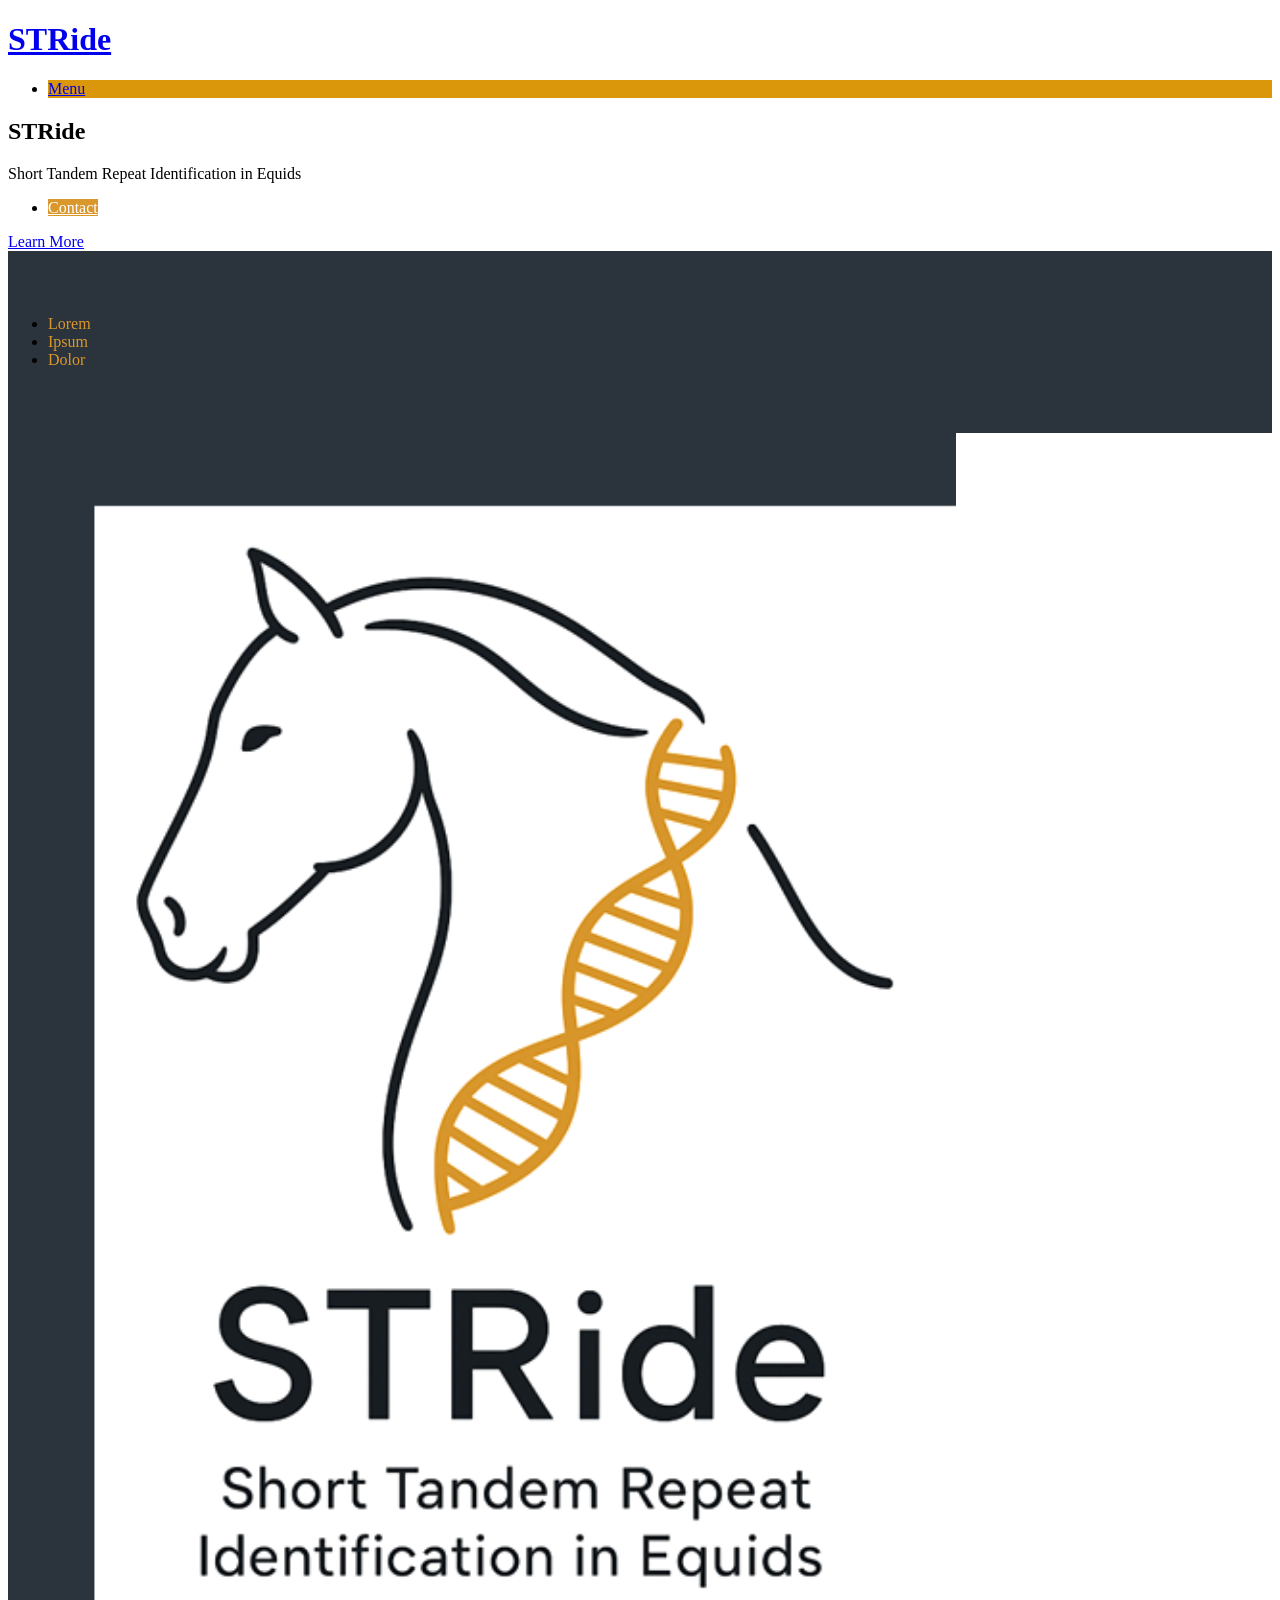
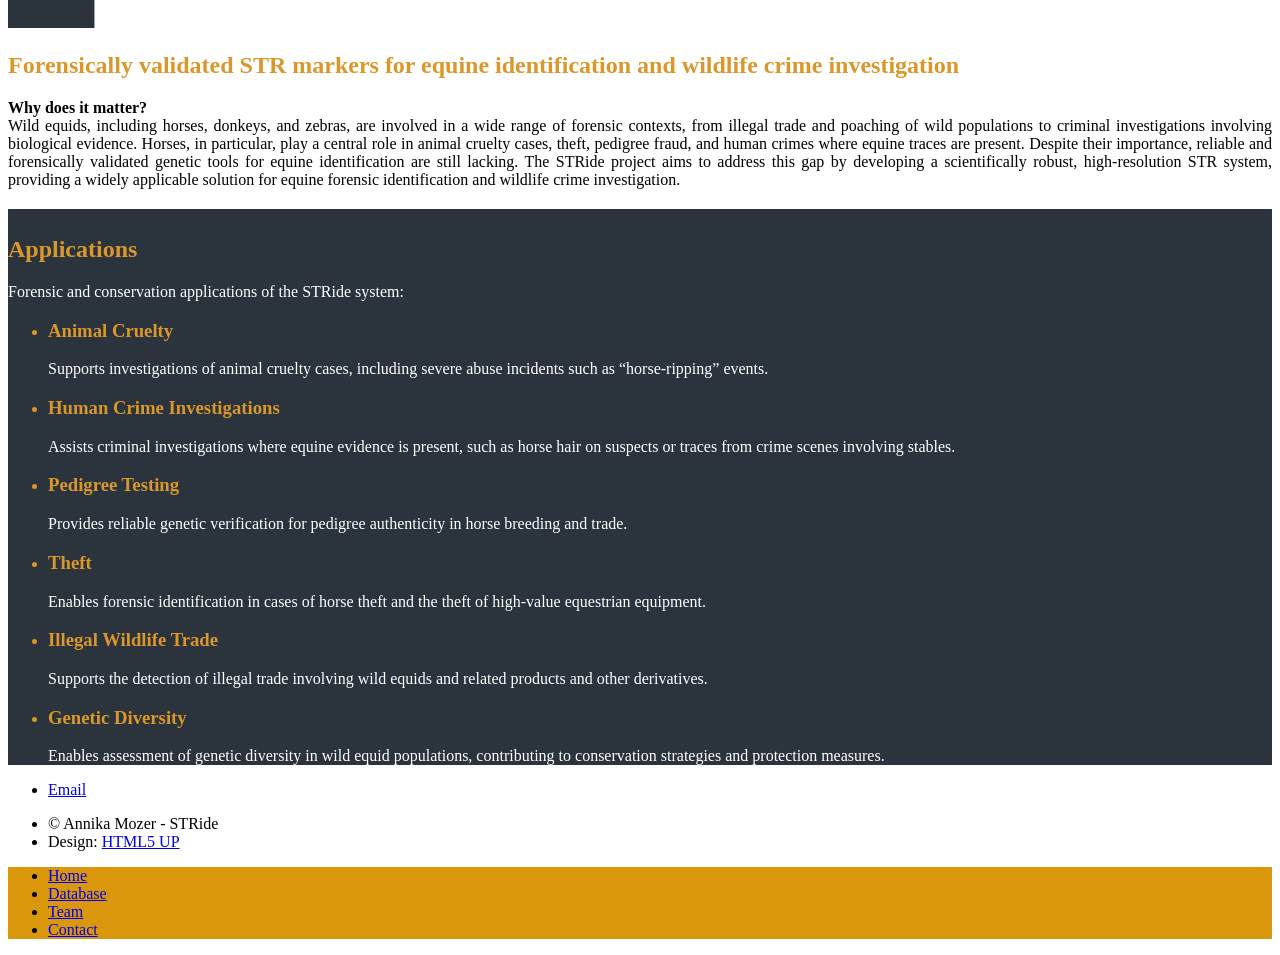
==== index.html @ cdbef5fc "Update index.html" ====
<!DOCTYPE HTML>
<!--
	Spectral by HTML5 UP
	html5up.net | @ajlkn
	Free for personal and commercial use under the CCA 3.0 license (html5up.net/license)
-->
<html>
	<head>
		<title>STRide</title>
		<meta charset="utf-8" />
		<meta name="viewport" content="width=device-width, initial-scale=1, user-scalable=no" />
		<link rel="stylesheet" href="assets/css/main.css" />
		<noscript><link rel="stylesheet" href="assets/css/noscript.css" /></noscript>
	</head>
	<body class="landing is-preload">

		<!-- Page Wrapper -->
			<div id="page-wrapper">

				<!-- Header -->
					<header id="header" class="alt">
						<h1 style="text-transform: none; color: #DA970B;"><a href="index.html">STRide</a></h1>
						<nav id="nav">
							<ul>
								<li class="special" style="background-color: #DA970B; color: #000000;">
									<a href="#menu" class="menuToggle"><span>Menu</span></a>
									<div id="menu" style="background-color: #DA970B;">
										<ul>
											<li><a href="index.html">Home</a></li>
											<li><a href="Database.html">Database</a></li>
											<li><a href="Team.html">Team</a></li>
											<li><a href="Contact.html">Contact</a></li>
										</ul>
									</div>
								</li>
							</ul>
						</nav>
					</header>

				<!-- Banner -->
					<section id="banner">
						<div class="inner">
							<h2 style="text-transform: none;">STRide</h2>
							<p style="text-transform: none;">Short Tandem Repeat Identification in Equids</p>
							<ul class="actions special">
								<li><a href="https://a-mozer.github.io/STRide/Contact.html" class="button primary" style="background-color: #DA972B; color: white;">Contact</a></li>
							</ul>
						</div>
						<a href="#one" class="more scrolly">Learn More</a>
					</section>

				<!-- One -->
					<section id="one" class="wrapper style1 special" style="background-color: #2B343D; padding: 3em 0;">
						<div class="inner">
							<ul class="icons major">
								<li><span class="icon solid fa-dna major style3" style="color: #DA972B;"><span class="label">Lorem</span></span></li>
								<li><span class="icon solid fa-horse major style3" style="color: #DA972B;"><span class="label">Ipsum</span></span></li>
								<li><span class="icon solid fa-vial major style3" style="color: #DA972B;"><span class="label">Dolor</span></span></li>
							</ul>
						</div>
					</section>

				<!-- Two -->
					<section id="two" class="wrapper alt style2">
						<section class="spotlight">
							<div class="image"><img src="images/Bild22.png" style="width:75%; height:auto;" alt="" /></div><div class="content">
								<h2 style="color: #DA972B; text-align: justify;">Forensically validated STR markers for equine identification and wildlife crime investigation</h2>
								<p style="text-align: justify;"><strong>Why does it matter?</strong><br>
  								Wild equids, including horses, donkeys, and zebras, are involved in a wide range of forensic contexts, from illegal trade and poaching of wild populations to criminal investigations involving biological evidence. Horses, in particular, play a central role in animal cruelty cases, theft, pedigree fraud, and human crimes where equine traces are present. Despite their importance, reliable and forensically validated genetic tools for equine identification are still lacking. The STRide project aims to address this gap by developing a scientifically robust, high-resolution STR system, providing a widely applicable solution for equine forensic identification and wildlife crime investigation.</p>
							</div>
						</section>
					</section>

				<!-- Three -->
					<section id="three" class="wrapper style3 special" style="background-color: #2B343D; color: #DA972B;">
						<div class="inner">
							<header class="major">
								<h2 style="color: #DA972B;"> <br />
									Applications</h2>
								<p style="color: #ffffff;">Forensic and conservation applications of the STRide system:</p>
							</header>
							<ul class="features">
								<li class="icon solid fa-horse-head">
									<h3 style="color: #DA972B;">Animal Cruelty</h3>
									<p style="color: #ffffff; text-align: justify;">Supports investigations of animal cruelty cases, including severe abuse incidents such as “horse-ripping” events.</p>
								</li>
								<li class="icon solid fa-search">
									<h3 style="color: #DA972B;">Human Crime Investigations</h3>
									<p style="color: #ffffff; text-align: justify;">Assists criminal investigations where equine evidence is present, such as horse hair on suspects or traces from crime scenes involving stables.</p>
								</li>
								<li class="icon solid fa-sitemap">
									<h3 style="color: #DA972B;">Pedigree Testing</h3>
									<p style="color: #ffffff; text-align: justify;">Provides reliable genetic verification for pedigree authenticity in horse breeding and trade.</p>
								</li>
								<li class="icon solid fa-lock">
									<h3 style="color: #DA972B;">Theft</h3>
									<p style="color: #ffffff; text-align: justify;">Enables forensic identification in cases of horse theft and the theft of high-value equestrian equipment.</p>
								</li>
								<li class="icon solid fa-paw">
									<h3 style="color: #DA972B;">Illegal Wildlife Trade</h3>
									<p style="color: #ffffff; text-align: justify;">Supports the detection of illegal trade involving wild equids and related products and other derivatives.</p>
								</li>
								<li class="icon solid fa-globe">
									<h3 style="color: #DA972B;">Genetic Diversity</h3>
									<p style="color: #ffffff; text-align: justify;">Enables assessment of genetic diversity in wild equid populations, contributing to conservation strategies and protection measures.</p>
								</li>
							</ul>
						</div>
					</section>

				<!-- Footer -->
					<footer id="footer">
						<ul class="icons">
							<li><a href="#" class="icon solid fa-envelope"><span class="label">Email</span></a></li>
						</ul>
						<ul class="copyright">
							<li>&copy; Annika Mozer - STRide</li><li>Design: <a href="http://html5up.net">HTML5 UP</a></li>
						</ul>
					</footer>

			</div>

		<!-- Scripts -->
			<script src="assets/js/jquery.min.js"></script>
			<script src="assets/js/jquery.scrollex.min.js"></script>
			<script src="assets/js/jquery.scrolly.min.js"></script>
			<script src="assets/js/browser.min.js"></script>
			<script src="assets/js/breakpoints.min.js"></script>
			<script src="assets/js/util.js"></script>
			<script src="assets/js/main.js"></script>

	</body>
</html>
---- assets/css/main.css ----
@import url(fontawesome-all.min.css);
@import url("https://fonts.googleapis.com/css?family=Open+Sans:400,400italic,600,600italic,800,800italic");

/*
	Spectral by HTML5 UP
	html5up.net | @ajlkn
	Free for personal and commercial use under the CCA 3.0 license (html5up.net/license)
*/

html, body, div, span, applet, object,
iframe, h1, h2, h3, h4, h5, h6, p, blockquote,
pre, a, abbr, acronym, address, big, cite,
code, del, dfn, em, img, ins, kbd, q, s, samp,
small, strike, strong, sub, sup, tt, var, b,
u, i, center, dl, dt, dd, ol, ul, li, fieldset,
form, label, legend, table, caption, tbody,
tfoot, thead, tr, th, td, article, aside,
canvas, details, embed, figure, figcaption,
footer, header, hgroup, menu, nav, output, ruby,
section, summary, time, mark, audio, video {
	margin: 0;
	padding: 0;
	border: 0;
	font-size: 100%;
	font: inherit;
	vertical-align: baseline;}

article, aside, details, figcaption, figure,
footer, header, hgroup, menu, nav, section {
	display: block;}

body {
	line-height: 1;
}

ol, ul {
	list-style: none;
}

blockquote, q {
	quotes: none;
}

	blockquote:before, blockquote:after, q:before, q:after {
		content: '';
		content: none;
	}

table {
	border-collapse: collapse;
	border-spacing: 0;
}

body {
	-webkit-text-size-adjust: none;
}

mark {
	background-color: transparent;
	color: inherit;
}

input::-moz-focus-inner {
	border: 0;
	padding: 0;
}

input, select, textarea {
	-moz-appearance: none;
	-webkit-appearance: none;
	-ms-appearance: none;
	appearance: none;
}

/* Basic */

	@-ms-viewport {
		width: device-width;
	}

	html {
		box-sizing: border-box;
	}

	*, *:before, *:after {
		box-sizing: inherit;
	}

	body {
		background: #2e3842;
	}

		body.is-preload *, body.is-preload *:before, body.is-preload *:after {
			-moz-animation: none !important;
			-webkit-animation: none !important;
			-ms-animation: none !important;
			animation: none !important;
			-moz-transition: none !important;
			-webkit-transition: none !important;
			-ms-transition: none !important;
			transition: none !important;
		}

	body, input, select, textarea {
		color: #fff;
		font-family: "Open Sans", Helvetica, sans-serif;
		font-size: 15pt;
		font-weight: 400;
		letter-spacing: 0.075em;
		line-height: 1.65em;
	}

		@media screen and (max-width: 1680px) {

			body, input, select, textarea {
				font-size: 13pt;
			}

		}

		@media screen and (max-width: 1280px) {

			body, input, select, textarea {
				font-size: 12pt;
			}

		}

		@media screen and (max-width: 736px) {

			body, input, select, textarea {
				font-size: 11pt;
				letter-spacing: 0.0375em;
			}

		}

	a {
		-moz-transition: color 0.2s ease, border-bottom-color 0.2s ease;
		-webkit-transition: color 0.2s ease, border-bottom-color 0.2s ease;
		-ms-transition: color 0.2s ease, border-bottom-color 0.2s ease;
		transition: color 0.2s ease, border-bottom-color 0.2s ease;
		border-bottom: dotted 1px;
		color: inherit;
		text-decoration: none;
	}

		a:hover {
			border-bottom-color: transparent;
		}

	strong, b {
		color: #fff;
		font-weight: 600;
	}

	em, i {
		font-style: italic;
	}

	p {
		margin: 0 0 2em 0;
	}

	h1, h2, h3, h4, h5, h6 {
		color: #fff;
		font-weight: 800;
		letter-spacing: 0.225em;
		line-height: 1em;
		margin: 0 0 1em 0;
		text-transform: uppercase;
	}

		h1 a, h2 a, h3 a, h4 a, h5 a, h6 a {
			color: inherit;
			text-decoration: none;
		}

	h2 {
		font-size: 1.35em;
		line-height: 1.75em;
	}

		@media screen and (max-width: 736px) {

			h2 {
				font-size: 1.1em;
				line-height: 1.65em;
			}

		}

	h3 {
		font-size: 1.15em;
		line-height: 1.75em;
	}

		@media screen and (max-width: 736px) {

			h3 {
				font-size: 1em;
				line-height: 1.65em;
			}

		}

	h4 {
		font-size: 1em;
		line-height: 1.5em;
	}

	h5 {
		font-size: 0.8em;
		line-height: 1.5em;
	}

	h6 {
		font-size: 0.7em;
		line-height: 1.5em;
	}

	sub {
		font-size: 0.8em;
		position: relative;
		top: 0.5em;
	}

	sup {
		font-size: 0.8em;
		position: relative;
		top: -0.5em;
	}

	hr {
		border: 0;
		border-bottom: solid 2px #fff;
		margin: 3em 0;
	}

		hr.major {
			margin: 4.5em 0;
		}

	blockquote {
		border-left: solid 4px #fff;
		font-style: italic;
		margin: 0 0 2em 0;
		padding: 0.5em 0 0.5em 2em;
	}

	code {
		background: rgba(144, 144, 144, 0.25);
		border-radius: 3px;
		font-family: "Courier New", monospace;
		font-size: 0.9em;
		letter-spacing: 0;
		margin: 0 0.25em;
		padding: 0.25em 0.65em;
	}

	pre {
		-webkit-overflow-scrolling: touch;
		font-family: "Courier New", monospace;
		font-size: 0.9em;
		margin: 0 0 2em 0;
	}

		pre code {
			display: block;
			line-height: 1.75em;
			padding: 1em 1.5em;
			overflow-x: auto;
		}

	.align-left {
		text-align: left;
	}

	.align-center {
		text-align: center;
	}

	.align-right {
		text-align: right;
	}

/* Row */

	.row {
		display: flex;
		flex-wrap: wrap;
		box-sizing: border-box;
		align-items: stretch;
	}

		.row > * {
			box-sizing: border-box;
		}

		.row.gtr-uniform > * > :last-child {
			margin-bottom: 0;
		}

		.row.aln-left {
			justify-content: flex-start;
		}

		.row.aln-center {
			justify-content: center;
		}

		.row.aln-right {
			justify-content: flex-end;
		}

		.row.aln-top {
			align-items: flex-start;
		}

		.row.aln-middle {
			align-items: center;
		}

		.row.aln-bottom {
			align-items: flex-end;
		}

		.row > .imp {
			order: -1;
		}

		.row > .col-1 {
			width: 8.33333%;
		}

		.row > .off-1 {
			margin-left: 8.33333%;
		}

		.row > .col-2 {
			width: 16.66667%;
		}

		.row > .off-2 {
			margin-left: 16.66667%;
		}

		.row > .col-3 {
			width: 25%;
		}

		.row > .off-3 {
			margin-left: 25%;
		}

		.row > .col-4 {
			width: 33.33333%;
		}

		.row > .off-4 {
			margin-left: 33.33333%;
		}

		.row > .col-5 {
			width: 41.66667%;
		}

		.row > .off-5 {
			margin-left: 41.66667%;
		}

		.row > .col-6 {
			width: 50%;
		}

		.row > .off-6 {
			margin-left: 50%;
		}

		.row > .col-7 {
			width: 58.33333%;
		}

		.row > .off-7 {
			margin-left: 58.33333%;
		}

		.row > .col-8 {
			width: 66.66667%;
		}

		.row > .off-8 {
			margin-left: 66.66667%;
		}

		.row > .col-9 {
			width: 75%;
		}

		.row > .off-9 {
			margin-left: 75%;
		}

		.row > .col-10 {
			width: 83.33333%;
		}

		.row > .off-10 {
			margin-left: 83.33333%;
		}

		.row > .col-11 {
			width: 91.66667%;
		}

		.row > .off-11 {
			margin-left: 91.66667%;
		}

		.row > .col-12 {
			width: 100%;
		}

		.row > .off-12 {
			margin-left: 100%;
		}

		.row.gtr-0 {
			margin-top: 0;
			margin-left: 0em;
		}

			.row.gtr-0 > * {
				padding: 0 0 0 0em;
			}

			.row.gtr-0.gtr-uniform {
				margin-top: 0em;
			}

				.row.gtr-0.gtr-uniform > * {
					padding-top: 0em;
				}

		.row.gtr-25 {
			margin-top: 0;
			margin-left: -0.375em;
		}

			.row.gtr-25 > * {
				padding: 0 0 0 0.375em;
			}

			.row.gtr-25.gtr-uniform {
				margin-top: -0.375em;
			}

				.row.gtr-25.gtr-uniform > * {
					padding-top: 0.375em;
				}

		.row.gtr-50 {
			margin-top: 0;
			margin-left: -0.75em;
		}

			.row.gtr-50 > * {
				padding: 0 0 0 0.75em;
			}

			.row.gtr-50.gtr-uniform {
				margin-top: -0.75em;
			}

				.row.gtr-50.gtr-uniform > * {
					padding-top: 0.75em;
				}

		.row {
			margin-top: 0;
			margin-left: -1.5em;
		}

			.row > * {
				padding: 0 0 0 1.5em;
			}

			.row.gtr-uniform {
				margin-top: -1.5em;
			}

				.row.gtr-uniform > * {
					padding-top: 1.5em;
				}

		.row.gtr-150 {
			margin-top: 0;
			margin-left: -2.25em;
		}

			.row.gtr-150 > * {
				padding: 0 0 0 2.25em;
			}

			.row.gtr-150.gtr-uniform {
				margin-top: -2.25em;
			}

				.row.gtr-150.gtr-uniform > * {
					padding-top: 2.25em;
				}

		.row.gtr-200 {
			margin-top: 0;
			margin-left: -3em;
		}

			.row.gtr-200 > * {
				padding: 0 0 0 3em;
			}

			.row.gtr-200.gtr-uniform {
				margin-top: -3em;
			}

				.row.gtr-200.gtr-uniform > * {
					padding-top: 3em;
				}

		@media screen and (max-width: 1680px) {

			.row {
				display: flex;
				flex-wrap: wrap;
				box-sizing: border-box;
				align-items: stretch;
			}

				.row > * {
					box-sizing: border-box;
				}

				.row.gtr-uniform > * > :last-child {
					margin-bottom: 0;
				}

				.row.aln-left {
					justify-content: flex-start;
				}

				.row.aln-center {
					justify-content: center;
				}

				.row.aln-right {
					justify-content: flex-end;
				}

				.row.aln-top {
					align-items: flex-start;
				}

				.row.aln-middle {
					align-items: center;
				}

				.row.aln-bottom {
					align-items: flex-end;
				}

				.row > .imp-xlarge {
					order: -1;
				}

				.row > .col-1-xlarge {
					width: 8.33333%;
				}

				.row > .off-1-xlarge {
					margin-left: 8.33333%;
				}

				.row > .col-2-xlarge {
					width: 16.66667%;
				}

				.row > .off-2-xlarge {
					margin-left: 16.66667%;
				}

				.row > .col-3-xlarge {
					width: 25%;
				}

				.row > .off-3-xlarge {
					margin-left: 25%;
				}

				.row > .col-4-xlarge {
					width: 33.33333%;
				}

				.row > .off-4-xlarge {
					margin-left: 33.33333%;
				}

				.row > .col-5-xlarge {
					width: 41.66667%;
				}

				.row > .off-5-xlarge {
					margin-left: 41.66667%;
				}

				.row > .col-6-xlarge {
					width: 50%;
				}

				.row > .off-6-xlarge {
					margin-left: 50%;
				}

				.row > .col-7-xlarge {
					width: 58.33333%;
				}

				.row > .off-7-xlarge {
					margin-left: 58.33333%;
				}

				.row > .col-8-xlarge {
					width: 66.66667%;
				}

				.row > .off-8-xlarge {
					margin-left: 66.66667%;
				}

				.row > .col-9-xlarge {
					width: 75%;
				}

				.row > .off-9-xlarge {
					margin-left: 75%;
				}

				.row > .col-10-xlarge {
					width: 83.33333%;
				}

				.row > .off-10-xlarge {
					margin-left: 83.33333%;
				}

				.row > .col-11-xlarge {
					width: 91.66667%;
				}

				.row > .off-11-xlarge {
					margin-left: 91.66667%;
				}

				.row > .col-12-xlarge {
					width: 100%;
				}

				.row > .off-12-xlarge {
					margin-left: 100%;
				}

				.row.gtr-0 {
					margin-top: 0;
					margin-left: 0em;
				}

					.row.gtr-0 > * {
						padding: 0 0 0 0em;
					}

					.row.gtr-0.gtr-uniform {
						margin-top: 0em;
					}

						.row.gtr-0.gtr-uniform > * {
							padding-top: 0em;
						}

				.row.gtr-25 {
					margin-top: 0;
					margin-left: -0.375em;
				}

					.row.gtr-25 > * {
						padding: 0 0 0 0.375em;
					}

					.row.gtr-25.gtr-uniform {
						margin-top: -0.375em;
					}

						.row.gtr-25.gtr-uniform > * {
							padding-top: 0.375em;
						}

				.row.gtr-50 {
					margin-top: 0;
					margin-left: -0.75em;
				}

					.row.gtr-50 > * {
						padding: 0 0 0 0.75em;
					}

					.row.gtr-50.gtr-uniform {
						margin-top: -0.75em;
					}

						.row.gtr-50.gtr-uniform > * {
							padding-top: 0.75em;
						}

				.row {
					margin-top: 0;
					margin-left: -1.5em;
				}

					.row > * {
						padding: 0 0 0 1.5em;
					}

					.row.gtr-uniform {
						margin-top: -1.5em;
					}

						.row.gtr-uniform > * {
							padding-top: 1.5em;
						}

				.row.gtr-150 {
					margin-top: 0;
					margin-left: -2.25em;
				}

					.row.gtr-150 > * {
						padding: 0 0 0 2.25em;
					}

					.row.gtr-150.gtr-uniform {
						margin-top: -2.25em;
					}

						.row.gtr-150.gtr-uniform > * {
							padding-top: 2.25em;
						}

				.row.gtr-200 {
					margin-top: 0;
					margin-left: -3em;
				}

					.row.gtr-200 > * {
						padding: 0 0 0 3em;
					}

					.row.gtr-200.gtr-uniform {
						margin-top: -3em;
					}

						.row.gtr-200.gtr-uniform > * {
							padding-top: 3em;
						}

		}

		@media screen and (max-width: 1280px) {

			.row {
				display: flex;
				flex-wrap: wrap;
				box-sizing: border-box;
				align-items: stretch;
			}

				.row > * {
					box-sizing: border-box;
				}

				.row.gtr-uniform > * > :last-child {
					margin-bottom: 0;
				}

				.row.aln-left {
					justify-content: flex-start;
				}

				.row.aln-center {
					justify-content: center;
				}

				.row.aln-right {
					justify-content: flex-end;
				}

				.row.aln-top {
					align-items: flex-start;
				}

				.row.aln-middle {
					align-items: center;
				}

				.row.aln-bottom {
					align-items: flex-end;
				}

				.row > .imp-large {
					order: -1;
				}

				.row > .col-1-large {
					width: 8.33333%;
				}

				.row > .off-1-large {
					margin-left: 8.33333%;
				}

				.row > .col-2-large {
					width: 16.66667%;
				}

				.row > .off-2-large {
					margin-left: 16.66667%;
				}

				.row > .col-3-large {
					width: 25%;
				}

				.row > .off-3-large {
					margin-left: 25%;
				}

				.row > .col-4-large {
					width: 33.33333%;
				}

				.row > .off-4-large {
					margin-left: 33.33333%;
				}

				.row > .col-5-large {
					width: 41.66667%;
				}

				.row > .off-5-large {
					margin-left: 41.66667%;
				}

				.row > .col-6-large {
					width: 50%;
				}

				.row > .off-6-large {
					margin-left: 50%;
				}

				.row > .col-7-large {
					width: 58.33333%;
				}

				.row > .off-7-large {
					margin-left: 58.33333%;
				}

				.row > .col-8-large {
					width: 66.66667%;
				}

				.row > .off-8-large {
					margin-left: 66.66667%;
				}

				.row > .col-9-large {
					width: 75%;
				}

				.row > .off-9-large {
					margin-left: 75%;
				}

				.row > .col-10-large {
					width: 83.33333%;
				}

				.row > .off-10-large {
					margin-left: 83.33333%;
				}

				.row > .col-11-large {
					width: 91.66667%;
				}

				.row > .off-11-large {
					margin-left: 91.66667%;
				}

				.row > .col-12-large {
					width: 100%;
				}

				.row > .off-12-large {
					margin-left: 100%;
				}

				.row.gtr-0 {
					margin-top: 0;
					margin-left: 0em;
				}

					.row.gtr-0 > * {
						padding: 0 0 0 0em;
					}

					.row.gtr-0.gtr-uniform {
						margin-top: 0em;
					}

						.row.gtr-0.gtr-uniform > * {
							padding-top: 0em;
						}

				.row.gtr-25 {
					margin-top: 0;
					margin-left: -0.375em;
				}

					.row.gtr-25 > * {
						padding: 0 0 0 0.375em;
					}

					.row.gtr-25.gtr-uniform {
						margin-top: -0.375em;
					}

						.row.gtr-25.gtr-uniform > * {
							padding-top: 0.375em;
						}

				.row.gtr-50 {
					margin-top: 0;
					margin-left: -0.75em;
				}

					.row.gtr-50 > * {
						padding: 0 0 0 0.75em;
					}

					.row.gtr-50.gtr-uniform {
						margin-top: -0.75em;
					}

						.row.gtr-50.gtr-uniform > * {
							padding-top: 0.75em;
						}

				.row {
					margin-top: 0;
					margin-left: -1.5em;
				}

					.row > * {
						padding: 0 0 0 1.5em;
					}

					.row.gtr-uniform {
						margin-top: -1.5em;
					}

						.row.gtr-uniform > * {
							padding-top: 1.5em;
						}

				.row.gtr-150 {
					margin-top: 0;
					margin-left: -2.25em;
				}

					.row.gtr-150 > * {
						padding: 0 0 0 2.25em;
					}

					.row.gtr-150.gtr-uniform {
						margin-top: -2.25em;
					}

						.row.gtr-150.gtr-uniform > * {
							padding-top: 2.25em;
						}

				.row.gtr-200 {
					margin-top: 0;
					margin-left: -3em;
				}

					.row.gtr-200 > * {
						padding: 0 0 0 3em;
					}

					.row.gtr-200.gtr-uniform {
						margin-top: -3em;
					}

						.row.gtr-200.gtr-uniform > * {
							padding-top: 3em;
						}

		}

		@media screen and (max-width: 980px) {

			.row {
				display: flex;
				flex-wrap: wrap;
				box-sizing: border-box;
				align-items: stretch;
			}

				.row > * {
					box-sizing: border-box;
				}

				.row.gtr-uniform > * > :last-child {
					margin-bottom: 0;
				}

				.row.aln-left {
					justify-content: flex-start;
				}

				.row.aln-center {
					justify-content: center;
				}

				.row.aln-right {
					justify-content: flex-end;
				}

				.row.aln-top {
					align-items: flex-start;
				}

				.row.aln-middle {
					align-items: center;
				}

				.row.aln-bottom {
					align-items: flex-end;
				}

				.row > .imp-medium {
					order: -1;
				}

				.row > .col-1-medium {
					width: 8.33333%;
				}

				.row > .off-1-medium {
					margin-left: 8.33333%;
				}

				.row > .col-2-medium {
					width: 16.66667%;
				}

				.row > .off-2-medium {
					margin-left: 16.66667%;
				}

				.row > .col-3-medium {
					width: 25%;
				}

				.row > .off-3-medium {
					margin-left: 25%;
				}

				.row > .col-4-medium {
					width: 33.33333%;
				}

				.row > .off-4-medium {
					margin-left: 33.33333%;
				}

				.row > .col-5-medium {
					width: 41.66667%;
				}

				.row > .off-5-medium {
					margin-left: 41.66667%;
				}

				.row > .col-6-medium {
					width: 50%;
				}

				.row > .off-6-medium {
					margin-left: 50%;
				}

				.row > .col-7-medium {
					width: 58.33333%;
				}

				.row > .off-7-medium {
					margin-left: 58.33333%;
				}

				.row > .col-8-medium {
					width: 66.66667%;
				}

				.row > .off-8-medium {
					margin-left: 66.66667%;
				}

				.row > .col-9-medium {
					width: 75%;
				}

				.row > .off-9-medium {
					margin-left: 75%;
				}

				.row > .col-10-medium {
					width: 83.33333%;
				}

				.row > .off-10-medium {
					margin-left: 83.33333%;
				}

				.row > .col-11-medium {
					width: 91.66667%;
				}

				.row > .off-11-medium {
					margin-left: 91.66667%;
				}

				.row > .col-12-medium {
					width: 100%;
				}

				.row > .off-12-medium {
					margin-left: 100%;
				}

				.row.gtr-0 {
					margin-top: 0;
					margin-left: 0em;
				}

					.row.gtr-0 > * {
						padding: 0 0 0 0em;
					}

					.row.gtr-0.gtr-uniform {
						margin-top: 0em;
					}

						.row.gtr-0.gtr-uniform > * {
							padding-top: 0em;
						}

				.row.gtr-25 {
					margin-top: 0;
					margin-left: -0.375em;
				}

					.row.gtr-25 > * {
						padding: 0 0 0 0.375em;
					}

					.row.gtr-25.gtr-uniform {
						margin-top: -0.375em;
					}

						.row.gtr-25.gtr-uniform > * {
							padding-top: 0.375em;
						}

				.row.gtr-50 {
					margin-top: 0;
					margin-left: -0.75em;
				}

					.row.gtr-50 > * {
						padding: 0 0 0 0.75em;
					}

					.row.gtr-50.gtr-uniform {
						margin-top: -0.75em;
					}

						.row.gtr-50.gtr-uniform > * {
							padding-top: 0.75em;
						}

				.row {
					margin-top: 0;
					margin-left: -1.5em;
				}

					.row > * {
						padding: 0 0 0 1.5em;
					}

					.row.gtr-uniform {
						margin-top: -1.5em;
					}

						.row.gtr-uniform > * {
							padding-top: 1.5em;
						}

				.row.gtr-150 {
					margin-top: 0;
					margin-left: -2.25em;
				}

					.row.gtr-150 > * {
						padding: 0 0 0 2.25em;
					}

					.row.gtr-150.gtr-uniform {
						margin-top: -2.25em;
					}

						.row.gtr-150.gtr-uniform > * {
							padding-top: 2.25em;
						}

				.row.gtr-200 {
					margin-top: 0;
					margin-left: -3em;
				}

					.row.gtr-200 > * {
						padding: 0 0 0 3em;
					}

					.row.gtr-200.gtr-uniform {
						margin-top: -3em;
					}

						.row.gtr-200.gtr-uniform > * {
							padding-top: 3em;
						}

		}

		@media screen and (max-width: 736px) {

			.row {
				display: flex;
				flex-wrap: wrap;
				box-sizing: border-box;
				align-items: stretch;
			}

				.row > * {
					box-sizing: border-box;
				}

				.row.gtr-uniform > * > :last-child {
					margin-bottom: 0;
				}

				.row.aln-left {
					justify-content: flex-start;
				}

				.row.aln-center {
					justify-content: center;
				}

				.row.aln-right {
					justify-content: flex-end;
				}

				.row.aln-top {
					align-items: flex-start;
				}

				.row.aln-middle {
					align-items: center;
				}

				.row.aln-bottom {
					align-items: flex-end;
				}

				.row > .imp-small {
					order: -1;
				}

				.row > .col-1-small {
					width: 8.33333%;
				}

				.row > .off-1-small {
					margin-left: 8.33333%;
				}

				.row > .col-2-small {
					width: 16.66667%;
				}

				.row > .off-2-small {
					margin-left: 16.66667%;
				}

				.row > .col-3-small {
					width: 25%;
				}

				.row > .off-3-small {
					margin-left: 25%;
				}

				.row > .col-4-small {
					width: 33.33333%;
				}

				.row > .off-4-small {
					margin-left: 33.33333%;
				}

				.row > .col-5-small {
					width: 41.66667%;
				}

				.row > .off-5-small {
					margin-left: 41.66667%;
				}

				.row > .col-6-small {
					width: 50%;
				}

				.row > .off-6-small {
					margin-left: 50%;
				}

				.row > .col-7-small {
					width: 58.33333%;
				}

				.row > .off-7-small {
					margin-left: 58.33333%;
				}

				.row > .col-8-small {
					width: 66.66667%;
				}

				.row > .off-8-small {
					margin-left: 66.66667%;
				}

				.row > .col-9-small {
					width: 75%;
				}

				.row > .off-9-small {
					margin-left: 75%;
				}

				.row > .col-10-small {
					width: 83.33333%;
				}

				.row > .off-10-small {
					margin-left: 83.33333%;
				}

				.row > .col-11-small {
					width: 91.66667%;
				}

				.row > .off-11-small {
					margin-left: 91.66667%;
				}

				.row > .col-12-small {
					width: 100%;
				}

				.row > .off-12-small {
					margin-left: 100%;
				}

				.row.gtr-0 {
					margin-top: 0;
					margin-left: 0em;
				}

					.row.gtr-0 > * {
						padding: 0 0 0 0em;
					}

					.row.gtr-0.gtr-uniform {
						margin-top: 0em;
					}

						.row.gtr-0.gtr-uniform > * {
							padding-top: 0em;
						}

				.row.gtr-25 {
					margin-top: 0;
					margin-left: -0.375em;
				}

					.row.gtr-25 > * {
						padding: 0 0 0 0.375em;
					}

					.row.gtr-25.gtr-uniform {
						margin-top: -0.375em;
					}

						.row.gtr-25.gtr-uniform > * {
							padding-top: 0.375em;
						}

				.row.gtr-50 {
					margin-top: 0;
					margin-left: -0.75em;
				}

					.row.gtr-50 > * {
						padding: 0 0 0 0.75em;
					}

					.row.gtr-50.gtr-uniform {
						margin-top: -0.75em;
					}

						.row.gtr-50.gtr-uniform > * {
							padding-top: 0.75em;
						}

				.row {
					margin-top: 0;
					margin-left: -1.5em;
				}

					.row > * {
						padding: 0 0 0 1.5em;
					}

					.row.gtr-uniform {
						margin-top: -1.5em;
					}

						.row.gtr-uniform > * {
							padding-top: 1.5em;
						}

				.row.gtr-150 {
					margin-top: 0;
					margin-left: -2.25em;
				}

					.row.gtr-150 > * {
						padding: 0 0 0 2.25em;
					}

					.row.gtr-150.gtr-uniform {
						margin-top: -2.25em;
					}

						.row.gtr-150.gtr-uniform > * {
							padding-top: 2.25em;
						}

				.row.gtr-200 {
					margin-top: 0;
					margin-left: -3em;
				}

					.row.gtr-200 > * {
						padding: 0 0 0 3em;
					}

					.row.gtr-200.gtr-uniform {
						margin-top: -3em;
					}

						.row.gtr-200.gtr-uniform > * {
							padding-top: 3em;
						}

		}

		@media screen and (max-width: 480px) {

			.row {
				display: flex;
				flex-wrap: wrap;
				box-sizing: border-box;
				align-items: stretch;
			}

				.row > * {
					box-sizing: border-box;
				}

				.row.gtr-uniform > * > :last-child {
					margin-bottom: 0;
				}

				.row.aln-left {
					justify-content: flex-start;
				}

				.row.aln-center {
					justify-content: center;
				}

				.row.aln-right {
					justify-content: flex-end;
				}

				.row.aln-top {
					align-items: flex-start;
				}

				.row.aln-middle {
					align-items: center;
				}

				.row.aln-bottom {
					align-items: flex-end;
				}

				.row > .imp-xsmall {
					order: -1;
				}

				.row > .col-1-xsmall {
					width: 8.33333%;
				}

				.row > .off-1-xsmall {
					margin-left: 8.33333%;
				}

				.row > .col-2-xsmall {
					width: 16.66667%;
				}

				.row > .off-2-xsmall {
					margin-left: 16.66667%;
				}

				.row > .col-3-xsmall {
					width: 25%;
				}

				.row > .off-3-xsmall {
					margin-left: 25%;
				}

				.row > .col-4-xsmall {
					width: 33.33333%;
				}

				.row > .off-4-xsmall {
					margin-left: 33.33333%;
				}

				.row > .col-5-xsmall {
					width: 41.66667%;
				}

				.row > .off-5-xsmall {
					margin-left: 41.66667%;
				}

				.row > .col-6-xsmall {
					width: 50%;
				}

				.row > .off-6-xsmall {
					margin-left: 50%;
				}

				.row > .col-7-xsmall {
					width: 58.33333%;
				}

				.row > .off-7-xsmall {
					margin-left: 58.33333%;
				}

				.row > .col-8-xsmall {
					width: 66.66667%;
				}

				.row > .off-8-xsmall {
					margin-left: 66.66667%;
				}

				.row > .col-9-xsmall {
					width: 75%;
				}

				.row > .off-9-xsmall {
					margin-left: 75%;
				}

				.row > .col-10-xsmall {
					width: 83.33333%;
				}

				.row > .off-10-xsmall {
					margin-left: 83.33333%;
				}

				.row > .col-11-xsmall {
					width: 91.66667%;
				}

				.row > .off-11-xsmall {
					margin-left: 91.66667%;
				}

				.row > .col-12-xsmall {
					width: 100%;
				}

				.row > .off-12-xsmall {
					margin-left: 100%;
				}

				.row.gtr-0 {
					margin-top: 0;
					margin-left: 0em;
				}

					.row.gtr-0 > * {
						padding: 0 0 0 0em;
					}

					.row.gtr-0.gtr-uniform {
						margin-top: 0em;
					}

						.row.gtr-0.gtr-uniform > * {
							padding-top: 0em;
						}

				.row.gtr-25 {
					margin-top: 0;
					margin-left: -0.375em;
				}

					.row.gtr-25 > * {
						padding: 0 0 0 0.375em;
					}

					.row.gtr-25.gtr-uniform {
						margin-top: -0.375em;
					}

						.row.gtr-25.gtr-uniform > * {
							padding-top: 0.375em;
						}

				.row.gtr-50 {
					margin-top: 0;
					margin-left: -0.75em;
				}

					.row.gtr-50 > * {
						padding: 0 0 0 0.75em;
					}

					.row.gtr-50.gtr-uniform {
						margin-top: -0.75em;
					}

						.row.gtr-50.gtr-uniform > * {
							padding-top: 0.75em;
						}

				.row {
					margin-top: 0;
					margin-left: -1.5em;
				}

					.row > * {
						padding: 0 0 0 1.5em;
					}

					.row.gtr-uniform {
						margin-top: -1.5em;
					}

						.row.gtr-uniform > * {
							padding-top: 1.5em;
						}

				.row.gtr-150 {
					margin-top: 0;
					margin-left: -2.25em;
				}

					.row.gtr-150 > * {
						padding: 0 0 0 2.25em;
					}

					.row.gtr-150.gtr-uniform {
						margin-top: -2.25em;
					}

						.row.gtr-150.gtr-uniform > * {
							padding-top: 2.25em;
						}

				.row.gtr-200 {
					margin-top: 0;
					margin-left: -3em;
				}

					.row.gtr-200 > * {
						padding: 0 0 0 3em;
					}

					.row.gtr-200.gtr-uniform {
						margin-top: -3em;
					}

						.row.gtr-200.gtr-uniform > * {
							padding-top: 3em;
						}

		}

/* Section/Article */

	section.special, article.special {
		text-align: center;
	}

	header p {
		color: rgba(255, 255, 255, 0.5);
		position: relative;
		top: -0.25em;
	}

	header h3 + p {
		font-size: 1.1em;
	}

	header h4 + p,
	header h5 + p,
	header h6 + p {
		font-size: 0.9em;
	}

	header.major {
		margin: 0 0 3.5em 0;
	}

		header.major h2, header.major h3, header.major h4, header.major h5, header.major h6 {
			border-bottom: solid 2px #fff;
			display: inline-block;
			padding-bottom: 1em;
			position: relative;
		}

			header.major h2:after, header.major h3:after, header.major h4:after, header.major h5:after, header.major h6:after {
				content: '';
				display: block;
				height: 1px;
			}

		header.major p {
			color: #fff;
			top: 0;
		}

		@media screen and (max-width: 736px) {

			header.major {
				margin: 0 0 2em 0;
			}

		}

	@media screen and (max-width: 980px) {

		header br {
			display: none;
		}

	}

/* Form */

	form {
		margin: 0 0 2em 0;
	}

	label {
		color: #fff;
		display: block;
		font-size: 0.9em;
		font-weight: 600;
		margin: 0 0 1em 0;
	}

	input[type="text"],
	input[type="password"],
	input[type="email"],
	select,
	textarea {
		-moz-appearance: none;
		-webkit-appearance: none;
		-ms-appearance: none;
		appearance: none;
		background-color: rgba(144, 144, 144, 0.25);
		border-radius: 3px;
		border: none;
		color: inherit;
		display: block;
		outline: 0;
		padding: 0 1em;
		text-decoration: none;
		width: 100%;
	}

		input[type="text"]:invalid,
		input[type="password"]:invalid,
		input[type="email"]:invalid,
		select:invalid,
		textarea:invalid {
			box-shadow: none;
		}

		input[type="text"]:focus,
		input[type="password"]:focus,
		input[type="email"]:focus,
		select:focus,
		textarea:focus {
			box-shadow: 0 0 0 2px #21b2a6;
		}

	select {
		background-size: 1.25em;
		background-repeat: no-repeat;
		background-position: calc(100% - 1em) center;
		height: 2.75em;
		padding-right: 2.75em;
		text-overflow: ellipsis;
	}

		select:focus::-ms-value {
			background-color: transparent;
		}

		select::-ms-expand {
			display: none;
		}

	input[type="text"],
	input[type="password"],
	input[type="email"],
	select {
		height: 2.75em;
	}

	textarea {
		padding: 0.75em 1em;
	}

	input[type="checkbox"],
	input[type="radio"] {
		-moz-appearance: none;
		-webkit-appearance: none;
		-ms-appearance: none;
		appearance: none;
		display: block;
		float: left;
		margin-right: -2em;
		opacity: 0;
		width: 1em;
		z-index: -1;
	}

		input[type="checkbox"] + label,
		input[type="radio"] + label {
			text-decoration: none;
			color: #fff;
			cursor: pointer;
			display: inline-block;
			font-size: 1em;
			font-weight: 400;
			padding-left: 2.4em;
			padding-right: 0.75em;
			position: relative;
		}

			input[type="checkbox"] + label:before,
			input[type="radio"] + label:before {
				-moz-osx-font-smoothing: grayscale;
				-webkit-font-smoothing: antialiased;
				display: inline-block;
				font-style: normal;
				font-variant: normal;
				text-rendering: auto;
				line-height: 1;
				text-transform: none !important;
				font-family: 'Font Awesome 5 Free';
				font-weight: 900;
			}

			input[type="checkbox"] + label:before,
			input[type="radio"] + label:before {
				background: rgba(144, 144, 144, 0.25);
				border-radius: 3px;
				content: '';
				display: inline-block;
				font-size: 0.8em;
				height: 2.0625em;
				left: 0;
				line-height: 2.0625em;
				position: absolute;
				text-align: center;
				top: 0;
				width: 2.0625em;
			}

		input[type="checkbox"]:checked + label:before,
		input[type="radio"]:checked + label:before {
			background: #2e3842;
			color: #fff;
			content: '\f00c';
		}

		input[type="checkbox"]:focus + label:before,
		input[type="radio"]:focus + label:before {
			box-shadow: 0 0 0 2px #21b2a6;
		}

	input[type="checkbox"] + label:before {
		border-radius: 3px;
	}

	input[type="radio"] + label:before {
		border-radius: 100%;
	}

	::-webkit-input-placeholder {
		color: rgba(255, 255, 255, 0.5) !important;
		opacity: 1.0;
	}

	:-moz-placeholder {
		color: rgba(255, 255, 255, 0.5) !important;
		opacity: 1.0;
	}

	::-moz-placeholder {
		color: rgba(255, 255, 255, 0.5) !important;
		opacity: 1.0;
	}

	:-ms-input-placeholder {
		color: rgba(255, 255, 255, 0.5) !important;
		opacity: 1.0;
	}

/* Box */

	.box {
		border-radius: 3px;
		border: solid 2px #fff;
		margin-bottom: 2em;
		padding: 1.5em;
	}

		.box > :last-child,
		.box > :last-child > :last-child,
		.box > :last-child > :last-child > :last-child {
			margin-bottom: 0;
		}

		.box.alt {
			border: 0;
			border-radius: 0;
			padding: 0;
		}

/* Icon */

	.icon {
		text-decoration: none;
		border-bottom: none;
		position: relative;
	}

		.icon:before {
			-moz-osx-font-smoothing: grayscale;
			-webkit-font-smoothing: antialiased;
			display: inline-block;
			font-style: normal;
			font-variant: normal;
			text-rendering: auto;
			line-height: 1;
			text-transform: none !important;
			font-family: 'Font Awesome 5 Free';
			font-weight: 400;
		}

		.icon > .label {
			display: none;
		}

		.icon:before {
			line-height: inherit;
		}

		.icon.solid:before {
			font-weight: 900;
		}

		.icon.brands:before {
			font-family: 'Font Awesome 5 Brands';
		}

		.icon.major {
			-moz-transform: rotate(-45deg);
			-webkit-transform: rotate(-45deg);
			-ms-transform: rotate(-45deg);
			transform: rotate(-45deg);
			border-radius: 3px;
			border: solid 2px #fff;
			display: inline-block;
			font-size: 1.35em;
			height: calc(3em + 2px);
			line-height: 3em;
			text-align: center;
			width: calc(3em + 2px);
		}

			.icon.major:before {
				-moz-transform: rotate(45deg);
				-webkit-transform: rotate(45deg);
				-ms-transform: rotate(45deg);
				transform: rotate(45deg);
				display: inline-block;
				font-size: 1.5em;
			}

			@media screen and (max-width: 736px) {

				.icon.major {
					font-size: 1em;
				}

			}

		.icon.style1 {
			color: #00ffcc;
		}

		.icon.style2 {
			color: #00f0ff;
		}

		.icon.style3 {
			color: #76ddff;
		}

/* Image */

	.image {
		border-radius: 3px;
		border: 0;
		display: inline-block;
		position: relative;
	}

		.image img {
			border-radius: 3px;
			display: block;
		}

		.image.left {
			float: left;
			margin: 0 2em 2em 0;
			top: 0.25em;
		}

		.image.right {
			float: right;
			margin: 0 0 2em 2em;
			top: 0.25em;
		}

		.image.left, .image.right {
			max-width: 40%;
		}

			.image.left img, .image.right img {
				width: 100%;
			}

		.image.fit {
			display: block;
			margin: 0 0 2em 0;
			width: 100%;
		}

			.image.fit img {
				width: 100%;
			}

/* List */

	ol {
		list-style: decimal;
		margin: 0 0 2em 0;
		padding-left: 1.25em;
	}

		ol li {
			padding-left: 0.25em;
		}

	ul {
		list-style: disc;
		margin: 0 0 2em 0;
		padding-left: 1em;
	}

		ul li {
			padding-left: 0.5em;
		}

		ul.alt {
			list-style: none;
			padding-left: 0;
		}

			ul.alt li {
				border-top: solid 1px #fff;
				padding: 0.5em 0;
			}

				ul.alt li:first-child {
					border-top: 0;
					padding-top: 0;
				}

	dl {
		margin: 0 0 2em 0;
	}

/* Actions */

	ul.actions {
		display: -moz-flex;
		display: -webkit-flex;
		display: -ms-flex;
		display: flex;
		cursor: default;
		list-style: none;
		margin-left: -1em;
		padding-left: 0;
	}

		ul.actions li {
			padding: 0 0 0 1em;
			vertical-align: middle;
		}

		ul.actions.special {
			-moz-justify-content: center;
			-webkit-justify-content: center;
			-ms-justify-content: center;
			justify-content: center;
			width: 100%;
			margin-left: 0;
		}

			ul.actions.special li:first-child {
				padding-left: 0;
			}

		ul.actions.stacked {
			-moz-flex-direction: column;
			-webkit-flex-direction: column;
			-ms-flex-direction: column;
			flex-direction: column;
			margin-left: 0;
		}

			ul.actions.stacked li {
				padding: 1em 0 0 0;
			}

				ul.actions.stacked li:first-child {
					padding-top: 0;
				}

		ul.actions.fit {
			width: calc(100% + 1em);
		}

			ul.actions.fit li {
				-moz-flex-grow: 1;
				-webkit-flex-grow: 1;
				-ms-flex-grow: 1;
				flex-grow: 1;
				-moz-flex-shrink: 1;
				-webkit-flex-shrink: 1;
				-ms-flex-shrink: 1;
				flex-shrink: 1;
				width: 100%;
			}

				ul.actions.fit li > * {
					width: 100%;
				}

			ul.actions.fit.stacked {
				width: 100%;
			}

		@media screen and (max-width: 480px) {

			ul.actions:not(.fixed) {
				-moz-flex-direction: column;
				-webkit-flex-direction: column;
				-ms-flex-direction: column;
				flex-direction: column;
				margin-left: 0;
				width: 100% !important;
			}

				ul.actions:not(.fixed) li {
					-moz-flex-grow: 1;
					-webkit-flex-grow: 1;
					-ms-flex-grow: 1;
					flex-grow: 1;
					-moz-flex-shrink: 1;
					-webkit-flex-shrink: 1;
					-ms-flex-shrink: 1;
					flex-shrink: 1;
					padding: 1em 0 0 0;
					text-align: center;
					width: 100%;
				}

					ul.actions:not(.fixed) li > * {
						width: 100%;
					}

					ul.actions:not(.fixed) li:first-child {
						padding-top: 0;
					}

					ul.actions:not(.fixed) li input[type="submit"],
					ul.actions:not(.fixed) li input[type="reset"],
					ul.actions:not(.fixed) li input[type="button"],
					ul.actions:not(.fixed) li button,
					ul.actions:not(.fixed) li .button {
						width: 100%;
					}

						ul.actions:not(.fixed) li input[type="submit"].icon:before,
						ul.actions:not(.fixed) li input[type="reset"].icon:before,
						ul.actions:not(.fixed) li input[type="button"].icon:before,
						ul.actions:not(.fixed) li button.icon:before,
						ul.actions:not(.fixed) li .button.icon:before {
							margin-left: -0.5em;
						}

		}

/* Icons */

	ul.icons {
		cursor: default;
		list-style: none;
		padding-left: 0;
	}

		ul.icons li {
			display: inline-block;
			padding: 0 1em 0 0;
		}

			ul.icons li:last-child {
				padding-right: 0 !important;
			}

		ul.icons.major {
			padding: 1em 0;
		}

			ul.icons.major li {
				padding-right: 3.5em;
			}

				@media screen and (max-width: 736px) {

					ul.icons.major li {
						padding: 0 1em !important;
					}

				}

/* Table */

	.table-wrapper {
		-webkit-overflow-scrolling: touch;
		overflow-x: auto;
	}

	table {
		margin: 0 0 2em 0;
		width: 100%;
	}

		table tbody tr {
			border: solid 1px #fff;
			border-left: 0;
			border-right: 0;
		}

			table tbody tr:nth-child(2n + 1) {
				background-color: rgba(144, 144, 144, 0.25);
			}

		table td {
			padding: 0.75em 0.75em;
		}

		table th {
			color: #fff;
			font-size: 0.9em;
			font-weight: 600;
			padding: 0 0.75em 0.75em 0.75em;
			text-align: left;
		}

		table thead {
			border-bottom: solid 2px #fff;
		}

		table tfoot {
			border-top: solid 2px #fff;
		}

		table.alt {
			border-collapse: separate;
		}

			table.alt tbody tr td {
				border: solid 1px #fff;
				border-left-width: 0;
				border-top-width: 0;
			}

				table.alt tbody tr td:first-child {
					border-left-width: 1px;
				}

			table.alt tbody tr:first-child td {
				border-top-width: 1px;
			}

			table.alt thead {
				border-bottom: 0;
			}

			table.alt tfoot {
				border-top: 0;
			}

/* Button */

	input[type="submit"],
	input[type="reset"],
	input[type="button"],
	button,
	.button {
		-moz-appearance: none;
		-webkit-appearance: none;
		-ms-appearance: none;
		appearance: none;
		-moz-transition: background-color 0.2s ease-in-out, color 0.2s ease-in-out;
		-webkit-transition: background-color 0.2s ease-in-out, color 0.2s ease-in-out;
		-ms-transition: background-color 0.2s ease-in-out, color 0.2s ease-in-out;
		transition: background-color 0.2s ease-in-out, color 0.2s ease-in-out;
		background-color: transparent;
		border-radius: 3px;
		border: 0;
		box-shadow: inset 0 0 0 2px #fff;
		color: #fff;
		cursor: pointer;
		display: inline-block;
		font-size: 0.8em;
		font-weight: 600;
		height: 3.125em;
		letter-spacing: 0.225em;
		line-height: 3.125em;
		max-width: 30em;
		padding: 0 2.75em;
		text-align: center;
		text-decoration: none;
		text-transform: uppercase;
		white-space: nowrap;
		overflow: hidden;
		text-overflow: ellipsis;
	}

		input[type="submit"]:hover,
		input[type="reset"]:hover,
		input[type="button"]:hover,
		button:hover,
		.button:hover {
			background-color: rgba(144, 144, 144, 0.25);
		}

		input[type="submit"]:active,
		input[type="reset"]:active,
		input[type="button"]:active,
		button:active,
		.button:active {
			background-color: rgba(144, 144, 144, 0.5);
		}

		input[type="submit"].icon:before,
		input[type="reset"].icon:before,
		input[type="button"].icon:before,
		button.icon:before,
		.button.icon:before {
			margin-right: 0.5em;
		}

		input[type="submit"].fit,
		input[type="reset"].fit,
		input[type="button"].fit,
		button.fit,
		.button.fit {
			width: 100%;
		}

		input[type="submit"].small,
		input[type="reset"].small,
		input[type="button"].small,
		button.small,
		.button.small {
			font-size: 0.8em;
		}

		input[type="submit"].large,
		input[type="reset"].large,
		input[type="button"].large,
		button.large,
		.button.large {
			font-size: 1.35em;
		}

		input[type="submit"].primary,
		input[type="reset"].primary,
		input[type="button"].primary,
		button.primary,
		.button.primary {
			background-color: #ed4933;
			box-shadow: none !important;
			color: #ffffff !important;
		}

			input[type="submit"].primary:hover,
			input[type="reset"].primary:hover,
			input[type="button"].primary:hover,
			button.primary:hover,
			.button.primary:hover {
				background-color: #ef5e4a !important;
			}

			input[type="submit"].primary:active,
			input[type="reset"].primary:active,
			input[type="button"].primary:active,
			button.primary:active,
			.button.primary:active {
				background-color: #eb341c !important;
			}

		input[type="submit"].disabled, input[type="submit"]:disabled,
		input[type="reset"].disabled,
		input[type="reset"]:disabled,
		input[type="button"].disabled,
		input[type="button"]:disabled,
		button.disabled,
		button:disabled,
		.button.disabled,
		.button:disabled {
			pointer-events: none;
			opacity: 0.25;
		}

		@media screen and (max-width: 736px) {

			input[type="submit"],
			input[type="reset"],
			input[type="button"],
			button,
			.button {
				height: 3.75em;
				line-height: 3.75em;
			}

		}

/* Features */

	.features {
		display: -moz-flex;
		display: -webkit-flex;
		display: -ms-flex;
		display: flex;
		-moz-flex-wrap: wrap;
		-webkit-flex-wrap: wrap;
		-ms-flex-wrap: wrap;
		flex-wrap: wrap;
		-moz-justify-content: center;
		-webkit-justify-content: center;
		-ms-justify-content: center;
		justify-content: center;
		list-style: none;
		padding: 0;
		width: 100%;
	}

		.features li {
			padding: 4em 4em 2em 6em ;
			display: block;
			position: relative;
			text-align: left;
			width: 50%;
		}

			.features li:nth-child(1) {
				background-color: rgba(0, 0, 0, 0.035);
			}

			.features li:nth-child(2) {
				background-color: rgba(0, 0, 0, 0.07);
			}

			.features li:nth-child(3) {
				background-color: rgba(0, 0, 0, 0.105);
			}

			.features li:nth-child(4) {
				background-color: rgba(0, 0, 0, 0.14);
			}

			.features li:nth-child(5) {
				background-color: rgba(0, 0, 0, 0.175);
			}

			.features li:nth-child(6) {
				background-color: rgba(0, 0, 0, 0.21);
			}

			.features li:nth-child(7) {
				background-color: rgba(0, 0, 0, 0.245);
			}

			.features li:nth-child(8) {
				background-color: rgba(0, 0, 0, 0.28);
			}

			.features li:nth-child(9) {
				background-color: rgba(0, 0, 0, 0.315);
			}

			.features li:nth-child(10) {
				background-color: rgba(0, 0, 0, 0.35);
			}

			.features li:before {
				display: block;
				color: #00ffcc;
				position: absolute;
				left: 1.75em;
				top: 2.75em;
				font-size: 1.5em;
			}

			.features li:nth-child(1) {
				border-top-left-radius: 3px;
			}

			.features li:nth-child(2) {
				border-top-right-radius: 3px;
			}

			.features li:nth-last-child(1) {
				border-bottom-right-radius: 3px;
			}

			.features li:nth-last-child(2) {
				border-bottom-left-radius: 3px;
			}

			@media screen and (max-width: 980px) {

				.features li {
					padding: 3em 2em 1em 2em ;
					text-align: center;
				}

					.features li:before {
						left: 0;
						margin: 0 0 1em 0;
						position: relative;
						top: 0;
					}

			}

			@media screen and (max-width: 736px) {

				.features li {
					padding: 3em 0 1em 0 ;
					background-color: transparent !important;
					border-top: solid 2px #fff;
					width: 100%;
				}

					.features li:first-child {
						border-top: 0;
					}

			}

/* Spotlight */

	.spotlight {
		-moz-align-items: center;
		-webkit-align-items: center;
		-ms-align-items: center;
		align-items: center;
		display: -moz-flex;
		display: -webkit-flex;
		display: -ms-flex;
		display: flex;
	}

		.spotlight .image {
			-moz-order: 1;
			-webkit-order: 1;
			-ms-order: 1;
			order: 1;
			border-radius: 0;
			width: 40%;
		}

			.spotlight .image img {
				border-radius: 0;
				width: 100%;
			}

		.spotlight .content {
			padding: 2em 4em 0.1em 4em ;
			-moz-order: 2;
			-webkit-order: 2;
			-ms-order: 2;
			order: 2;
			max-width: 48em;
			width: 60%;
		}

		.spotlight:nth-child(2n) {
			-moz-flex-direction: row-reverse;
			-webkit-flex-direction: row-reverse;
			-ms-flex-direction: row-reverse;
			flex-direction: row-reverse;
		}

		.spotlight:nth-child(1) {
			background-color: rgba(0, 0, 0, 0.075);
		}

		.spotlight:nth-child(2) {
			background-color: rgba(0, 0, 0, 0.15);
		}

		.spotlight:nth-child(3) {
			background-color: rgba(0, 0, 0, 0.225);
		}

		.spotlight:nth-child(4) {
			background-color: rgba(0, 0, 0, 0.3);
		}

		.spotlight:nth-child(5) {
			background-color: rgba(0, 0, 0, 0.375);
		}

		.spotlight:nth-child(6) {
			background-color: rgba(0, 0, 0, 0.45);
		}

		.spotlight:nth-child(7) {
			background-color: rgba(0, 0, 0, 0.525);
		}

		.spotlight:nth-child(8) {
			background-color: rgba(0, 0, 0, 0.6);
		}

		.spotlight:nth-child(9) {
			background-color: rgba(0, 0, 0, 0.675);
		}

		.spotlight:nth-child(10) {
			background-color: rgba(0, 0, 0, 0.75);
		}

		@media screen and (max-width: 1280px) {

			.spotlight .image {
				width: 45%;
			}

			.spotlight .content {
				width: 55%;
			}

		}

		@media screen and (max-width: 980px) {

			.spotlight {
				display: block;
			}

				.spotlight br {
					display: none;
				}

				.spotlight .image {
					width: 100%;
				}

				.spotlight .content {
					padding: 4em 3em 2em 3em ;
					max-width: none;
					text-align: center;
					width: 100%;
				}

		}

		@media screen and (max-width: 736px) {

			.spotlight .content {
				padding: 3em 2em 1em 2em ;
			}

		}

/* Wrapper */

	.wrapper {
		padding: 6em 0 4em 0 ;
	}

		.wrapper > .inner {
			width: 60em;
			margin: 0 auto;
		}

			@media screen and (max-width: 1280px) {

				.wrapper > .inner {
					width: 90%;
				}

			}

			@media screen and (max-width: 980px) {

				.wrapper > .inner {
					width: 100%;
				}

			}

		.wrapper.alt {
			padding: 0;
		}

		.wrapper.style1 {
			background-color: #21b2a6;
			color: #c8ece9;
		}

			.wrapper.style1 strong, .wrapper.style1 b {
				color: #ffffff;
			}

			.wrapper.style1 h2, .wrapper.style1 h3, .wrapper.style1 h4, .wrapper.style1 h5, .wrapper.style1 h6 {
				color: #ffffff;
			}

			.wrapper.style1 hr {
				border-color: rgba(0, 0, 0, 0.125);
			}

			.wrapper.style1 blockquote {
				border-color: rgba(0, 0, 0, 0.125);
			}

			.wrapper.style1 code {
				background: rgba(255, 255, 255, 0.075);
			}

			.wrapper.style1 header p {
				color: #a6e0db;
			}

			.wrapper.style1 header.major h2, .wrapper.style1 header.major h3, .wrapper.style1 header.major h4, .wrapper.style1 header.major h5, .wrapper.style1 header.major h6 {
				border-color: rgba(0, 0, 0, 0.125);
			}

			.wrapper.style1 header.major p {
				color: #c8ece9;
			}

			.wrapper.style1 label {
				color: #ffffff;
			}

			.wrapper.style1 input[type="text"],
			.wrapper.style1 input[type="password"],
			.wrapper.style1 input[type="email"],
			.wrapper.style1 select,
			.wrapper.style1 textarea {
				background-color: rgba(255, 255, 255, 0.075);
			}

			.wrapper.style1 select {
				background-image: url("data:image/svg+xml;charset=utf8,%3Csvg xmlns='http://www.w3.org/2000/svg' width='40' height='40' preserveAspectRatio='none' viewBox='0 0 40 40'%3E%3Cpath d='M9.4,12.3l10.4,10.4l10.4-10.4c0.2-0.2,0.5-0.4,0.9-0.4c0.3,0,0.6,0.1,0.9,0.4l3.3,3.3c0.2,0.2,0.4,0.5,0.4,0.9 c0,0.4-0.1,0.6-0.4,0.9L20.7,31.9c-0.2,0.2-0.5,0.4-0.9,0.4c-0.3,0-0.6-0.1-0.9-0.4L4.3,17.3c-0.2-0.2-0.4-0.5-0.4-0.9 c0-0.4,0.1-0.6,0.4-0.9l3.3-3.3c0.2-0.2,0.5-0.4,0.9-0.4S9.1,12.1,9.4,12.3z' fill='rgba(0, 0, 0, 0.125)' /%3E%3C/svg%3E");
			}

				.wrapper.style1 select option {
					color: #ffffff;
					background: #21b2a6;
				}

			.wrapper.style1 input[type="checkbox"] + label,
			.wrapper.style1 input[type="radio"] + label {
				color: #c8ece9;
			}

				.wrapper.style1 input[type="checkbox"] + label:before,
				.wrapper.style1 input[type="radio"] + label:before {
					background: rgba(255, 255, 255, 0.075);
				}

			.wrapper.style1 input[type="checkbox"]:checked + label:before,
			.wrapper.style1 input[type="radio"]:checked + label:before {
				background: #ffffff;
				color: #21b2a6;
			}

			.wrapper.style1 ::-webkit-input-placeholder {
				color: #a6e0db !important;
			}

			.wrapper.style1 :-moz-placeholder {
				color: #a6e0db !important;
			}

			.wrapper.style1 ::-moz-placeholder {
				color: #a6e0db !important;
			}

			.wrapper.style1 :-ms-input-placeholder {
				color: #a6e0db !important;
			}

			.wrapper.style1 .formerize-placeholder {
				color: #a6e0db !important;
			}

			.wrapper.style1 .icon.major {
				border-color: rgba(0, 0, 0, 0.125);
			}

			.wrapper.style1 ul.alt li {
				border-color: rgba(0, 0, 0, 0.125);
			}

			.wrapper.style1 table tbody tr {
				border-color: rgba(0, 0, 0, 0.125);
			}

				.wrapper.style1 table tbody tr:nth-child(2n + 1) {
					background-color: rgba(255, 255, 255, 0.075);
				}

			.wrapper.style1 table th {
				color: #ffffff;
			}

			.wrapper.style1 table thead {
				border-color: rgba(0, 0, 0, 0.125);
			}

			.wrapper.style1 table tfoot {
				border-color: rgba(0, 0, 0, 0.125);
			}

			.wrapper.style1 table.alt tbody tr td {
				border-color: rgba(0, 0, 0, 0.125);
			}

			.wrapper.style1 input[type="submit"],
			.wrapper.style1 input[type="reset"],
			.wrapper.style1 input[type="button"],
			.wrapper.style1 button,
			.wrapper.style1 .button {
				box-shadow: inset 0 0 0 2px rgba(0, 0, 0, 0.125);
				color: #ffffff;
			}

				.wrapper.style1 input[type="submit"]:hover,
				.wrapper.style1 input[type="reset"]:hover,
				.wrapper.style1 input[type="button"]:hover,
				.wrapper.style1 button:hover,
				.wrapper.style1 .button:hover {
					background-color: rgba(255, 255, 255, 0.075);
				}

				.wrapper.style1 input[type="submit"]:active,
				.wrapper.style1 input[type="reset"]:active,
				.wrapper.style1 input[type="button"]:active,
				.wrapper.style1 button:active,
				.wrapper.style1 .button:active {
					background-color: rgba(255, 255, 255, 0.2);
				}

			@media screen and (max-width: 736px) {

				.wrapper.style1 .features li {
					border-top-color: rgba(0, 0, 0, 0.125);
				}

			}

		.wrapper.style2 {
			background-color: #2e3842;
		}

		.wrapper.style3 {
			background-color: #505393;
			color: #d3d4e4;
		}

			.wrapper.style3 strong, .wrapper.style3 b {
				color: #ffffff;
			}

			.wrapper.style3 h2, .wrapper.style3 h3, .wrapper.style3 h4, .wrapper.style3 h5, .wrapper.style3 h6 {
				color: #ffffff;
			}

			.wrapper.style3 hr {
				border-color: rgba(0, 0, 0, 0.125);
			}

			.wrapper.style3 blockquote {
				border-color: rgba(0, 0, 0, 0.125);
			}

			.wrapper.style3 code {
				background: rgba(255, 255, 255, 0.075);
			}

			.wrapper.style3 header p {
				color: #b9bad4;
			}

			.wrapper.style3 header.major h2, .wrapper.style3 header.major h3, .wrapper.style3 header.major h4, .wrapper.style3 header.major h5, .wrapper.style3 header.major h6 {
				border-color: rgba(0, 0, 0, 0.125);
			}

			.wrapper.style3 header.major p {
				color: #d3d4e4;
			}

			.wrapper.style3 label {
				color: #ffffff;
			}

			.wrapper.style3 input[type="text"],
			.wrapper.style3 input[type="password"],
			.wrapper.style3 input[type="email"],
			.wrapper.style3 select,
			.wrapper.style3 textarea {
				background-color: rgba(255, 255, 255, 0.075);
			}

			.wrapper.style3 select {
				background-image: url("data:image/svg+xml;charset=utf8,%3Csvg xmlns='http://www.w3.org/2000/svg' width='40' height='40' preserveAspectRatio='none' viewBox='0 0 40 40'%3E%3Cpath d='M9.4,12.3l10.4,10.4l10.4-10.4c0.2-0.2,0.5-0.4,0.9-0.4c0.3,0,0.6,0.1,0.9,0.4l3.3,3.3c0.2,0.2,0.4,0.5,0.4,0.9 c0,0.4-0.1,0.6-0.4,0.9L20.7,31.9c-0.2,0.2-0.5,0.4-0.9,0.4c-0.3,0-0.6-0.1-0.9-0.4L4.3,17.3c-0.2-0.2-0.4-0.5-0.4-0.9 c0-0.4,0.1-0.6,0.4-0.9l3.3-3.3c0.2-0.2,0.5-0.4,0.9-0.4S9.1,12.1,9.4,12.3z' fill='rgba(0, 0, 0, 0.125)' /%3E%3C/svg%3E");
			}

				.wrapper.style3 select option {
					color: #ffffff;
					background: #505393;
				}

			.wrapper.style3 input[type="checkbox"] + label,
			.wrapper.style3 input[type="radio"] + label {
				color: #d3d4e4;
			}

				.wrapper.style3 input[type="checkbox"] + label:before,
				.wrapper.style3 input[type="radio"] + label:before {
					background: rgba(255, 255, 255, 0.075);
				}

			.wrapper.style3 input[type="checkbox"]:checked + label:before,
			.wrapper.style3 input[type="radio"]:checked + label:before {
				background: #ffffff;
				color: #505393;
			}

			.wrapper.style3 ::-webkit-input-placeholder {
				color: #b9bad4 !important;
			}

			.wrapper.style3 :-moz-placeholder {
				color: #b9bad4 !important;
			}

			.wrapper.style3 ::-moz-placeholder {
				color: #b9bad4 !important;
			}

			.wrapper.style3 :-ms-input-placeholder {
				color: #b9bad4 !important;
			}

			.wrapper.style3 .formerize-placeholder {
				color: #b9bad4 !important;
			}

			.wrapper.style3 .icon.major {
				border-color: rgba(0, 0, 0, 0.125);
			}

			.wrapper.style3 ul.alt li {
				border-color: rgba(0, 0, 0, 0.125);
			}

			.wrapper.style3 table tbody tr {
				border-color: rgba(0, 0, 0, 0.125);
			}

				.wrapper.style3 table tbody tr:nth-child(2n + 1) {
					background-color: rgba(255, 255, 255, 0.075);
				}

			.wrapper.style3 table th {
				color: #ffffff;
			}

			.wrapper.style3 table thead {
				border-color: rgba(0, 0, 0, 0.125);
			}

			.wrapper.style3 table tfoot {
				border-color: rgba(0, 0, 0, 0.125);
			}

			.wrapper.style3 table.alt tbody tr td {
				border-color: rgba(0, 0, 0, 0.125);
			}

			.wrapper.style3 input[type="submit"],
			.wrapper.style3 input[type="reset"],
			.wrapper.style3 input[type="button"],
			.wrapper.style3 button,
			.wrapper.style3 .button {
				box-shadow: inset 0 0 0 2px rgba(0, 0, 0, 0.125);
				color: #ffffff;
			}

				.wrapper.style3 input[type="submit"]:hover,
				.wrapper.style3 input[type="reset"]:hover,
				.wrapper.style3 input[type="button"]:hover,
				.wrapper.style3 button:hover,
				.wrapper.style3 .button:hover {
					background-color: rgba(255, 255, 255, 0.075);
				}

				.wrapper.style3 input[type="submit"]:active,
				.wrapper.style3 input[type="reset"]:active,
				.wrapper.style3 input[type="button"]:active,
				.wrapper.style3 button:active,
				.wrapper.style3 .button:active {
					background-color: rgba(255, 255, 255, 0.2);
				}

			@media screen and (max-width: 736px) {

				.wrapper.style3 .features li {
					border-top-color: rgba(0, 0, 0, 0.125);
				}

			}

		.wrapper.style4 {
			background-color: transparent;
		}

		.wrapper.style5 {
			background-color: #ffffff;
			color: #4E4852;
		}

			.wrapper.style5 strong, .wrapper.style5 b {
				color: #2E3842;
			}

			.wrapper.style5 h2, .wrapper.style5 h3, .wrapper.style5 h4, .wrapper.style5 h5, .wrapper.style5 h6 {
				color: #2E3842;
			}

			.wrapper.style5 hr {
				border-color: #dfdfdf;
			}

			.wrapper.style5 blockquote {
				border-color: #dfdfdf;
			}

			.wrapper.style5 code {
				background: rgba(0, 0, 0, 0.0375);
			}

			.wrapper.style5 header p {
				color: #8E8892;
			}

			.wrapper.style5 header.major h2, .wrapper.style5 header.major h3, .wrapper.style5 header.major h4, .wrapper.style5 header.major h5, .wrapper.style5 header.major h6 {
				border-color: #dfdfdf;
			}

			.wrapper.style5 header.major p {
				color: #4E4852;
			}

			.wrapper.style5 label {
				color: #2E3842;
			}

			.wrapper.style5 input[type="text"],
			.wrapper.style5 input[type="password"],
			.wrapper.style5 input[type="email"],
			.wrapper.style5 select,
			.wrapper.style5 textarea {
				background-color: rgba(0, 0, 0, 0.0375);
			}

			.wrapper.style5 select {
				background-image: url("data:image/svg+xml;charset=utf8,%3Csvg xmlns='http://www.w3.org/2000/svg' width='40' height='40' preserveAspectRatio='none' viewBox='0 0 40 40'%3E%3Cpath d='M9.4,12.3l10.4,10.4l10.4-10.4c0.2-0.2,0.5-0.4,0.9-0.4c0.3,0,0.6,0.1,0.9,0.4l3.3,3.3c0.2,0.2,0.4,0.5,0.4,0.9 c0,0.4-0.1,0.6-0.4,0.9L20.7,31.9c-0.2,0.2-0.5,0.4-0.9,0.4c-0.3,0-0.6-0.1-0.9-0.4L4.3,17.3c-0.2-0.2-0.4-0.5-0.4-0.9 c0-0.4,0.1-0.6,0.4-0.9l3.3-3.3c0.2-0.2,0.5-0.4,0.9-0.4S9.1,12.1,9.4,12.3z' fill='%23dfdfdf' /%3E%3C/svg%3E");
			}

				.wrapper.style5 select option {
					color: #2E3842;
					background: #ffffff;
				}

			.wrapper.style5 input[type="checkbox"] + label,
			.wrapper.style5 input[type="radio"] + label {
				color: #4E4852;
			}

				.wrapper.style5 input[type="checkbox"] + label:before,
				.wrapper.style5 input[type="radio"] + label:before {
					background: rgba(0, 0, 0, 0.0375);
				}

			.wrapper.style5 input[type="checkbox"]:checked + label:before,
			.wrapper.style5 input[type="radio"]:checked + label:before {
				background: #2E3842;
				color: #ffffff;
			}

			.wrapper.style5 ::-webkit-input-placeholder {
				color: #8E8892 !important;
			}

			.wrapper.style5 :-moz-placeholder {
				color: #8E8892 !important;
			}

			.wrapper.style5 ::-moz-placeholder {
				color: #8E8892 !important;
			}

			.wrapper.style5 :-ms-input-placeholder {
				color: #8E8892 !important;
			}

			.wrapper.style5 .formerize-placeholder {
				color: #8E8892 !important;
			}

			.wrapper.style5 .icon.major {
				border-color: #dfdfdf;
			}

			.wrapper.style5 ul.alt li {
				border-color: #dfdfdf;
			}

			.wrapper.style5 table tbody tr {
				border-color: #dfdfdf;
			}

				.wrapper.style5 table tbody tr:nth-child(2n + 1) {
					background-color: rgba(0, 0, 0, 0.0375);
				}

			.wrapper.style5 table th {
				color: #2E3842;
			}

			.wrapper.style5 table thead {
				border-color: #dfdfdf;
			}

			.wrapper.style5 table tfoot {
				border-color: #dfdfdf;
			}

			.wrapper.style5 table.alt tbody tr td {
				border-color: #dfdfdf;
			}

			.wrapper.style5 input[type="submit"],
			.wrapper.style5 input[type="reset"],
			.wrapper.style5 input[type="button"],
			.wrapper.style5 button,
			.wrapper.style5 .button {
				box-shadow: inset 0 0 0 2px #dfdfdf;
				color: #2E3842;
			}

				.wrapper.style5 input[type="submit"]:hover,
				.wrapper.style5 input[type="reset"]:hover,
				.wrapper.style5 input[type="button"]:hover,
				.wrapper.style5 button:hover,
				.wrapper.style5 .button:hover {
					background-color: rgba(0, 0, 0, 0.0375);
				}

				.wrapper.style5 input[type="submit"]:active,
				.wrapper.style5 input[type="reset"]:active,
				.wrapper.style5 input[type="button"]:active,
				.wrapper.style5 button:active,
				.wrapper.style5 .button:active {
					background-color: rgba(0, 0, 0, 0.1);
				}

			@media screen and (max-width: 736px) {

				.wrapper.style5 .features li {
					border-top-color: #dfdfdf;
				}

			}

		@media screen and (max-width: 980px) {

			.wrapper {
				padding: 4em 3em 2em 3em ;
			}

		}

		@media screen and (max-width: 736px) {

			.wrapper {
				padding: 3em 2em 1em 2em ;
			}

		}

/* Page Wrapper + Menu */

	#page-wrapper {
		-moz-transition: opacity 0.5s ease;
		-webkit-transition: opacity 0.5s ease;
		-ms-transition: opacity 0.5s ease;
		transition: opacity 0.5s ease;
		opacity: 1;
		padding-top: 3em;
	}

		#page-wrapper:before {
			background: rgba(0, 0, 0, 0);
			content: '';
			display: block;
			display: none;
			height: 100%;
			left: 0;
			position: fixed;
			top: 0;
			width: 100%;
			z-index: 10001;
		}

	#menu {
		-moz-transform: translateX(20em);
		-webkit-transform: translateX(20em);
		-ms-transform: translateX(20em);
		transform: translateX(20em);
		-moz-transition: -moz-transform 0.5s ease;
		-webkit-transition: -webkit-transform 0.5s ease;
		-ms-transition: -ms-transform 0.5s ease;
		transition: transform 0.5s ease;
		-webkit-overflow-scrolling: touch;
		background: #21b2a6;
		color: #ffffff;
		height: 100%;
		max-width: 80%;
		overflow-y: auto;
		padding: 3em 2em;
		position: fixed;
		right: 0;
		top: 0;
		width: 20em;
		z-index: 10002;
	}

		#menu ul {
			list-style: none;
			padding: 0;
		}

			#menu ul > li {
				border-top: solid 1px rgba(0, 0, 0, 0.125);
				margin: 0.5em 0 0 0;
				padding: 0.5em 0 0 0;
			}

				#menu ul > li:first-child {
					border-top: 0 !important;
					margin-top: 0 !important;
					padding-top: 0 !important;
				}

				#menu ul > li > a {
					border: 0;
					color: inherit;
					display: block;
					font-size: 0.8em;
					letter-spacing: 0.225em;
					outline: 0;
					text-decoration: none;
					text-transform: uppercase;
				}

					@media screen and (max-width: 736px) {

						#menu ul > li > a {
							line-height: 3em;
						}

					}

		#menu .close {
			background-image: url("images/close.svg");
			background-position: 4.85em 1em;
			background-repeat: no-repeat;
			border: 0;
			cursor: pointer;
			display: block;
			height: 3em;
			position: absolute;
			right: 0;
			top: 0;
			vertical-align: middle;
			width: 7em;
		}

		@media screen and (max-width: 736px) {

			#menu {
				padding: 3em 1.5em;
			}

		}

	body.is-menu-visible #page-wrapper {
		opacity: 0.35;
	}

		body.is-menu-visible #page-wrapper:before {
			display: block;
		}

	body.is-menu-visible #menu {
		-moz-transform: translateX(0);
		-webkit-transform: translateX(0);
		-ms-transform: translateX(0);
		transform: translateX(0);
	}

/* Header */

	#header {
		-moz-transition: background-color 0.2s ease;
		-webkit-transition: background-color 0.2s ease;
		-ms-transition: background-color 0.2s ease;
		transition: background-color 0.2s ease;
		background: #2e3842;
		height: 3em;
		left: 0;
		line-height: 3em;
		position: fixed;
		top: 0;
		width: 100%;
		z-index: 10000;
	}

		#header h1 {
			-moz-transition: opacity 0.2s ease;
			-webkit-transition: opacity 0.2s ease;
			-ms-transition: opacity 0.2s ease;
			transition: opacity 0.2s ease;
			height: inherit;
			left: 1.25em;
			line-height: inherit;
			position: absolute;
			top: 0;
		}

			#header h1 a {
				border: 0;
				display: block;
				height: inherit;
				line-height: inherit;
			}

				@media screen and (max-width: 736px) {

					#header h1 a {
						font-size: 0.8em;
					}

				}

		#header nav {
			height: inherit;
			line-height: inherit;
			position: absolute;
			right: 0;
			top: 0;
		}

			#header nav > ul {
				list-style: none;
				margin: 0;
				padding: 0;
				white-space: nowrap;
			}

				#header nav > ul > li {
					display: inline-block;
					padding: 0;
				}

					#header nav > ul > li > a {
						border: 0;
						color: #fff;
						display: block;
						font-size: 0.8em;
						letter-spacing: 0.225em;
						padding: 0 1.5em;
						text-transform: uppercase;
					}

						#header nav > ul > li > a.menuToggle {
							outline: 0;
							position: relative;
						}

							#header nav > ul > li > a.menuToggle:after {
								background-image: url("images/bars.svg");
								background-position: right center;
								background-repeat: no-repeat;
								content: '';
								display: inline-block;
								height: 3.75em;
								vertical-align: top;
								width: 2em;
							}

							@media screen and (max-width: 736px) {

								#header nav > ul > li > a.menuToggle {
									padding: 0 1.5em;
								}

									#header nav > ul > li > a.menuToggle span {
										display: none;
									}

							}

						@media screen and (max-width: 736px) {

							#header nav > ul > li > a {
								padding: 0 0 0 1.5em;
							}

						}

					#header nav > ul > li:first-child {
						margin-left: 0;
					}

		#header.alt {
			background: transparent;
		}

			#header.alt h1 {
				pointer-events: none;
				opacity: 0;
			}

/* Banner */

	#banner {
		display: -moz-flex;
		display: -webkit-flex;
		display: -ms-flex;
		display: flex;
		-moz-flex-direction: column;
		-webkit-flex-direction: column;
		-ms-flex-direction: column;
		flex-direction: column;
		-moz-justify-content: center;
		-webkit-justify-content: center;
		-ms-justify-content: center;
		justify-content: center;
		cursor: default;
		height: 100vh;
		min-height: 35em;
		overflow: hidden;
		position: relative;
		text-align: center;
	}

		#banner h2 {
			-moz-transform: scale(1);
			-webkit-transform: scale(1);
			-ms-transform: scale(1);
			transform: scale(1);
			-moz-transition: -moz-transform 0.5s ease, opacity 0.5s ease;
			-webkit-transition: -webkit-transform 0.5s ease, opacity 0.5s ease;
			-ms-transition: -ms-transform 0.5s ease, opacity 0.5s ease;
			transition: transform 0.5s ease, opacity 0.5s ease;
			display: inline-block;
			font-size: 1.75em;
			opacity: 1;
			padding: 0.35em 1em;
			position: relative;
			z-index: 1;
		}

			#banner h2:before, #banner h2:after {
				-moz-transition: width 0.85s ease;
				-webkit-transition: width 0.85s ease;
				-ms-transition: width 0.85s ease;
				transition: width 0.85s ease;
				-moz-transition-delay: 0.25s;
				-webkit-transition-delay: 0.25s;
				-ms-transition-delay: 0.25s;
				transition-delay: 0.25s;
				background: #fff;
				content: '';
				display: block;
				height: 2px;
				position: absolute;
				width: 100%;
			}

			#banner h2:before {
				top: 0;
				left: 0;
			}

			#banner h2:after {
				bottom: 0;
				right: 0;
			}

		#banner p {
			letter-spacing: 0.225em;
			text-transform: uppercase;
		}

			#banner p a {
				color: inherit;
			}

		#banner .more {
			-moz-transition: -moz-transform 0.75s ease, opacity 0.75s ease;
			-webkit-transition: -webkit-transform 0.75s ease, opacity 0.75s ease;
			-ms-transition: -ms-transform 0.75s ease, opacity 0.75s ease;
			transition: transform 0.75s ease, opacity 0.75s ease;
			-moz-transition-delay: 3.5s;
			-webkit-transition-delay: 3.5s;
			-ms-transition-delay: 3.5s;
			transition-delay: 3.5s;
			-moz-transform: translateY(0);
			-webkit-transform: translateY(0);
			-ms-transform: translateY(0);
			transform: translateY(0);
			border: none;
			bottom: 0;
			color: inherit;
			font-size: 0.8em;
			height: 8.5em;
			left: 50%;
			letter-spacing: 0.225em;
			margin-left: -8.5em;
			opacity: 1;
			outline: 0;
			padding-left: 0.225em;
			position: absolute;
			text-align: center;
			text-transform: uppercase;
			width: 16em;
			z-index: 1;
		}

			#banner .more:after {
				background-image: url("images/arrow.svg");
				background-position: center;
				background-repeat: no-repeat;
				background-size: contain;
				bottom: 4em;
				content: '';
				display: block;
				height: 1.5em;
				left: 50%;
				margin: 0 0 0 -0.75em;
				position: absolute;
				width: 1.5em;
			}

		#banner:after {
			pointer-events: none;
			-moz-transition: opacity 3s ease-in-out;
			-webkit-transition: opacity 3s ease-in-out;
			-ms-transition: opacity 3s ease-in-out;
			transition: opacity 3s ease-in-out;
			-moz-transition-delay: 1.25s;
			-webkit-transition-delay: 1.25s;
			-ms-transition-delay: 1.25s;
			transition-delay: 1.25s;
			content: '';
			background: #2e3842;
			display: block;
			width: 100%;
			height: 100%;
			position: absolute;
			left: 0;
			top: 0;
			opacity: 0;
		}

		@media screen and (max-width: 736px) {

			#banner {
				padding: 7em 3em 5em 3em ;
				height: auto;
				min-height: 0;
			}

				#banner h2 {
					font-size: 1.25em;
				}

				#banner br {
					display: none;
				}

				#banner .more {
					display: none;
				}

		}

	body.is-preload #banner h2 {
		-moz-transform: scale(0.95);
		-webkit-transform: scale(0.95);
		-ms-transform: scale(0.95);
		transform: scale(0.95);
		opacity: 0;
	}

		body.is-preload #banner h2:before, body.is-preload #banner h2:after {
			width: 0;
		}

	body.is-preload #banner .more {
		-moz-transform: translateY(8.5em);
		-webkit-transform: translateY(8.5em);
		-ms-transform: translateY(8.5em);
		transform: translateY(8.5em);
		opacity: 0;
	}

	body.is-preload #banner:after {
		opacity: 1;
	}

/* CTA */

	#cta .inner {
		display: -moz-flex;
		display: -webkit-flex;
		display: -ms-flex;
		display: flex;
		max-width: 45em;
	}

		#cta .inner header {
			-moz-order: 1;
			-webkit-order: 1;
			-ms-order: 1;
			order: 1;
			padding-right: 3em;
			width: 70%;
		}

			#cta .inner header p {
				color: inherit;
			}

		#cta .inner .actions {
			-moz-order: 2;
			-webkit-order: 2;
			-ms-order: 2;
			order: 2;
			width: 30%;
		}

		@media screen and (max-width: 980px) {

			#cta .inner {
				display: block;
				text-align: center;
			}

				#cta .inner header {
					padding-right: 0;
					width: 100%;
				}

				#cta .inner .actions {
					margin-left: auto;
					margin-right: auto;
					max-width: 20em;
					width: 100%;
				}

		}

		@media screen and (max-width: 736px) {

			#cta .inner .actions {
				max-width: none;
			}

		}

/* Main */

	#main > header {
		padding: 12em 0 10em 0 ;
		background-image: -moz-linear-gradient(top, rgba(0,0,0,0.5), rgba(0,0,0,0.5)), url("../../images/banner.jpg");
		background-image: -webkit-linear-gradient(top, rgba(0,0,0,0.5), rgba(0,0,0,0.5)), url("../../images/banner.jpg");
		background-image: -ms-linear-gradient(top, rgba(0,0,0,0.5), rgba(0,0,0,0.5)), url("../../images/banner.jpg");
		background-image: linear-gradient(top, rgba(0,0,0,0.5), rgba(0,0,0,0.5)), url("../../images/banner.jpg");
		background-attachment: fixed;
		background-position: center center;
		background-repeat: no-repeat;
		background-size: cover;
		text-align: center;
	}

		#main > header h2 {
			font-size: 1.75em;
			margin: 0 0 0.5em 0;
		}

		#main > header p {
			color: inherit;
			letter-spacing: 0.225em;
			text-transform: uppercase;
			top: 0;
		}

			#main > header p a {
				color: inherit;
			}

		@media screen and (max-width: 1680px) {

			#main > header {
				padding: 10em 0 8em 0 ;
			}

		}

		@media screen and (max-width: 1280px) {

			#main > header {
				padding: 8em 3em 6em 3em ;
			}

		}

		@media screen and (max-width: 980px) {

			#main > header {
				padding: 10em 3em 8em 3em ;
			}

		}

		@media screen and (max-width: 736px) {

			#main > header {
				padding: 5em 3em 3em 3em ;
			}

				#main > header h2 {
					font-size: 1.25em;
					margin: 0 0 1em 0;
				}

		}

	body.is-mobile #main > header {
		background-attachment: scroll;
	}

/* Footer */

	#footer {
		padding: 6em 0 4em 0 ;
		background-color: #1d242a;
		text-align: center;
	}

		#footer .icons {
			font-size: 1.25em;
		}

			#footer .icons a {
				color: rgba(255, 255, 255, 0.5);
			}

				#footer .icons a:hover {
					color: #fff;
				}

		#footer .copyright {
			color: rgba(255, 255, 255, 0.5);
			font-size: 0.8em;
			letter-spacing: 0.225em;
			list-style: none;
			padding: 0;
			text-transform: uppercase;
		}

			#footer .copyright li {
				border-left: solid 1px rgba(255, 255, 255, 0.5);
				display: inline-block;
				line-height: 1em;
				margin-left: 1em;
				padding-left: 1em;
			}

				#footer .copyright li:first-child {
					border-left: 0;
					margin-left: 0;
					padding-left: 0;
				}

				#footer .copyright li a {
					color: inherit;
				}

					#footer .copyright li a:hover {
						color: #fff;
					}

				@media screen and (max-width: 480px) {

					#footer .copyright li {
						border: 0;
						display: block;
						line-height: 1.65em;
						margin: 0;
						padding: 0.5em 0;
					}

				}

		@media screen and (max-width: 980px) {

			#footer {
				padding: 4em 3em 2em 3em ;
			}

		}

		@media screen and (max-width: 736px) {

			#footer {
				padding: 3em 2em 1em 2em ;
			}

		}

/* Landing */

	body.landing #page-wrapper {
		background-image: -moz-linear-gradient(top, rgba(0,0,0,0.5), rgba(0,0,0,0.5)), url("../../images/banner.jpg");
		background-image: -webkit-linear-gradient(top, rgba(0,0,0,0.5), rgba(0,0,0,0.5)), url("../../images/banner.jpg");
		background-image: -ms-linear-gradient(top, rgba(0,0,0,0.5), rgba(0,0,0,0.5)), url("../../images/banner.jpg");
		background-image: linear-gradient(top, rgba(0,0,0,0.5), rgba(0,0,0,0.5)), url("../../images/banner.jpg");
		background-attachment: fixed;
		background-position: center center;
		background-repeat: no-repeat;
		background-size: cover;
		padding-top: 0;
	}

	body.landing #footer {
		background-color: rgba(29, 36, 42, 0.9);
	}

	body.is-mobile.landing #page-wrapper {
		background: none;
	}

	body.is-mobile.landing #banner,
	body.is-mobile.landing .wrapper.style4 {
		background-image: -moz-linear-gradient(top, rgba(0,0,0,0.5), rgba(0,0,0,0.5)), url("../../images/banner.jpg");
		background-image: -webkit-linear-gradient(top, rgba(0,0,0,0.5), rgba(0,0,0,0.5)), url("../../images/banner.jpg");
		background-image: -ms-linear-gradient(top, rgba(0,0,0,0.5), rgba(0,0,0,0.5)), url("../../images/banner.jpg");
		background-image: linear-gradient(top, rgba(0,0,0,0.5), rgba(0,0,0,0.5)), url("../../images/banner.jpg");
		background-position: center center;
		background-repeat: no-repeat;
		background-size: cover;
	}

	body.is-mobile.landing #footer {
		background-color: #1d242a;
	}
---- assets/css/noscript.css ----
/*
	Spectral by HTML5 UP
	html5up.net | @ajlkn
	Free for personal and commercial use under the CCA 3.0 license (html5up.net/license)
*/

/* Banner */

	body.is-preload #banner h2 {
		-moz-transform: none;
		-webkit-transform: none;
		-ms-transform: none;
		transform: none;
		opacity: 1;
	}

		body.is-preload #banner h2:before, body.is-preload #banner h2:after {
			width: 100%;
		}

	body.is-preload #banner .more {
		-moz-transform: none;
		-webkit-transform: none;
		-ms-transform: none;
		transform: none;
		opacity: 1;
	}

	body.is-preload #banner:after {
		opacity: 0;
	}
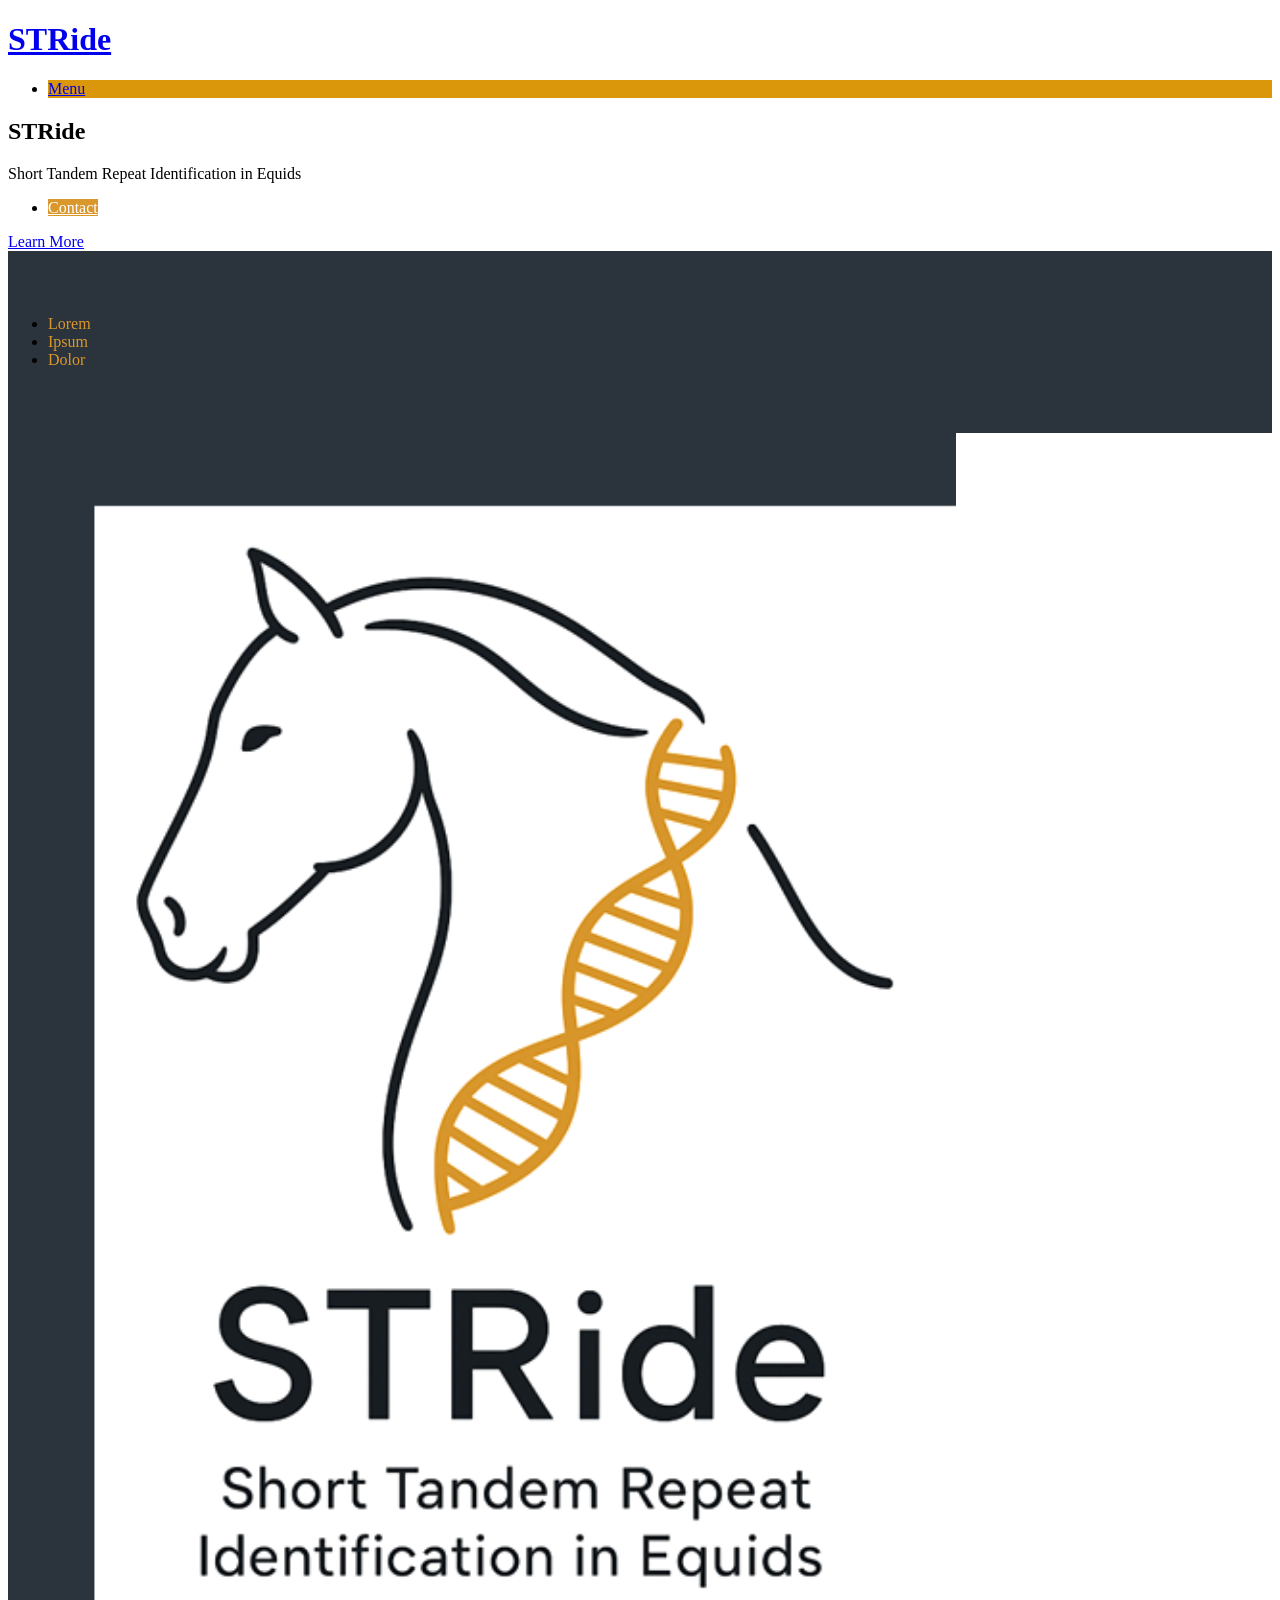
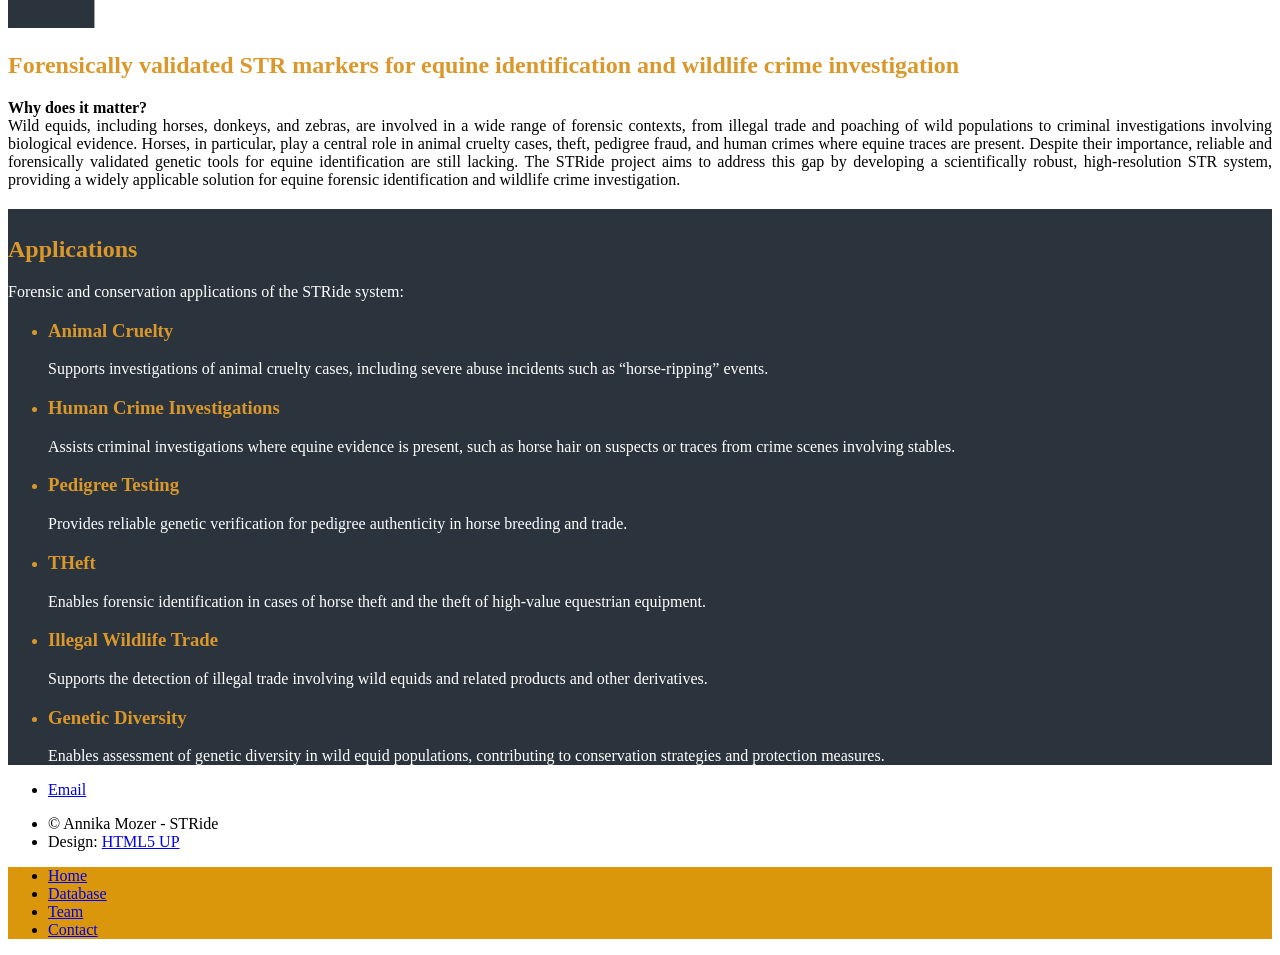
==== commit 1b058a90: "Update index.html" ====
--- a/index.html
+++ b/index.html
@@ -80,27 +80,27 @@
 								<p style="color: #ffffff;">Forensic and conservation applications of the STRide system:</p>
 							</header>
 							<ul class="features">
-								<li class="icon solid fa-horse-head">
+								<li class="icon solid fa-horse-head" style="color: #DA972B;">
 									<h3 style="color: #DA972B;">Animal Cruelty</h3>
 									<p style="color: #ffffff; text-align: justify;">Supports investigations of animal cruelty cases, including severe abuse incidents such as “horse-ripping” events.</p>
 								</li>
-								<li class="icon solid fa-search">
+								<li class="icon solid fa-search" style="color: #DA972B;">
 									<h3 style="color: #DA972B;">Human Crime Investigations</h3>
 									<p style="color: #ffffff; text-align: justify;">Assists criminal investigations where equine evidence is present, such as horse hair on suspects or traces from crime scenes involving stables.</p>
 								</li>
-								<li class="icon solid fa-sitemap">
+								<li class="icon solid fa-sitemap" style="color: #DA972B;">
 									<h3 style="color: #DA972B;">Pedigree Testing</h3>
 									<p style="color: #ffffff; text-align: justify;">Provides reliable genetic verification for pedigree authenticity in horse breeding and trade.</p>
 								</li>
-								<li class="icon solid fa-lock">
-									<h3 style="color: #DA972B;">Theft</h3>
+								<li class="icon solid fa-lock" style="color: #DA972B;">
+									<h3 style="color: #DA972B;">THeft</h3>
 									<p style="color: #ffffff; text-align: justify;">Enables forensic identification in cases of horse theft and the theft of high-value equestrian equipment.</p>
 								</li>
-								<li class="icon solid fa-paw">
+								<li class="icon solid fa-paw" style="color: #DA972B;">
 									<h3 style="color: #DA972B;">Illegal Wildlife Trade</h3>
 									<p style="color: #ffffff; text-align: justify;">Supports the detection of illegal trade involving wild equids and related products and other derivatives.</p>
 								</li>
-								<li class="icon solid fa-globe">
+								<li class="icon solid fa-globe" style="color: #DA972B;">
 									<h3 style="color: #DA972B;">Genetic Diversity</h3>
 									<p style="color: #ffffff; text-align: justify;">Enables assessment of genetic diversity in wild equid populations, contributing to conservation strategies and protection measures.</p>
 								</li>
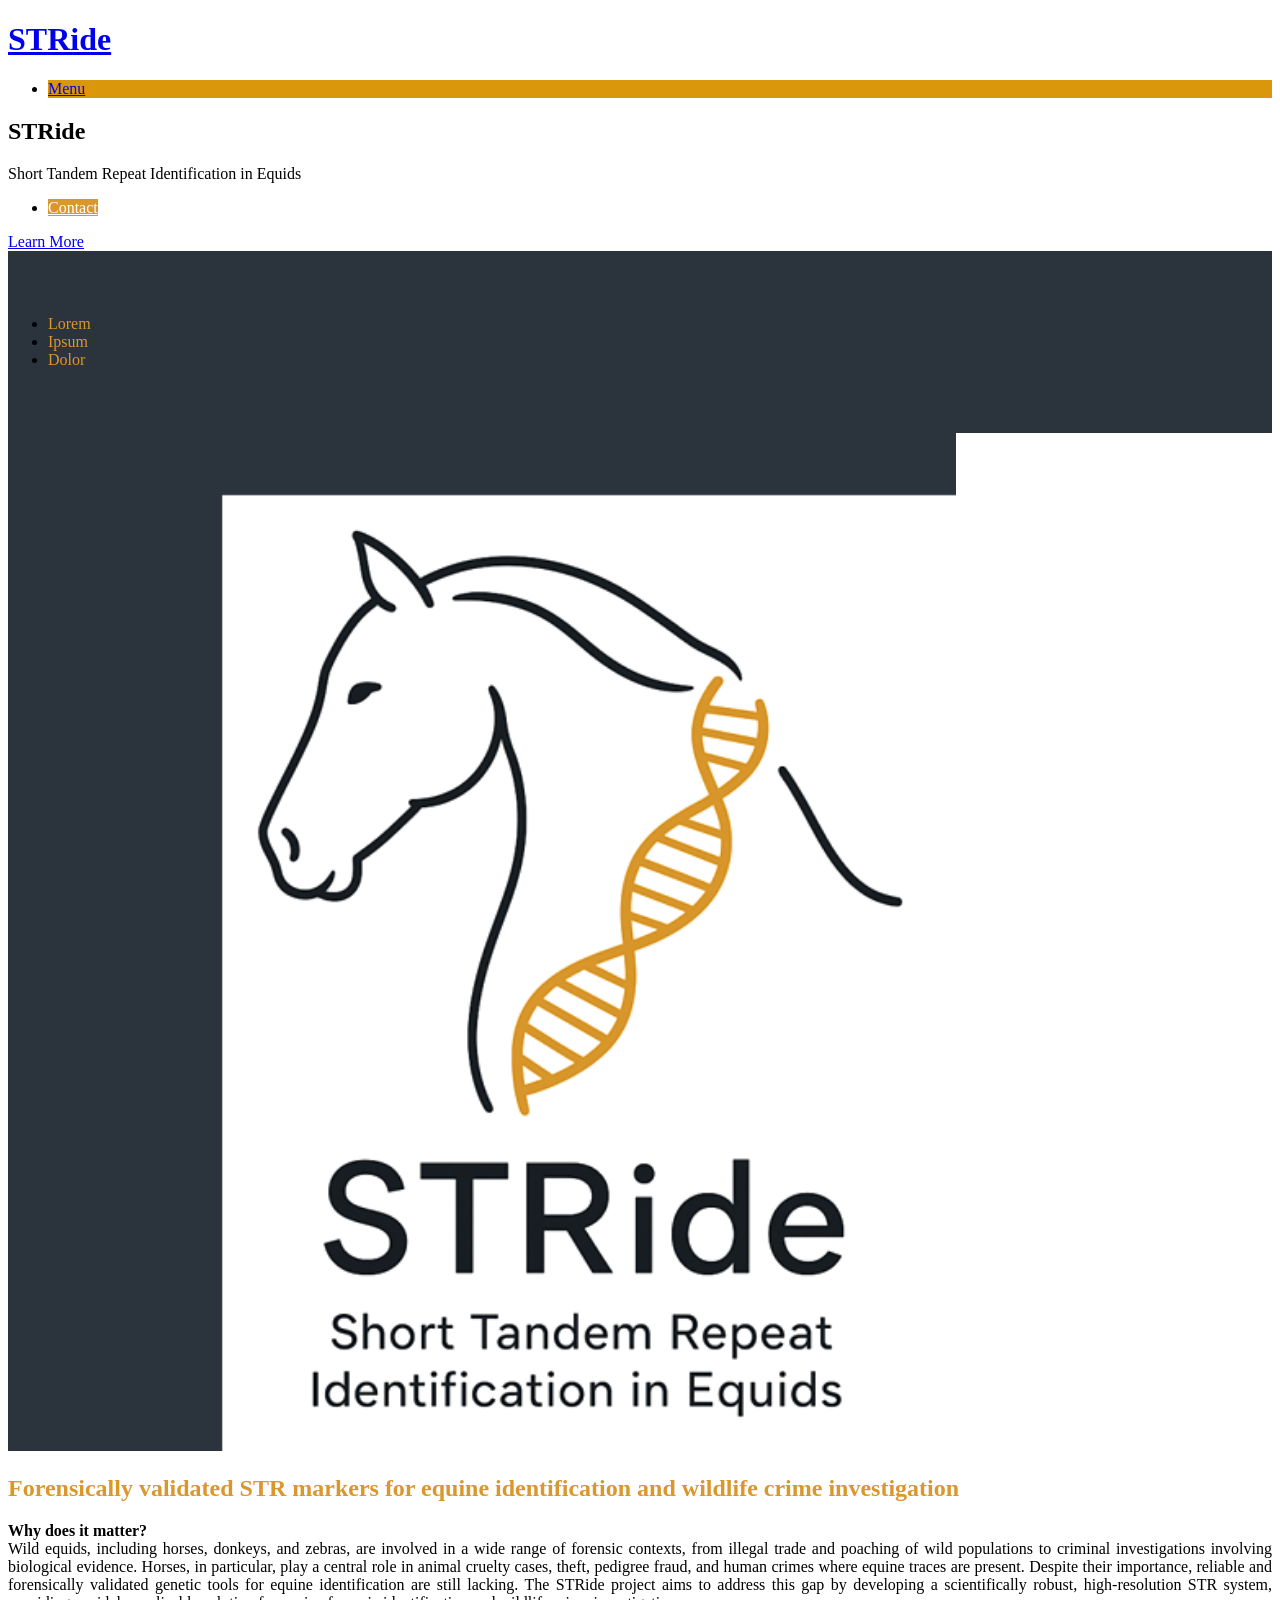
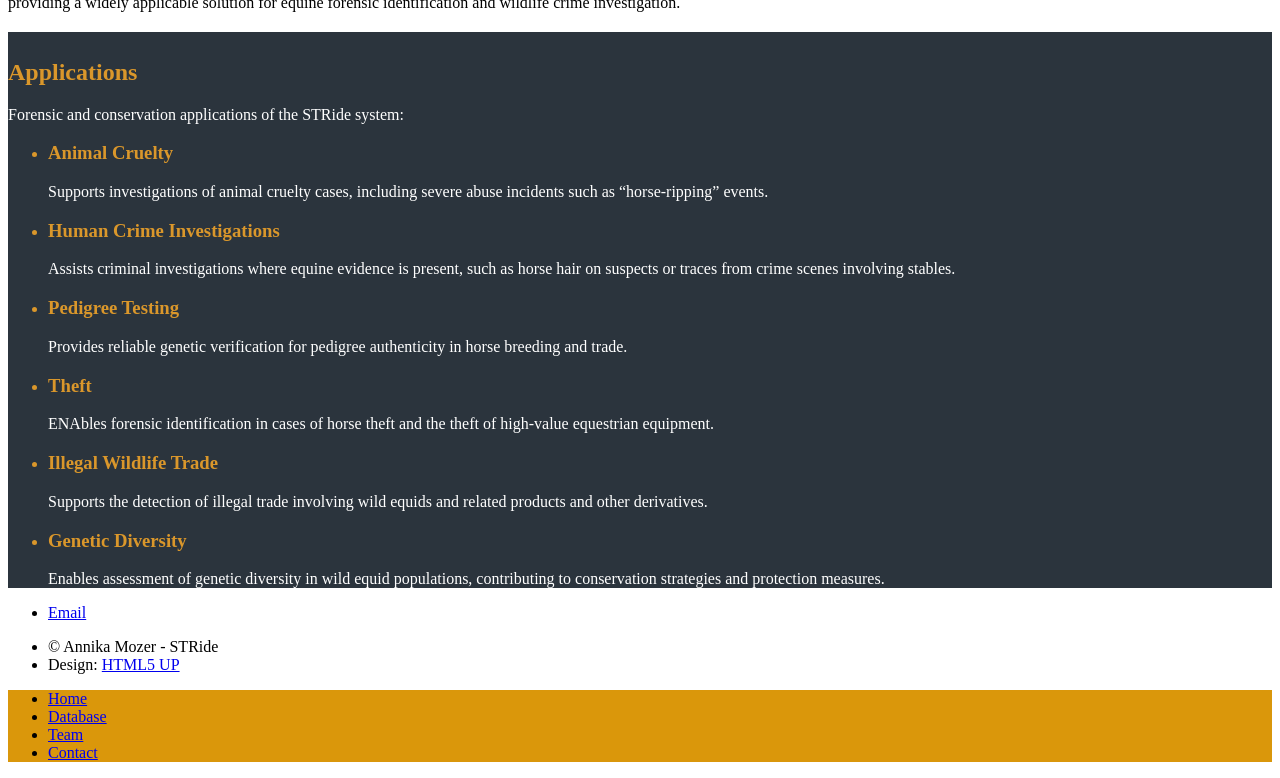
==== commit dd23949b: "Update index.html" ====
--- a/index.html
+++ b/index.html
@@ -93,8 +93,8 @@
 									<p style="color: #ffffff; text-align: justify;">Provides reliable genetic verification for pedigree authenticity in horse breeding and trade.</p>
 								</li>
 								<li class="icon solid fa-lock" style="color: #DA972B;">
-									<h3 style="color: #DA972B;">THeft</h3>
-									<p style="color: #ffffff; text-align: justify;">Enables forensic identification in cases of horse theft and the theft of high-value equestrian equipment.</p>
+									<h3 style="color: #DA972B;">Theft</h3>
+									<p style="color: #ffffff; text-align: justify;">ENAbles forensic identification in cases of horse theft and the theft of high-value equestrian equipment.</p>
 								</li>
 								<li class="icon solid fa-paw" style="color: #DA972B;">
 									<h3 style="color: #DA972B;">Illegal Wildlife Trade</h3>
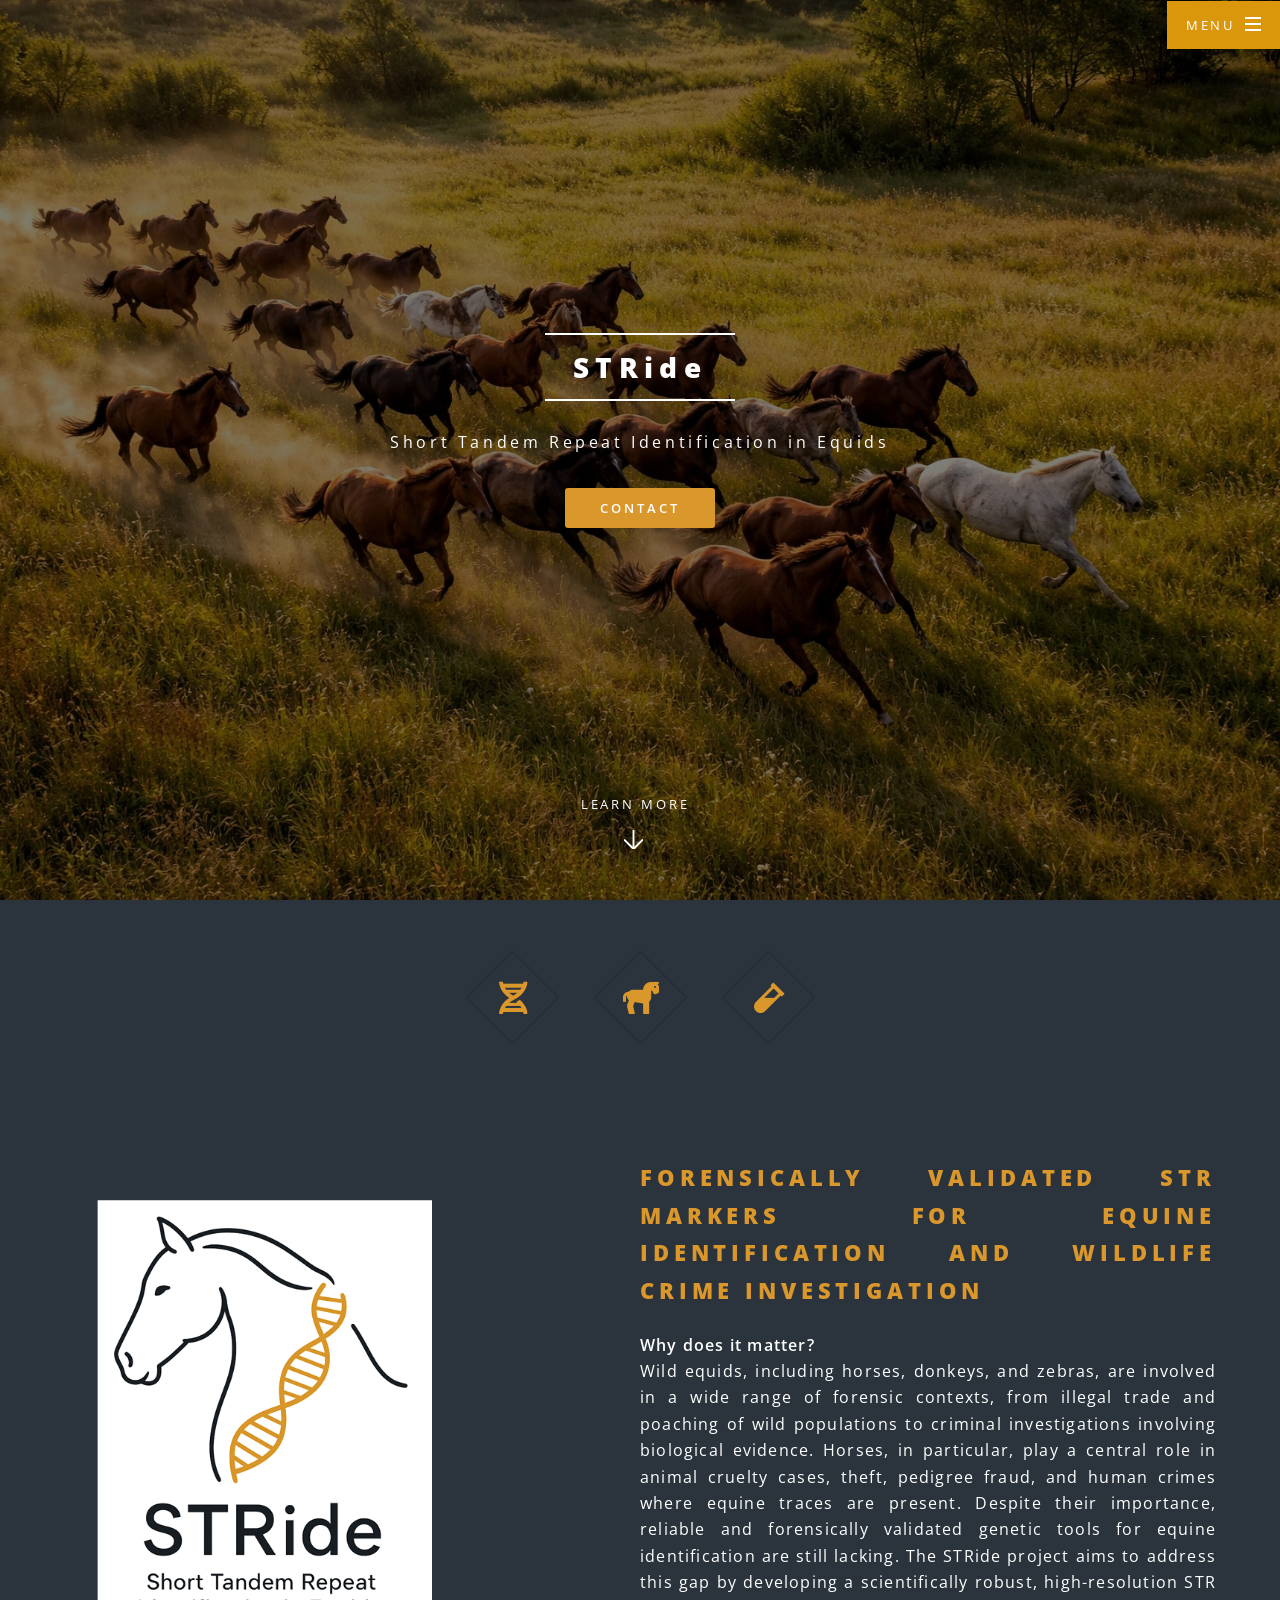
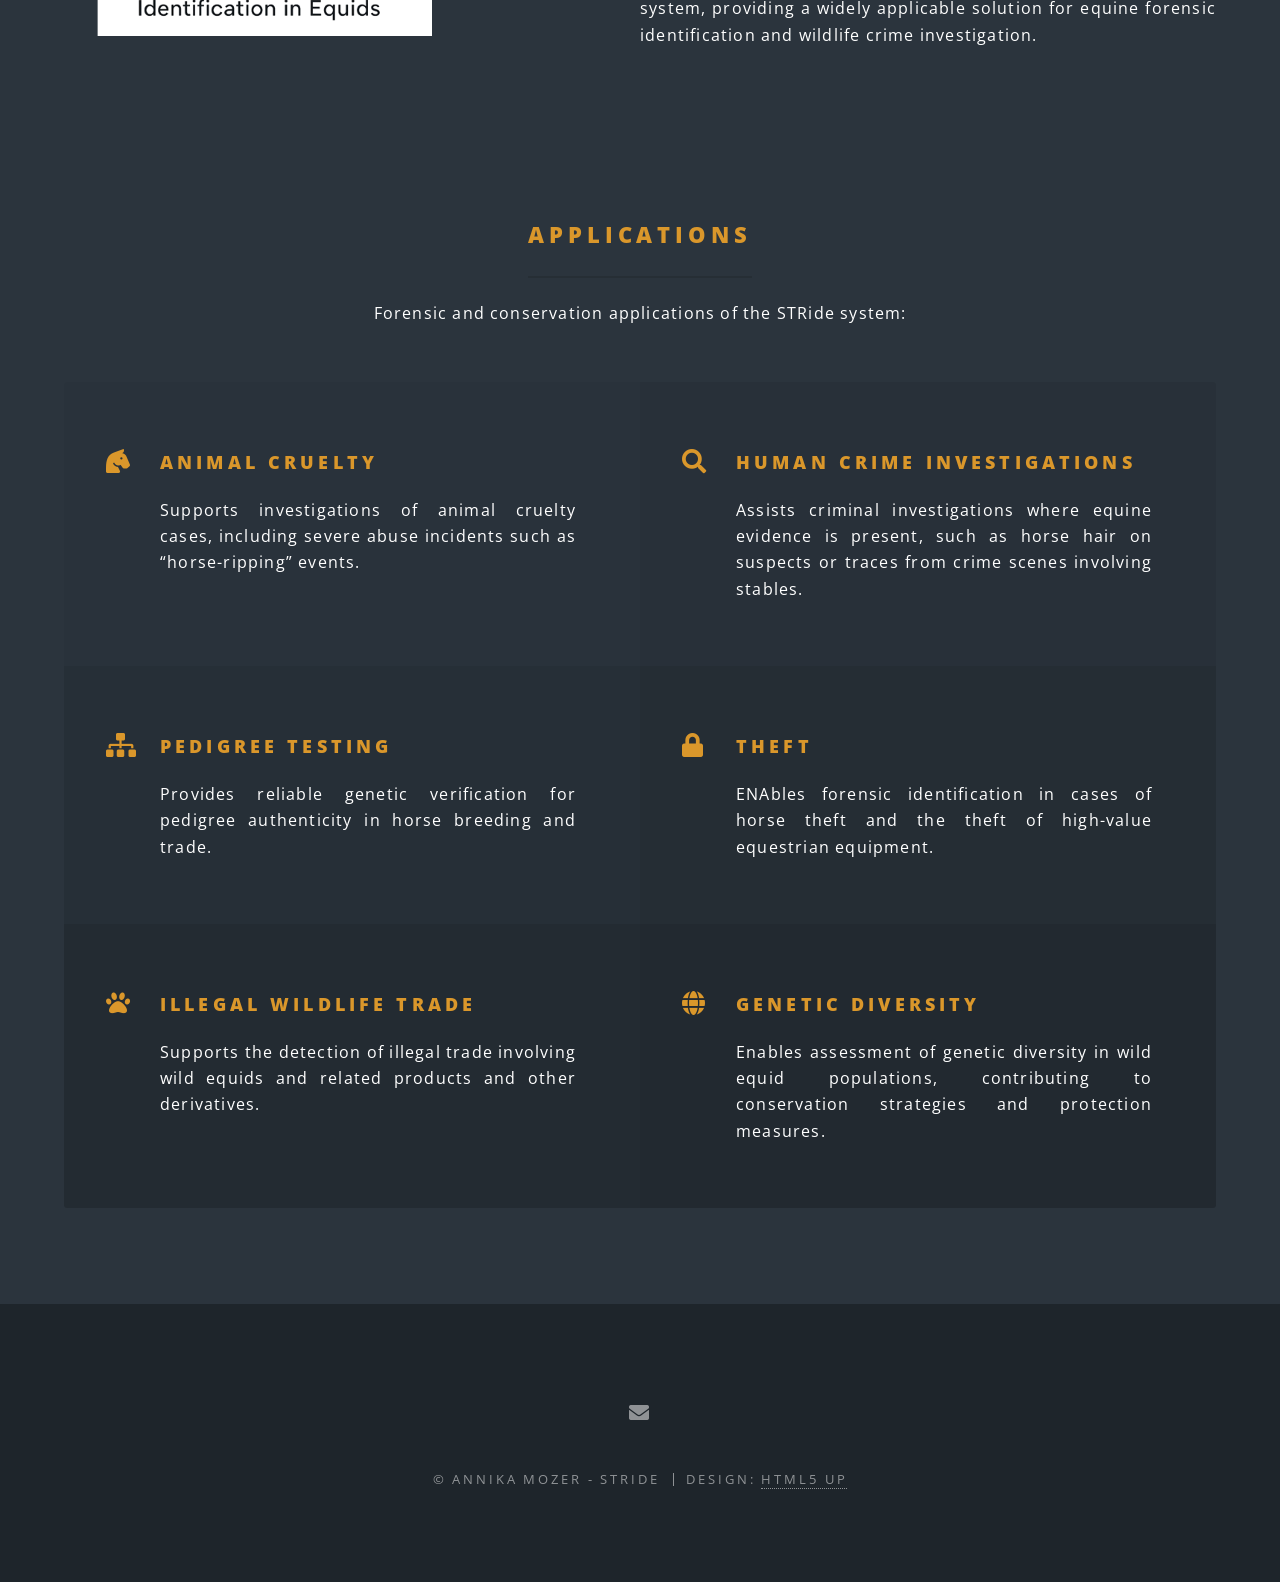
==== commit f12a45fa: "Update index.html" ====
--- a/index.html
+++ b/index.html
@@ -111,7 +111,7 @@
 				<!-- Footer -->
 					<footer id="footer">
 						<ul class="icons">
-							<li><a href="#" class="icon solid fa-envelope"><span class="label">Email</span></a></li>
+							<li><a href="Contact.html" class="icon solid fa-envelope"><span class="label">Email</span></a></li>
 						</ul>
 						<ul class="copyright">
 							<li>&copy; Annika Mozer - STRide</li><li>Design: <a href="http://html5up.net">HTML5 UP</a></li>
--- a/assets/css/main.css
+++ b/assets/css/main.css
@@ -1,3999 +1,4002 @@
-@import url(fontawesome-all.min.css);
-@import url("https://fonts.googleapis.com/css?family=Open+Sans:400,400italic,600,600italic,800,800italic");
-
+@import url(fontawesome-all.min.css);
+@import url("https://fonts.googleapis.com/css?family=Open+Sans:400,400italic,600,600italic,800,800italic");
+
 /*
 	Spectral by HTML5 UP
 	html5up.net | @ajlkn
 	Free for personal and commercial use under the CCA 3.0 license (html5up.net/license)
-*/
-
-html, body, div, span, applet, object,
-iframe, h1, h2, h3, h4, h5, h6, p, blockquote,
-pre, a, abbr, acronym, address, big, cite,
-code, del, dfn, em, img, ins, kbd, q, s, samp,
-small, strike, strong, sub, sup, tt, var, b,
-u, i, center, dl, dt, dd, ol, ul, li, fieldset,
-form, label, legend, table, caption, tbody,
-tfoot, thead, tr, th, td, article, aside,
-canvas, details, embed, figure, figcaption,
-footer, header, hgroup, menu, nav, output, ruby,
-section, summary, time, mark, audio, video {
-	margin: 0;
-	padding: 0;
-	border: 0;
-	font-size: 100%;
-	font: inherit;
-	vertical-align: baseline;}
-
-article, aside, details, figcaption, figure,
-footer, header, hgroup, menu, nav, section {
-	display: block;}
-
-body {
-	line-height: 1;
-}
-
-ol, ul {
-	list-style: none;
-}
-
-blockquote, q {
-	quotes: none;
-}
-
-	blockquote:before, blockquote:after, q:before, q:after {
-		content: '';
-		content: none;
-	}
-
-table {
-	border-collapse: collapse;
-	border-spacing: 0;
-}
-
-body {
-	-webkit-text-size-adjust: none;
-}
-
-mark {
-	background-color: transparent;
-	color: inherit;
-}
-
-input::-moz-focus-inner {
-	border: 0;
-	padding: 0;
-}
-
-input, select, textarea {
-	-moz-appearance: none;
-	-webkit-appearance: none;
-	-ms-appearance: none;
-	appearance: none;
-}
-
-/* Basic */
-
-	@-ms-viewport {
-		width: device-width;
-	}
-
-	html {
-		box-sizing: border-box;
-	}
-
-	*, *:before, *:after {
-		box-sizing: inherit;
-	}
-
-	body {
-		background: #2e3842;
-	}
-
-		body.is-preload *, body.is-preload *:before, body.is-preload *:after {
-			-moz-animation: none !important;
-			-webkit-animation: none !important;
-			-ms-animation: none !important;
-			animation: none !important;
-			-moz-transition: none !important;
-			-webkit-transition: none !important;
-			-ms-transition: none !important;
-			transition: none !important;
-		}
-
-	body, input, select, textarea {
-		color: #fff;
-		font-family: "Open Sans", Helvetica, sans-serif;
-		font-size: 15pt;
-		font-weight: 400;
-		letter-spacing: 0.075em;
-		line-height: 1.65em;
-	}
-
-		@media screen and (max-width: 1680px) {
-
-			body, input, select, textarea {
-				font-size: 13pt;
-			}
-
-		}
-
-		@media screen and (max-width: 1280px) {
-
-			body, input, select, textarea {
-				font-size: 12pt;
-			}
-
-		}
-
-		@media screen and (max-width: 736px) {
-
-			body, input, select, textarea {
-				font-size: 11pt;
-				letter-spacing: 0.0375em;
-			}
-
-		}
-
-	a {
-		-moz-transition: color 0.2s ease, border-bottom-color 0.2s ease;
-		-webkit-transition: color 0.2s ease, border-bottom-color 0.2s ease;
-		-ms-transition: color 0.2s ease, border-bottom-color 0.2s ease;
-		transition: color 0.2s ease, border-bottom-color 0.2s ease;
-		border-bottom: dotted 1px;
-		color: inherit;
-		text-decoration: none;
-	}
-
-		a:hover {
-			border-bottom-color: transparent;
-		}
-
-	strong, b {
-		color: #fff;
-		font-weight: 600;
-	}
-
-	em, i {
-		font-style: italic;
-	}
-
-	p {
-		margin: 0 0 2em 0;
-	}
-
-	h1, h2, h3, h4, h5, h6 {
-		color: #fff;
-		font-weight: 800;
-		letter-spacing: 0.225em;
-		line-height: 1em;
-		margin: 0 0 1em 0;
-		text-transform: uppercase;
-	}
-
-		h1 a, h2 a, h3 a, h4 a, h5 a, h6 a {
-			color: inherit;
-			text-decoration: none;
-		}
-
-	h2 {
-		font-size: 1.35em;
-		line-height: 1.75em;
-	}
-
-		@media screen and (max-width: 736px) {
-
-			h2 {
-				font-size: 1.1em;
-				line-height: 1.65em;
-			}
-
-		}
-
-	h3 {
-		font-size: 1.15em;
-		line-height: 1.75em;
-	}
-
-		@media screen and (max-width: 736px) {
-
-			h3 {
-				font-size: 1em;
-				line-height: 1.65em;
-			}
-
-		}
-
-	h4 {
-		font-size: 1em;
-		line-height: 1.5em;
-	}
-
-	h5 {
-		font-size: 0.8em;
-		line-height: 1.5em;
-	}
-
-	h6 {
-		font-size: 0.7em;
-		line-height: 1.5em;
-	}
-
-	sub {
-		font-size: 0.8em;
-		position: relative;
-		top: 0.5em;
-	}
-
-	sup {
-		font-size: 0.8em;
-		position: relative;
-		top: -0.5em;
-	}
-
-	hr {
-		border: 0;
-		border-bottom: solid 2px #fff;
-		margin: 3em 0;
-	}
-
-		hr.major {
-			margin: 4.5em 0;
-		}
-
-	blockquote {
-		border-left: solid 4px #fff;
-		font-style: italic;
-		margin: 0 0 2em 0;
-		padding: 0.5em 0 0.5em 2em;
-	}
-
-	code {
-		background: rgba(144, 144, 144, 0.25);
-		border-radius: 3px;
-		font-family: "Courier New", monospace;
-		font-size: 0.9em;
-		letter-spacing: 0;
-		margin: 0 0.25em;
-		padding: 0.25em 0.65em;
-	}
-
-	pre {
-		-webkit-overflow-scrolling: touch;
-		font-family: "Courier New", monospace;
-		font-size: 0.9em;
-		margin: 0 0 2em 0;
-	}
-
-		pre code {
-			display: block;
-			line-height: 1.75em;
-			padding: 1em 1.5em;
-			overflow-x: auto;
-		}
-
-	.align-left {
-		text-align: left;
-	}
-
-	.align-center {
-		text-align: center;
-	}
-
-	.align-right {
-		text-align: right;
-	}
-
-/* Row */
-
-	.row {
-		display: flex;
-		flex-wrap: wrap;
-		box-sizing: border-box;
-		align-items: stretch;
-	}
-
-		.row > * {
-			box-sizing: border-box;
-		}
-
-		.row.gtr-uniform > * > :last-child {
-			margin-bottom: 0;
-		}
-
-		.row.aln-left {
-			justify-content: flex-start;
-		}
-
-		.row.aln-center {
-			justify-content: center;
-		}
-
-		.row.aln-right {
-			justify-content: flex-end;
-		}
-
-		.row.aln-top {
-			align-items: flex-start;
-		}
-
-		.row.aln-middle {
-			align-items: center;
-		}
-
-		.row.aln-bottom {
-			align-items: flex-end;
-		}
-
-		.row > .imp {
-			order: -1;
-		}
-
-		.row > .col-1 {
-			width: 8.33333%;
-		}
-
-		.row > .off-1 {
-			margin-left: 8.33333%;
-		}
-
-		.row > .col-2 {
-			width: 16.66667%;
-		}
-
-		.row > .off-2 {
-			margin-left: 16.66667%;
-		}
-
-		.row > .col-3 {
-			width: 25%;
-		}
-
-		.row > .off-3 {
-			margin-left: 25%;
-		}
-
-		.row > .col-4 {
-			width: 33.33333%;
-		}
-
-		.row > .off-4 {
-			margin-left: 33.33333%;
-		}
-
-		.row > .col-5 {
-			width: 41.66667%;
-		}
-
-		.row > .off-5 {
-			margin-left: 41.66667%;
-		}
-
-		.row > .col-6 {
-			width: 50%;
-		}
-
-		.row > .off-6 {
-			margin-left: 50%;
-		}
-
-		.row > .col-7 {
-			width: 58.33333%;
-		}
-
-		.row > .off-7 {
-			margin-left: 58.33333%;
-		}
-
-		.row > .col-8 {
-			width: 66.66667%;
-		}
-
-		.row > .off-8 {
-			margin-left: 66.66667%;
-		}
-
-		.row > .col-9 {
-			width: 75%;
-		}
-
-		.row > .off-9 {
-			margin-left: 75%;
-		}
-
-		.row > .col-10 {
-			width: 83.33333%;
-		}
-
-		.row > .off-10 {
-			margin-left: 83.33333%;
-		}
-
-		.row > .col-11 {
-			width: 91.66667%;
-		}
-
-		.row > .off-11 {
-			margin-left: 91.66667%;
-		}
-
-		.row > .col-12 {
-			width: 100%;
-		}
-
-		.row > .off-12 {
-			margin-left: 100%;
-		}
-
-		.row.gtr-0 {
-			margin-top: 0;
-			margin-left: 0em;
-		}
-
-			.row.gtr-0 > * {
-				padding: 0 0 0 0em;
-			}
-
-			.row.gtr-0.gtr-uniform {
-				margin-top: 0em;
-			}
-
-				.row.gtr-0.gtr-uniform > * {
-					padding-top: 0em;
-				}
-
-		.row.gtr-25 {
-			margin-top: 0;
-			margin-left: -0.375em;
-		}
-
-			.row.gtr-25 > * {
-				padding: 0 0 0 0.375em;
-			}
-
-			.row.gtr-25.gtr-uniform {
-				margin-top: -0.375em;
-			}
-
-				.row.gtr-25.gtr-uniform > * {
-					padding-top: 0.375em;
-				}
-
-		.row.gtr-50 {
-			margin-top: 0;
-			margin-left: -0.75em;
-		}
-
-			.row.gtr-50 > * {
-				padding: 0 0 0 0.75em;
-			}
-
-			.row.gtr-50.gtr-uniform {
-				margin-top: -0.75em;
-			}
-
-				.row.gtr-50.gtr-uniform > * {
-					padding-top: 0.75em;
-				}
-
-		.row {
-			margin-top: 0;
-			margin-left: -1.5em;
-		}
-
-			.row > * {
-				padding: 0 0 0 1.5em;
-			}
-
-			.row.gtr-uniform {
-				margin-top: -1.5em;
-			}
-
-				.row.gtr-uniform > * {
-					padding-top: 1.5em;
-				}
-
-		.row.gtr-150 {
-			margin-top: 0;
-			margin-left: -2.25em;
-		}
-
-			.row.gtr-150 > * {
-				padding: 0 0 0 2.25em;
-			}
-
-			.row.gtr-150.gtr-uniform {
-				margin-top: -2.25em;
-			}
-
-				.row.gtr-150.gtr-uniform > * {
-					padding-top: 2.25em;
-				}
-
-		.row.gtr-200 {
-			margin-top: 0;
-			margin-left: -3em;
-		}
-
-			.row.gtr-200 > * {
-				padding: 0 0 0 3em;
-			}
-
-			.row.gtr-200.gtr-uniform {
-				margin-top: -3em;
-			}
-
-				.row.gtr-200.gtr-uniform > * {
-					padding-top: 3em;
-				}
-
-		@media screen and (max-width: 1680px) {
-
-			.row {
-				display: flex;
-				flex-wrap: wrap;
-				box-sizing: border-box;
-				align-items: stretch;
-			}
-
-				.row > * {
-					box-sizing: border-box;
-				}
-
-				.row.gtr-uniform > * > :last-child {
-					margin-bottom: 0;
-				}
-
-				.row.aln-left {
-					justify-content: flex-start;
-				}
-
-				.row.aln-center {
-					justify-content: center;
-				}
-
-				.row.aln-right {
-					justify-content: flex-end;
-				}
-
-				.row.aln-top {
-					align-items: flex-start;
-				}
-
-				.row.aln-middle {
-					align-items: center;
-				}
-
-				.row.aln-bottom {
-					align-items: flex-end;
-				}
-
-				.row > .imp-xlarge {
-					order: -1;
-				}
-
-				.row > .col-1-xlarge {
-					width: 8.33333%;
-				}
-
-				.row > .off-1-xlarge {
-					margin-left: 8.33333%;
-				}
-
-				.row > .col-2-xlarge {
-					width: 16.66667%;
-				}
-
-				.row > .off-2-xlarge {
-					margin-left: 16.66667%;
-				}
-
-				.row > .col-3-xlarge {
-					width: 25%;
-				}
-
-				.row > .off-3-xlarge {
-					margin-left: 25%;
-				}
-
-				.row > .col-4-xlarge {
-					width: 33.33333%;
-				}
-
-				.row > .off-4-xlarge {
-					margin-left: 33.33333%;
-				}
-
-				.row > .col-5-xlarge {
-					width: 41.66667%;
-				}
-
-				.row > .off-5-xlarge {
-					margin-left: 41.66667%;
-				}
-
-				.row > .col-6-xlarge {
-					width: 50%;
-				}
-
-				.row > .off-6-xlarge {
-					margin-left: 50%;
-				}
-
-				.row > .col-7-xlarge {
-					width: 58.33333%;
-				}
-
-				.row > .off-7-xlarge {
-					margin-left: 58.33333%;
-				}
-
-				.row > .col-8-xlarge {
-					width: 66.66667%;
-				}
-
-				.row > .off-8-xlarge {
-					margin-left: 66.66667%;
-				}
-
-				.row > .col-9-xlarge {
-					width: 75%;
-				}
-
-				.row > .off-9-xlarge {
-					margin-left: 75%;
-				}
-
-				.row > .col-10-xlarge {
-					width: 83.33333%;
-				}
-
-				.row > .off-10-xlarge {
-					margin-left: 83.33333%;
-				}
-
-				.row > .col-11-xlarge {
-					width: 91.66667%;
-				}
-
-				.row > .off-11-xlarge {
-					margin-left: 91.66667%;
-				}
-
-				.row > .col-12-xlarge {
-					width: 100%;
-				}
-
-				.row > .off-12-xlarge {
-					margin-left: 100%;
-				}
-
-				.row.gtr-0 {
-					margin-top: 0;
-					margin-left: 0em;
-				}
-
-					.row.gtr-0 > * {
-						padding: 0 0 0 0em;
-					}
-
-					.row.gtr-0.gtr-uniform {
-						margin-top: 0em;
-					}
-
-						.row.gtr-0.gtr-uniform > * {
-							padding-top: 0em;
-						}
-
-				.row.gtr-25 {
-					margin-top: 0;
-					margin-left: -0.375em;
-				}
-
-					.row.gtr-25 > * {
-						padding: 0 0 0 0.375em;
-					}
-
-					.row.gtr-25.gtr-uniform {
-						margin-top: -0.375em;
-					}
-
-						.row.gtr-25.gtr-uniform > * {
-							padding-top: 0.375em;
-						}
-
-				.row.gtr-50 {
-					margin-top: 0;
-					margin-left: -0.75em;
-				}
-
-					.row.gtr-50 > * {
-						padding: 0 0 0 0.75em;
-					}
-
-					.row.gtr-50.gtr-uniform {
-						margin-top: -0.75em;
-					}
-
-						.row.gtr-50.gtr-uniform > * {
-							padding-top: 0.75em;
-						}
-
-				.row {
-					margin-top: 0;
-					margin-left: -1.5em;
-				}
-
-					.row > * {
-						padding: 0 0 0 1.5em;
-					}
-
-					.row.gtr-uniform {
-						margin-top: -1.5em;
-					}
-
-						.row.gtr-uniform > * {
-							padding-top: 1.5em;
-						}
-
-				.row.gtr-150 {
-					margin-top: 0;
-					margin-left: -2.25em;
-				}
-
-					.row.gtr-150 > * {
-						padding: 0 0 0 2.25em;
-					}
-
-					.row.gtr-150.gtr-uniform {
-						margin-top: -2.25em;
-					}
-
-						.row.gtr-150.gtr-uniform > * {
-							padding-top: 2.25em;
-						}
-
-				.row.gtr-200 {
-					margin-top: 0;
-					margin-left: -3em;
-				}
-
-					.row.gtr-200 > * {
-						padding: 0 0 0 3em;
-					}
-
-					.row.gtr-200.gtr-uniform {
-						margin-top: -3em;
-					}
-
-						.row.gtr-200.gtr-uniform > * {
-							padding-top: 3em;
-						}
-
-		}
-
-		@media screen and (max-width: 1280px) {
-
-			.row {
-				display: flex;
-				flex-wrap: wrap;
-				box-sizing: border-box;
-				align-items: stretch;
-			}
-
-				.row > * {
-					box-sizing: border-box;
-				}
-
-				.row.gtr-uniform > * > :last-child {
-					margin-bottom: 0;
-				}
-
-				.row.aln-left {
-					justify-content: flex-start;
-				}
-
-				.row.aln-center {
-					justify-content: center;
-				}
-
-				.row.aln-right {
-					justify-content: flex-end;
-				}
-
-				.row.aln-top {
-					align-items: flex-start;
-				}
-
-				.row.aln-middle {
-					align-items: center;
-				}
-
-				.row.aln-bottom {
-					align-items: flex-end;
-				}
-
-				.row > .imp-large {
-					order: -1;
-				}
-
-				.row > .col-1-large {
-					width: 8.33333%;
-				}
-
-				.row > .off-1-large {
-					margin-left: 8.33333%;
-				}
-
-				.row > .col-2-large {
-					width: 16.66667%;
-				}
-
-				.row > .off-2-large {
-					margin-left: 16.66667%;
-				}
-
-				.row > .col-3-large {
-					width: 25%;
-				}
-
-				.row > .off-3-large {
-					margin-left: 25%;
-				}
-
-				.row > .col-4-large {
-					width: 33.33333%;
-				}
-
-				.row > .off-4-large {
-					margin-left: 33.33333%;
-				}
-
-				.row > .col-5-large {
-					width: 41.66667%;
-				}
-
-				.row > .off-5-large {
-					margin-left: 41.66667%;
-				}
-
-				.row > .col-6-large {
-					width: 50%;
-				}
-
-				.row > .off-6-large {
-					margin-left: 50%;
-				}
-
-				.row > .col-7-large {
-					width: 58.33333%;
-				}
-
-				.row > .off-7-large {
-					margin-left: 58.33333%;
-				}
-
-				.row > .col-8-large {
-					width: 66.66667%;
-				}
-
-				.row > .off-8-large {
-					margin-left: 66.66667%;
-				}
-
-				.row > .col-9-large {
-					width: 75%;
-				}
-
-				.row > .off-9-large {
-					margin-left: 75%;
-				}
-
-				.row > .col-10-large {
-					width: 83.33333%;
-				}
-
-				.row > .off-10-large {
-					margin-left: 83.33333%;
-				}
-
-				.row > .col-11-large {
-					width: 91.66667%;
-				}
-
-				.row > .off-11-large {
-					margin-left: 91.66667%;
-				}
-
-				.row > .col-12-large {
-					width: 100%;
-				}
-
-				.row > .off-12-large {
-					margin-left: 100%;
-				}
-
-				.row.gtr-0 {
-					margin-top: 0;
-					margin-left: 0em;
-				}
-
-					.row.gtr-0 > * {
-						padding: 0 0 0 0em;
-					}
-
-					.row.gtr-0.gtr-uniform {
-						margin-top: 0em;
-					}
-
-						.row.gtr-0.gtr-uniform > * {
-							padding-top: 0em;
-						}
-
-				.row.gtr-25 {
-					margin-top: 0;
-					margin-left: -0.375em;
-				}
-
-					.row.gtr-25 > * {
-						padding: 0 0 0 0.375em;
-					}
-
-					.row.gtr-25.gtr-uniform {
-						margin-top: -0.375em;
-					}
-
-						.row.gtr-25.gtr-uniform > * {
-							padding-top: 0.375em;
-						}
-
-				.row.gtr-50 {
-					margin-top: 0;
-					margin-left: -0.75em;
-				}
-
-					.row.gtr-50 > * {
-						padding: 0 0 0 0.75em;
-					}
-
-					.row.gtr-50.gtr-uniform {
-						margin-top: -0.75em;
-					}
-
-						.row.gtr-50.gtr-uniform > * {
-							padding-top: 0.75em;
-						}
-
-				.row {
-					margin-top: 0;
-					margin-left: -1.5em;
-				}
-
-					.row > * {
-						padding: 0 0 0 1.5em;
-					}
-
-					.row.gtr-uniform {
-						margin-top: -1.5em;
-					}
-
-						.row.gtr-uniform > * {
-							padding-top: 1.5em;
-						}
-
-				.row.gtr-150 {
-					margin-top: 0;
-					margin-left: -2.25em;
-				}
-
-					.row.gtr-150 > * {
-						padding: 0 0 0 2.25em;
-					}
-
-					.row.gtr-150.gtr-uniform {
-						margin-top: -2.25em;
-					}
-
-						.row.gtr-150.gtr-uniform > * {
-							padding-top: 2.25em;
-						}
-
-				.row.gtr-200 {
-					margin-top: 0;
-					margin-left: -3em;
-				}
-
-					.row.gtr-200 > * {
-						padding: 0 0 0 3em;
-					}
-
-					.row.gtr-200.gtr-uniform {
-						margin-top: -3em;
-					}
-
-						.row.gtr-200.gtr-uniform > * {
-							padding-top: 3em;
-						}
-
-		}
-
-		@media screen and (max-width: 980px) {
-
-			.row {
-				display: flex;
-				flex-wrap: wrap;
-				box-sizing: border-box;
-				align-items: stretch;
-			}
-
-				.row > * {
-					box-sizing: border-box;
-				}
-
-				.row.gtr-uniform > * > :last-child {
-					margin-bottom: 0;
-				}
-
-				.row.aln-left {
-					justify-content: flex-start;
-				}
-
-				.row.aln-center {
-					justify-content: center;
-				}
-
-				.row.aln-right {
-					justify-content: flex-end;
-				}
-
-				.row.aln-top {
-					align-items: flex-start;
-				}
-
-				.row.aln-middle {
-					align-items: center;
-				}
-
-				.row.aln-bottom {
-					align-items: flex-end;
-				}
-
-				.row > .imp-medium {
-					order: -1;
-				}
-
-				.row > .col-1-medium {
-					width: 8.33333%;
-				}
-
-				.row > .off-1-medium {
-					margin-left: 8.33333%;
-				}
-
-				.row > .col-2-medium {
-					width: 16.66667%;
-				}
-
-				.row > .off-2-medium {
-					margin-left: 16.66667%;
-				}
-
-				.row > .col-3-medium {
-					width: 25%;
-				}
-
-				.row > .off-3-medium {
-					margin-left: 25%;
-				}
-
-				.row > .col-4-medium {
-					width: 33.33333%;
-				}
-
-				.row > .off-4-medium {
-					margin-left: 33.33333%;
-				}
-
-				.row > .col-5-medium {
-					width: 41.66667%;
-				}
-
-				.row > .off-5-medium {
-					margin-left: 41.66667%;
-				}
-
-				.row > .col-6-medium {
-					width: 50%;
-				}
-
-				.row > .off-6-medium {
-					margin-left: 50%;
-				}
-
-				.row > .col-7-medium {
-					width: 58.33333%;
-				}
-
-				.row > .off-7-medium {
-					margin-left: 58.33333%;
-				}
-
-				.row > .col-8-medium {
-					width: 66.66667%;
-				}
-
-				.row > .off-8-medium {
-					margin-left: 66.66667%;
-				}
-
-				.row > .col-9-medium {
-					width: 75%;
-				}
-
-				.row > .off-9-medium {
-					margin-left: 75%;
-				}
-
-				.row > .col-10-medium {
-					width: 83.33333%;
-				}
-
-				.row > .off-10-medium {
-					margin-left: 83.33333%;
-				}
-
-				.row > .col-11-medium {
-					width: 91.66667%;
-				}
-
-				.row > .off-11-medium {
-					margin-left: 91.66667%;
-				}
-
-				.row > .col-12-medium {
-					width: 100%;
-				}
-
-				.row > .off-12-medium {
-					margin-left: 100%;
-				}
-
-				.row.gtr-0 {
-					margin-top: 0;
-					margin-left: 0em;
-				}
-
-					.row.gtr-0 > * {
-						padding: 0 0 0 0em;
-					}
-
-					.row.gtr-0.gtr-uniform {
-						margin-top: 0em;
-					}
-
-						.row.gtr-0.gtr-uniform > * {
-							padding-top: 0em;
-						}
-
-				.row.gtr-25 {
-					margin-top: 0;
-					margin-left: -0.375em;
-				}
-
-					.row.gtr-25 > * {
-						padding: 0 0 0 0.375em;
-					}
-
-					.row.gtr-25.gtr-uniform {
-						margin-top: -0.375em;
-					}
-
-						.row.gtr-25.gtr-uniform > * {
-							padding-top: 0.375em;
-						}
-
-				.row.gtr-50 {
-					margin-top: 0;
-					margin-left: -0.75em;
-				}
-
-					.row.gtr-50 > * {
-						padding: 0 0 0 0.75em;
-					}
-
-					.row.gtr-50.gtr-uniform {
-						margin-top: -0.75em;
-					}
-
-						.row.gtr-50.gtr-uniform > * {
-							padding-top: 0.75em;
-						}
-
-				.row {
-					margin-top: 0;
-					margin-left: -1.5em;
-				}
-
-					.row > * {
-						padding: 0 0 0 1.5em;
-					}
-
-					.row.gtr-uniform {
-						margin-top: -1.5em;
-					}
-
-						.row.gtr-uniform > * {
-							padding-top: 1.5em;
-						}
-
-				.row.gtr-150 {
-					margin-top: 0;
-					margin-left: -2.25em;
-				}
-
-					.row.gtr-150 > * {
-						padding: 0 0 0 2.25em;
-					}
-
-					.row.gtr-150.gtr-uniform {
-						margin-top: -2.25em;
-					}
-
-						.row.gtr-150.gtr-uniform > * {
-							padding-top: 2.25em;
-						}
-
-				.row.gtr-200 {
-					margin-top: 0;
-					margin-left: -3em;
-				}
-
-					.row.gtr-200 > * {
-						padding: 0 0 0 3em;
-					}
-
-					.row.gtr-200.gtr-uniform {
-						margin-top: -3em;
-					}
-
-						.row.gtr-200.gtr-uniform > * {
-							padding-top: 3em;
-						}
-
-		}
-
-		@media screen and (max-width: 736px) {
-
-			.row {
-				display: flex;
-				flex-wrap: wrap;
-				box-sizing: border-box;
-				align-items: stretch;
-			}
-
-				.row > * {
-					box-sizing: border-box;
-				}
-
-				.row.gtr-uniform > * > :last-child {
-					margin-bottom: 0;
-				}
-
-				.row.aln-left {
-					justify-content: flex-start;
-				}
-
-				.row.aln-center {
-					justify-content: center;
-				}
-
-				.row.aln-right {
-					justify-content: flex-end;
-				}
-
-				.row.aln-top {
-					align-items: flex-start;
-				}
-
-				.row.aln-middle {
-					align-items: center;
-				}
-
-				.row.aln-bottom {
-					align-items: flex-end;
-				}
-
-				.row > .imp-small {
-					order: -1;
-				}
-
-				.row > .col-1-small {
-					width: 8.33333%;
-				}
-
-				.row > .off-1-small {
-					margin-left: 8.33333%;
-				}
-
-				.row > .col-2-small {
-					width: 16.66667%;
-				}
-
-				.row > .off-2-small {
-					margin-left: 16.66667%;
-				}
-
-				.row > .col-3-small {
-					width: 25%;
-				}
-
-				.row > .off-3-small {
-					margin-left: 25%;
-				}
-
-				.row > .col-4-small {
-					width: 33.33333%;
-				}
-
-				.row > .off-4-small {
-					margin-left: 33.33333%;
-				}
-
-				.row > .col-5-small {
-					width: 41.66667%;
-				}
-
-				.row > .off-5-small {
-					margin-left: 41.66667%;
-				}
-
-				.row > .col-6-small {
-					width: 50%;
-				}
-
-				.row > .off-6-small {
-					margin-left: 50%;
-				}
-
-				.row > .col-7-small {
-					width: 58.33333%;
-				}
-
-				.row > .off-7-small {
-					margin-left: 58.33333%;
-				}
-
-				.row > .col-8-small {
-					width: 66.66667%;
-				}
-
-				.row > .off-8-small {
-					margin-left: 66.66667%;
-				}
-
-				.row > .col-9-small {
-					width: 75%;
-				}
-
-				.row > .off-9-small {
-					margin-left: 75%;
-				}
-
-				.row > .col-10-small {
-					width: 83.33333%;
-				}
-
-				.row > .off-10-small {
-					margin-left: 83.33333%;
-				}
-
-				.row > .col-11-small {
-					width: 91.66667%;
-				}
-
-				.row > .off-11-small {
-					margin-left: 91.66667%;
-				}
-
-				.row > .col-12-small {
-					width: 100%;
-				}
-
-				.row > .off-12-small {
-					margin-left: 100%;
-				}
-
-				.row.gtr-0 {
-					margin-top: 0;
-					margin-left: 0em;
-				}
-
-					.row.gtr-0 > * {
-						padding: 0 0 0 0em;
-					}
-
-					.row.gtr-0.gtr-uniform {
-						margin-top: 0em;
-					}
-
-						.row.gtr-0.gtr-uniform > * {
-							padding-top: 0em;
-						}
-
-				.row.gtr-25 {
-					margin-top: 0;
-					margin-left: -0.375em;
-				}
-
-					.row.gtr-25 > * {
-						padding: 0 0 0 0.375em;
-					}
-
-					.row.gtr-25.gtr-uniform {
-						margin-top: -0.375em;
-					}
-
-						.row.gtr-25.gtr-uniform > * {
-							padding-top: 0.375em;
-						}
-
-				.row.gtr-50 {
-					margin-top: 0;
-					margin-left: -0.75em;
-				}
-
-					.row.gtr-50 > * {
-						padding: 0 0 0 0.75em;
-					}
-
-					.row.gtr-50.gtr-uniform {
-						margin-top: -0.75em;
-					}
-
-						.row.gtr-50.gtr-uniform > * {
-							padding-top: 0.75em;
-						}
-
-				.row {
-					margin-top: 0;
-					margin-left: -1.5em;
-				}
-
-					.row > * {
-						padding: 0 0 0 1.5em;
-					}
-
-					.row.gtr-uniform {
-						margin-top: -1.5em;
-					}
-
-						.row.gtr-uniform > * {
-							padding-top: 1.5em;
-						}
-
-				.row.gtr-150 {
-					margin-top: 0;
-					margin-left: -2.25em;
-				}
-
-					.row.gtr-150 > * {
-						padding: 0 0 0 2.25em;
-					}
-
-					.row.gtr-150.gtr-uniform {
-						margin-top: -2.25em;
-					}
-
-						.row.gtr-150.gtr-uniform > * {
-							padding-top: 2.25em;
-						}
-
-				.row.gtr-200 {
-					margin-top: 0;
-					margin-left: -3em;
-				}
-
-					.row.gtr-200 > * {
-						padding: 0 0 0 3em;
-					}
-
-					.row.gtr-200.gtr-uniform {
-						margin-top: -3em;
-					}
-
-						.row.gtr-200.gtr-uniform > * {
-							padding-top: 3em;
-						}
-
-		}
-
-		@media screen and (max-width: 480px) {
-
-			.row {
-				display: flex;
-				flex-wrap: wrap;
-				box-sizing: border-box;
-				align-items: stretch;
-			}
-
-				.row > * {
-					box-sizing: border-box;
-				}
-
-				.row.gtr-uniform > * > :last-child {
-					margin-bottom: 0;
-				}
-
-				.row.aln-left {
-					justify-content: flex-start;
-				}
-
-				.row.aln-center {
-					justify-content: center;
-				}
-
-				.row.aln-right {
-					justify-content: flex-end;
-				}
-
-				.row.aln-top {
-					align-items: flex-start;
-				}
-
-				.row.aln-middle {
-					align-items: center;
-				}
-
-				.row.aln-bottom {
-					align-items: flex-end;
-				}
-
-				.row > .imp-xsmall {
-					order: -1;
-				}
-
-				.row > .col-1-xsmall {
-					width: 8.33333%;
-				}
-
-				.row > .off-1-xsmall {
-					margin-left: 8.33333%;
-				}
-
-				.row > .col-2-xsmall {
-					width: 16.66667%;
-				}
-
-				.row > .off-2-xsmall {
-					margin-left: 16.66667%;
-				}
-
-				.row > .col-3-xsmall {
-					width: 25%;
-				}
-
-				.row > .off-3-xsmall {
-					margin-left: 25%;
-				}
-
-				.row > .col-4-xsmall {
-					width: 33.33333%;
-				}
-
-				.row > .off-4-xsmall {
-					margin-left: 33.33333%;
-				}
-
-				.row > .col-5-xsmall {
-					width: 41.66667%;
-				}
-
-				.row > .off-5-xsmall {
-					margin-left: 41.66667%;
-				}
-
-				.row > .col-6-xsmall {
-					width: 50%;
-				}
-
-				.row > .off-6-xsmall {
-					margin-left: 50%;
-				}
-
-				.row > .col-7-xsmall {
-					width: 58.33333%;
-				}
-
-				.row > .off-7-xsmall {
-					margin-left: 58.33333%;
-				}
-
-				.row > .col-8-xsmall {
-					width: 66.66667%;
-				}
-
-				.row > .off-8-xsmall {
-					margin-left: 66.66667%;
-				}
-
-				.row > .col-9-xsmall {
-					width: 75%;
-				}
-
-				.row > .off-9-xsmall {
-					margin-left: 75%;
-				}
-
-				.row > .col-10-xsmall {
-					width: 83.33333%;
-				}
-
-				.row > .off-10-xsmall {
-					margin-left: 83.33333%;
-				}
-
-				.row > .col-11-xsmall {
-					width: 91.66667%;
-				}
-
-				.row > .off-11-xsmall {
-					margin-left: 91.66667%;
-				}
-
-				.row > .col-12-xsmall {
-					width: 100%;
-				}
-
-				.row > .off-12-xsmall {
-					margin-left: 100%;
-				}
-
-				.row.gtr-0 {
-					margin-top: 0;
-					margin-left: 0em;
-				}
-
-					.row.gtr-0 > * {
-						padding: 0 0 0 0em;
-					}
-
-					.row.gtr-0.gtr-uniform {
-						margin-top: 0em;
-					}
-
-						.row.gtr-0.gtr-uniform > * {
-							padding-top: 0em;
-						}
-
-				.row.gtr-25 {
-					margin-top: 0;
-					margin-left: -0.375em;
-				}
-
-					.row.gtr-25 > * {
-						padding: 0 0 0 0.375em;
-					}
-
-					.row.gtr-25.gtr-uniform {
-						margin-top: -0.375em;
-					}
-
-						.row.gtr-25.gtr-uniform > * {
-							padding-top: 0.375em;
-						}
-
-				.row.gtr-50 {
-					margin-top: 0;
-					margin-left: -0.75em;
-				}
-
-					.row.gtr-50 > * {
-						padding: 0 0 0 0.75em;
-					}
-
-					.row.gtr-50.gtr-uniform {
-						margin-top: -0.75em;
-					}
-
-						.row.gtr-50.gtr-uniform > * {
-							padding-top: 0.75em;
-						}
-
-				.row {
-					margin-top: 0;
-					margin-left: -1.5em;
-				}
-
-					.row > * {
-						padding: 0 0 0 1.5em;
-					}
-
-					.row.gtr-uniform {
-						margin-top: -1.5em;
-					}
-
-						.row.gtr-uniform > * {
-							padding-top: 1.5em;
-						}
-
-				.row.gtr-150 {
-					margin-top: 0;
-					margin-left: -2.25em;
-				}
-
-					.row.gtr-150 > * {
-						padding: 0 0 0 2.25em;
-					}
-
-					.row.gtr-150.gtr-uniform {
-						margin-top: -2.25em;
-					}
-
-						.row.gtr-150.gtr-uniform > * {
-							padding-top: 2.25em;
-						}
-
-				.row.gtr-200 {
-					margin-top: 0;
-					margin-left: -3em;
-				}
-
-					.row.gtr-200 > * {
-						padding: 0 0 0 3em;
-					}
-
-					.row.gtr-200.gtr-uniform {
-						margin-top: -3em;
-					}
-
-						.row.gtr-200.gtr-uniform > * {
-							padding-top: 3em;
-						}
-
-		}
-
-/* Section/Article */
-
-	section.special, article.special {
-		text-align: center;
-	}
-
-	header p {
-		color: rgba(255, 255, 255, 0.5);
-		position: relative;
-		top: -0.25em;
-	}
-
-	header h3 + p {
-		font-size: 1.1em;
-	}
-
-	header h4 + p,
-	header h5 + p,
-	header h6 + p {
-		font-size: 0.9em;
-	}
-
-	header.major {
-		margin: 0 0 3.5em 0;
-	}
-
-		header.major h2, header.major h3, header.major h4, header.major h5, header.major h6 {
-			border-bottom: solid 2px #fff;
-			display: inline-block;
-			padding-bottom: 1em;
-			position: relative;
-		}
-
-			header.major h2:after, header.major h3:after, header.major h4:after, header.major h5:after, header.major h6:after {
-				content: '';
-				display: block;
-				height: 1px;
-			}
-
-		header.major p {
-			color: #fff;
-			top: 0;
-		}
-
-		@media screen and (max-width: 736px) {
-
-			header.major {
-				margin: 0 0 2em 0;
-			}
-
-		}
-
-	@media screen and (max-width: 980px) {
-
-		header br {
-			display: none;
-		}
-
-	}
-
-/* Form */
-
-	form {
-		margin: 0 0 2em 0;
-	}
-
-	label {
-		color: #fff;
-		display: block;
-		font-size: 0.9em;
-		font-weight: 600;
-		margin: 0 0 1em 0;
-	}
-
-	input[type="text"],
-	input[type="password"],
-	input[type="email"],
-	select,
-	textarea {
-		-moz-appearance: none;
-		-webkit-appearance: none;
-		-ms-appearance: none;
-		appearance: none;
-		background-color: rgba(144, 144, 144, 0.25);
-		border-radius: 3px;
-		border: none;
-		color: inherit;
-		display: block;
-		outline: 0;
-		padding: 0 1em;
-		text-decoration: none;
-		width: 100%;
-	}
-
-		input[type="text"]:invalid,
-		input[type="password"]:invalid,
-		input[type="email"]:invalid,
-		select:invalid,
-		textarea:invalid {
-			box-shadow: none;
-		}
-
-		input[type="text"]:focus,
-		input[type="password"]:focus,
-		input[type="email"]:focus,
-		select:focus,
-		textarea:focus {
-			box-shadow: 0 0 0 2px #21b2a6;
-		}
-
-	select {
-		background-size: 1.25em;
-		background-repeat: no-repeat;
-		background-position: calc(100% - 1em) center;
-		height: 2.75em;
-		padding-right: 2.75em;
-		text-overflow: ellipsis;
-	}
-
-		select:focus::-ms-value {
-			background-color: transparent;
-		}
-
-		select::-ms-expand {
-			display: none;
-		}
-
-	input[type="text"],
-	input[type="password"],
-	input[type="email"],
-	select {
-		height: 2.75em;
-	}
-
-	textarea {
-		padding: 0.75em 1em;
-	}
-
-	input[type="checkbox"],
-	input[type="radio"] {
-		-moz-appearance: none;
-		-webkit-appearance: none;
-		-ms-appearance: none;
-		appearance: none;
-		display: block;
-		float: left;
-		margin-right: -2em;
-		opacity: 0;
-		width: 1em;
-		z-index: -1;
-	}
-
-		input[type="checkbox"] + label,
-		input[type="radio"] + label {
-			text-decoration: none;
-			color: #fff;
-			cursor: pointer;
-			display: inline-block;
-			font-size: 1em;
-			font-weight: 400;
-			padding-left: 2.4em;
-			padding-right: 0.75em;
-			position: relative;
-		}
-
-			input[type="checkbox"] + label:before,
-			input[type="radio"] + label:before {
-				-moz-osx-font-smoothing: grayscale;
-				-webkit-font-smoothing: antialiased;
-				display: inline-block;
-				font-style: normal;
-				font-variant: normal;
-				text-rendering: auto;
-				line-height: 1;
-				text-transform: none !important;
-				font-family: 'Font Awesome 5 Free';
-				font-weight: 900;
-			}
-
-			input[type="checkbox"] + label:before,
-			input[type="radio"] + label:before {
-				background: rgba(144, 144, 144, 0.25);
-				border-radius: 3px;
-				content: '';
-				display: inline-block;
-				font-size: 0.8em;
-				height: 2.0625em;
-				left: 0;
-				line-height: 2.0625em;
-				position: absolute;
-				text-align: center;
-				top: 0;
-				width: 2.0625em;
-			}
-
-		input[type="checkbox"]:checked + label:before,
-		input[type="radio"]:checked + label:before {
-			background: #2e3842;
-			color: #fff;
-			content: '\f00c';
-		}
-
-		input[type="checkbox"]:focus + label:before,
-		input[type="radio"]:focus + label:before {
-			box-shadow: 0 0 0 2px #21b2a6;
-		}
-
-	input[type="checkbox"] + label:before {
-		border-radius: 3px;
-	}
-
-	input[type="radio"] + label:before {
-		border-radius: 100%;
-	}
-
-	::-webkit-input-placeholder {
-		color: rgba(255, 255, 255, 0.5) !important;
-		opacity: 1.0;
-	}
-
-	:-moz-placeholder {
-		color: rgba(255, 255, 255, 0.5) !important;
-		opacity: 1.0;
-	}
-
-	::-moz-placeholder {
-		color: rgba(255, 255, 255, 0.5) !important;
-		opacity: 1.0;
-	}
-
-	:-ms-input-placeholder {
-		color: rgba(255, 255, 255, 0.5) !important;
-		opacity: 1.0;
-	}
-
-/* Box */
-
-	.box {
-		border-radius: 3px;
-		border: solid 2px #fff;
-		margin-bottom: 2em;
-		padding: 1.5em;
-	}
-
-		.box > :last-child,
-		.box > :last-child > :last-child,
-		.box > :last-child > :last-child > :last-child {
-			margin-bottom: 0;
-		}
-
-		.box.alt {
-			border: 0;
-			border-radius: 0;
-			padding: 0;
-		}
-
-/* Icon */
-
-	.icon {
-		text-decoration: none;
-		border-bottom: none;
-		position: relative;
-	}
-
-		.icon:before {
-			-moz-osx-font-smoothing: grayscale;
-			-webkit-font-smoothing: antialiased;
-			display: inline-block;
-			font-style: normal;
-			font-variant: normal;
-			text-rendering: auto;
-			line-height: 1;
-			text-transform: none !important;
-			font-family: 'Font Awesome 5 Free';
-			font-weight: 400;
-		}
-
-		.icon > .label {
-			display: none;
-		}
-
-		.icon:before {
-			line-height: inherit;
-		}
-
-		.icon.solid:before {
-			font-weight: 900;
-		}
-
-		.icon.brands:before {
-			font-family: 'Font Awesome 5 Brands';
-		}
-
-		.icon.major {
-			-moz-transform: rotate(-45deg);
-			-webkit-transform: rotate(-45deg);
-			-ms-transform: rotate(-45deg);
-			transform: rotate(-45deg);
-			border-radius: 3px;
-			border: solid 2px #fff;
-			display: inline-block;
-			font-size: 1.35em;
-			height: calc(3em + 2px);
-			line-height: 3em;
-			text-align: center;
-			width: calc(3em + 2px);
-		}
-
-			.icon.major:before {
-				-moz-transform: rotate(45deg);
-				-webkit-transform: rotate(45deg);
-				-ms-transform: rotate(45deg);
-				transform: rotate(45deg);
-				display: inline-block;
-				font-size: 1.5em;
-			}
-
-			@media screen and (max-width: 736px) {
-
-				.icon.major {
-					font-size: 1em;
-				}
-
-			}
-
-		.icon.style1 {
-			color: #00ffcc;
-		}
-
-		.icon.style2 {
-			color: #00f0ff;
-		}
-
-		.icon.style3 {
-			color: #76ddff;
-		}
-
-/* Image */
-
-	.image {
-		border-radius: 3px;
-		border: 0;
-		display: inline-block;
-		position: relative;
-	}
-
-		.image img {
-			border-radius: 3px;
-			display: block;
-		}
-
-		.image.left {
-			float: left;
-			margin: 0 2em 2em 0;
-			top: 0.25em;
-		}
-
-		.image.right {
-			float: right;
-			margin: 0 0 2em 2em;
-			top: 0.25em;
-		}
-
-		.image.left, .image.right {
-			max-width: 40%;
-		}
-
-			.image.left img, .image.right img {
-				width: 100%;
-			}
-
-		.image.fit {
-			display: block;
-			margin: 0 0 2em 0;
-			width: 100%;
-		}
-
-			.image.fit img {
-				width: 100%;
-			}
-
-/* List */
-
-	ol {
-		list-style: decimal;
-		margin: 0 0 2em 0;
-		padding-left: 1.25em;
-	}
-
-		ol li {
-			padding-left: 0.25em;
-		}
-
-	ul {
-		list-style: disc;
-		margin: 0 0 2em 0;
-		padding-left: 1em;
-	}
-
-		ul li {
-			padding-left: 0.5em;
-		}
-
-		ul.alt {
-			list-style: none;
-			padding-left: 0;
-		}
-
-			ul.alt li {
-				border-top: solid 1px #fff;
-				padding: 0.5em 0;
-			}
-
-				ul.alt li:first-child {
-					border-top: 0;
-					padding-top: 0;
-				}
-
-	dl {
-		margin: 0 0 2em 0;
-	}
-
-/* Actions */
-
-	ul.actions {
-		display: -moz-flex;
-		display: -webkit-flex;
-		display: -ms-flex;
-		display: flex;
-		cursor: default;
-		list-style: none;
-		margin-left: -1em;
-		padding-left: 0;
-	}
-
-		ul.actions li {
-			padding: 0 0 0 1em;
-			vertical-align: middle;
-		}
-
-		ul.actions.special {
-			-moz-justify-content: center;
-			-webkit-justify-content: center;
-			-ms-justify-content: center;
-			justify-content: center;
-			width: 100%;
-			margin-left: 0;
-		}
-
-			ul.actions.special li:first-child {
-				padding-left: 0;
-			}
-
-		ul.actions.stacked {
-			-moz-flex-direction: column;
-			-webkit-flex-direction: column;
-			-ms-flex-direction: column;
-			flex-direction: column;
-			margin-left: 0;
-		}
-
-			ul.actions.stacked li {
-				padding: 1em 0 0 0;
-			}
-
-				ul.actions.stacked li:first-child {
-					padding-top: 0;
-				}
-
-		ul.actions.fit {
-			width: calc(100% + 1em);
-		}
-
-			ul.actions.fit li {
-				-moz-flex-grow: 1;
-				-webkit-flex-grow: 1;
-				-ms-flex-grow: 1;
-				flex-grow: 1;
-				-moz-flex-shrink: 1;
-				-webkit-flex-shrink: 1;
-				-ms-flex-shrink: 1;
-				flex-shrink: 1;
-				width: 100%;
-			}
-
-				ul.actions.fit li > * {
-					width: 100%;
-				}
-
-			ul.actions.fit.stacked {
-				width: 100%;
-			}
-
-		@media screen and (max-width: 480px) {
-
-			ul.actions:not(.fixed) {
-				-moz-flex-direction: column;
-				-webkit-flex-direction: column;
-				-ms-flex-direction: column;
-				flex-direction: column;
-				margin-left: 0;
-				width: 100% !important;
-			}
-
-				ul.actions:not(.fixed) li {
-					-moz-flex-grow: 1;
-					-webkit-flex-grow: 1;
-					-ms-flex-grow: 1;
-					flex-grow: 1;
-					-moz-flex-shrink: 1;
-					-webkit-flex-shrink: 1;
-					-ms-flex-shrink: 1;
-					flex-shrink: 1;
-					padding: 1em 0 0 0;
-					text-align: center;
-					width: 100%;
-				}
-
-					ul.actions:not(.fixed) li > * {
-						width: 100%;
-					}
-
-					ul.actions:not(.fixed) li:first-child {
-						padding-top: 0;
-					}
-
-					ul.actions:not(.fixed) li input[type="submit"],
-					ul.actions:not(.fixed) li input[type="reset"],
-					ul.actions:not(.fixed) li input[type="button"],
-					ul.actions:not(.fixed) li button,
-					ul.actions:not(.fixed) li .button {
-						width: 100%;
-					}
-
-						ul.actions:not(.fixed) li input[type="submit"].icon:before,
-						ul.actions:not(.fixed) li input[type="reset"].icon:before,
-						ul.actions:not(.fixed) li input[type="button"].icon:before,
-						ul.actions:not(.fixed) li button.icon:before,
-						ul.actions:not(.fixed) li .button.icon:before {
-							margin-left: -0.5em;
-						}
-
-		}
-
-/* Icons */
-
-	ul.icons {
-		cursor: default;
-		list-style: none;
-		padding-left: 0;
-	}
-
-		ul.icons li {
-			display: inline-block;
-			padding: 0 1em 0 0;
-		}
-
-			ul.icons li:last-child {
-				padding-right: 0 !important;
-			}
-
-		ul.icons.major {
-			padding: 1em 0;
-		}
-
-			ul.icons.major li {
-				padding-right: 3.5em;
-			}
-
-				@media screen and (max-width: 736px) {
-
-					ul.icons.major li {
-						padding: 0 1em !important;
-					}
-
-				}
-
-/* Table */
-
-	.table-wrapper {
-		-webkit-overflow-scrolling: touch;
-		overflow-x: auto;
-	}
-
-	table {
-		margin: 0 0 2em 0;
-		width: 100%;
-	}
-
-		table tbody tr {
-			border: solid 1px #fff;
-			border-left: 0;
-			border-right: 0;
-		}
-
-			table tbody tr:nth-child(2n + 1) {
-				background-color: rgba(144, 144, 144, 0.25);
-			}
-
-		table td {
-			padding: 0.75em 0.75em;
-		}
-
-		table th {
-			color: #fff;
-			font-size: 0.9em;
-			font-weight: 600;
-			padding: 0 0.75em 0.75em 0.75em;
-			text-align: left;
-		}
-
-		table thead {
-			border-bottom: solid 2px #fff;
-		}
-
-		table tfoot {
-			border-top: solid 2px #fff;
-		}
-
-		table.alt {
-			border-collapse: separate;
-		}
-
-			table.alt tbody tr td {
-				border: solid 1px #fff;
-				border-left-width: 0;
-				border-top-width: 0;
-			}
-
-				table.alt tbody tr td:first-child {
-					border-left-width: 1px;
-				}
-
-			table.alt tbody tr:first-child td {
-				border-top-width: 1px;
-			}
-
-			table.alt thead {
-				border-bottom: 0;
-			}
-
-			table.alt tfoot {
-				border-top: 0;
-			}
-
-/* Button */
-
-	input[type="submit"],
-	input[type="reset"],
-	input[type="button"],
-	button,
-	.button {
-		-moz-appearance: none;
-		-webkit-appearance: none;
-		-ms-appearance: none;
-		appearance: none;
-		-moz-transition: background-color 0.2s ease-in-out, color 0.2s ease-in-out;
-		-webkit-transition: background-color 0.2s ease-in-out, color 0.2s ease-in-out;
-		-ms-transition: background-color 0.2s ease-in-out, color 0.2s ease-in-out;
-		transition: background-color 0.2s ease-in-out, color 0.2s ease-in-out;
-		background-color: transparent;
-		border-radius: 3px;
-		border: 0;
-		box-shadow: inset 0 0 0 2px #fff;
-		color: #fff;
-		cursor: pointer;
-		display: inline-block;
-		font-size: 0.8em;
-		font-weight: 600;
-		height: 3.125em;
-		letter-spacing: 0.225em;
-		line-height: 3.125em;
-		max-width: 30em;
-		padding: 0 2.75em;
-		text-align: center;
-		text-decoration: none;
-		text-transform: uppercase;
-		white-space: nowrap;
-		overflow: hidden;
-		text-overflow: ellipsis;
-	}
-
-		input[type="submit"]:hover,
-		input[type="reset"]:hover,
-		input[type="button"]:hover,
-		button:hover,
-		.button:hover {
-			background-color: rgba(144, 144, 144, 0.25);
-		}
-
-		input[type="submit"]:active,
-		input[type="reset"]:active,
-		input[type="button"]:active,
-		button:active,
-		.button:active {
-			background-color: rgba(144, 144, 144, 0.5);
-		}
-
-		input[type="submit"].icon:before,
-		input[type="reset"].icon:before,
-		input[type="button"].icon:before,
-		button.icon:before,
-		.button.icon:before {
-			margin-right: 0.5em;
-		}
-
-		input[type="submit"].fit,
-		input[type="reset"].fit,
-		input[type="button"].fit,
-		button.fit,
-		.button.fit {
-			width: 100%;
-		}
-
-		input[type="submit"].small,
-		input[type="reset"].small,
-		input[type="button"].small,
-		button.small,
-		.button.small {
-			font-size: 0.8em;
-		}
-
-		input[type="submit"].large,
-		input[type="reset"].large,
-		input[type="button"].large,
-		button.large,
-		.button.large {
-			font-size: 1.35em;
-		}
-
-		input[type="submit"].primary,
-		input[type="reset"].primary,
-		input[type="button"].primary,
-		button.primary,
-		.button.primary {
-			background-color: #ed4933;
-			box-shadow: none !important;
-			color: #ffffff !important;
-		}
-
-			input[type="submit"].primary:hover,
-			input[type="reset"].primary:hover,
-			input[type="button"].primary:hover,
-			button.primary:hover,
-			.button.primary:hover {
-				background-color: #ef5e4a !important;
-			}
-
-			input[type="submit"].primary:active,
-			input[type="reset"].primary:active,
-			input[type="button"].primary:active,
-			button.primary:active,
-			.button.primary:active {
-				background-color: #eb341c !important;
-			}
-
-		input[type="submit"].disabled, input[type="submit"]:disabled,
-		input[type="reset"].disabled,
-		input[type="reset"]:disabled,
-		input[type="button"].disabled,
-		input[type="button"]:disabled,
-		button.disabled,
-		button:disabled,
-		.button.disabled,
-		.button:disabled {
-			pointer-events: none;
-			opacity: 0.25;
-		}
-
-		@media screen and (max-width: 736px) {
-
-			input[type="submit"],
-			input[type="reset"],
-			input[type="button"],
-			button,
-			.button {
-				height: 3.75em;
-				line-height: 3.75em;
-			}
-
-		}
-
-/* Features */
-
-	.features {
-		display: -moz-flex;
-		display: -webkit-flex;
-		display: -ms-flex;
-		display: flex;
-		-moz-flex-wrap: wrap;
-		-webkit-flex-wrap: wrap;
-		-ms-flex-wrap: wrap;
-		flex-wrap: wrap;
-		-moz-justify-content: center;
-		-webkit-justify-content: center;
-		-ms-justify-content: center;
-		justify-content: center;
-		list-style: none;
-		padding: 0;
-		width: 100%;
-	}
-
-		.features li {
-			padding: 4em 4em 2em 6em ;
-			display: block;
-			position: relative;
-			text-align: left;
-			width: 50%;
-		}
-
-			.features li:nth-child(1) {
-				background-color: rgba(0, 0, 0, 0.035);
-			}
-
-			.features li:nth-child(2) {
-				background-color: rgba(0, 0, 0, 0.07);
-			}
-
-			.features li:nth-child(3) {
-				background-color: rgba(0, 0, 0, 0.105);
-			}
-
-			.features li:nth-child(4) {
-				background-color: rgba(0, 0, 0, 0.14);
-			}
-
-			.features li:nth-child(5) {
-				background-color: rgba(0, 0, 0, 0.175);
-			}
-
-			.features li:nth-child(6) {
-				background-color: rgba(0, 0, 0, 0.21);
-			}
-
-			.features li:nth-child(7) {
-				background-color: rgba(0, 0, 0, 0.245);
-			}
-
-			.features li:nth-child(8) {
-				background-color: rgba(0, 0, 0, 0.28);
-			}
-
-			.features li:nth-child(9) {
-				background-color: rgba(0, 0, 0, 0.315);
-			}
-
-			.features li:nth-child(10) {
-				background-color: rgba(0, 0, 0, 0.35);
-			}
-
-			.features li:before {
-				display: block;
-				color: #00ffcc;
-				position: absolute;
-				left: 1.75em;
-				top: 2.75em;
-				font-size: 1.5em;
-			}
-
-			.features li:nth-child(1) {
-				border-top-left-radius: 3px;
-			}
-
-			.features li:nth-child(2) {
-				border-top-right-radius: 3px;
-			}
-
-			.features li:nth-last-child(1) {
-				border-bottom-right-radius: 3px;
-			}
-
-			.features li:nth-last-child(2) {
-				border-bottom-left-radius: 3px;
-			}
-
-			@media screen and (max-width: 980px) {
-
-				.features li {
-					padding: 3em 2em 1em 2em ;
-					text-align: center;
-				}
-
-					.features li:before {
-						left: 0;
-						margin: 0 0 1em 0;
-						position: relative;
-						top: 0;
-					}
-
-			}
-
-			@media screen and (max-width: 736px) {
-
-				.features li {
-					padding: 3em 0 1em 0 ;
-					background-color: transparent !important;
-					border-top: solid 2px #fff;
-					width: 100%;
-				}
-
-					.features li:first-child {
-						border-top: 0;
-					}
-
-			}
-
-/* Spotlight */
-
-	.spotlight {
-		-moz-align-items: center;
-		-webkit-align-items: center;
-		-ms-align-items: center;
-		align-items: center;
-		display: -moz-flex;
-		display: -webkit-flex;
-		display: -ms-flex;
-		display: flex;
-	}
-
-		.spotlight .image {
-			-moz-order: 1;
-			-webkit-order: 1;
-			-ms-order: 1;
-			order: 1;
-			border-radius: 0;
-			width: 40%;
-		}
-
-			.spotlight .image img {
-				border-radius: 0;
-				width: 100%;
-			}
-
-		.spotlight .content {
-			padding: 2em 4em 0.1em 4em ;
-			-moz-order: 2;
-			-webkit-order: 2;
-			-ms-order: 2;
-			order: 2;
-			max-width: 48em;
-			width: 60%;
-		}
-
-		.spotlight:nth-child(2n) {
-			-moz-flex-direction: row-reverse;
-			-webkit-flex-direction: row-reverse;
-			-ms-flex-direction: row-reverse;
-			flex-direction: row-reverse;
-		}
-
-		.spotlight:nth-child(1) {
-			background-color: rgba(0, 0, 0, 0.075);
-		}
-
-		.spotlight:nth-child(2) {
-			background-color: rgba(0, 0, 0, 0.15);
-		}
-
-		.spotlight:nth-child(3) {
-			background-color: rgba(0, 0, 0, 0.225);
-		}
-
-		.spotlight:nth-child(4) {
-			background-color: rgba(0, 0, 0, 0.3);
-		}
-
-		.spotlight:nth-child(5) {
-			background-color: rgba(0, 0, 0, 0.375);
-		}
-
-		.spotlight:nth-child(6) {
-			background-color: rgba(0, 0, 0, 0.45);
-		}
-
-		.spotlight:nth-child(7) {
-			background-color: rgba(0, 0, 0, 0.525);
-		}
-
-		.spotlight:nth-child(8) {
-			background-color: rgba(0, 0, 0, 0.6);
-		}
-
-		.spotlight:nth-child(9) {
-			background-color: rgba(0, 0, 0, 0.675);
-		}
-
-		.spotlight:nth-child(10) {
-			background-color: rgba(0, 0, 0, 0.75);
-		}
-
-		@media screen and (max-width: 1280px) {
-
-			.spotlight .image {
-				width: 45%;
-			}
-
-			.spotlight .content {
-				width: 55%;
-			}
-
-		}
-
-		@media screen and (max-width: 980px) {
-
-			.spotlight {
-				display: block;
-			}
-
-				.spotlight br {
-					display: none;
-				}
-
-				.spotlight .image {
-					width: 100%;
-				}
-
-				.spotlight .content {
-					padding: 4em 3em 2em 3em ;
-					max-width: none;
-					text-align: center;
-					width: 100%;
-				}
-
-		}
-
-		@media screen and (max-width: 736px) {
-
-			.spotlight .content {
-				padding: 3em 2em 1em 2em ;
-			}
-
-		}
-
-/* Wrapper */
-
-	.wrapper {
-		padding: 6em 0 4em 0 ;
-	}
-
-		.wrapper > .inner {
-			width: 60em;
-			margin: 0 auto;
-		}
-
-			@media screen and (max-width: 1280px) {
-
-				.wrapper > .inner {
-					width: 90%;
-				}
-
-			}
-
-			@media screen and (max-width: 980px) {
-
-				.wrapper > .inner {
-					width: 100%;
-				}
-
-			}
-
-		.wrapper.alt {
-			padding: 0;
-		}
-
-		.wrapper.style1 {
-			background-color: #21b2a6;
-			color: #c8ece9;
-		}
-
-			.wrapper.style1 strong, .wrapper.style1 b {
-				color: #ffffff;
-			}
-
-			.wrapper.style1 h2, .wrapper.style1 h3, .wrapper.style1 h4, .wrapper.style1 h5, .wrapper.style1 h6 {
-				color: #ffffff;
-			}
-
-			.wrapper.style1 hr {
-				border-color: rgba(0, 0, 0, 0.125);
-			}
-
-			.wrapper.style1 blockquote {
-				border-color: rgba(0, 0, 0, 0.125);
-			}
-
-			.wrapper.style1 code {
-				background: rgba(255, 255, 255, 0.075);
-			}
-
-			.wrapper.style1 header p {
-				color: #a6e0db;
-			}
-
-			.wrapper.style1 header.major h2, .wrapper.style1 header.major h3, .wrapper.style1 header.major h4, .wrapper.style1 header.major h5, .wrapper.style1 header.major h6 {
-				border-color: rgba(0, 0, 0, 0.125);
-			}
-
-			.wrapper.style1 header.major p {
-				color: #c8ece9;
-			}
-
-			.wrapper.style1 label {
-				color: #ffffff;
-			}
-
-			.wrapper.style1 input[type="text"],
-			.wrapper.style1 input[type="password"],
-			.wrapper.style1 input[type="email"],
-			.wrapper.style1 select,
-			.wrapper.style1 textarea {
-				background-color: rgba(255, 255, 255, 0.075);
-			}
-
-			.wrapper.style1 select {
-				background-image: url("data:image/svg+xml;charset=utf8,%3Csvg xmlns='http://www.w3.org/2000/svg' width='40' height='40' preserveAspectRatio='none' viewBox='0 0 40 40'%3E%3Cpath d='M9.4,12.3l10.4,10.4l10.4-10.4c0.2-0.2,0.5-0.4,0.9-0.4c0.3,0,0.6,0.1,0.9,0.4l3.3,3.3c0.2,0.2,0.4,0.5,0.4,0.9 c0,0.4-0.1,0.6-0.4,0.9L20.7,31.9c-0.2,0.2-0.5,0.4-0.9,0.4c-0.3,0-0.6-0.1-0.9-0.4L4.3,17.3c-0.2-0.2-0.4-0.5-0.4-0.9 c0-0.4,0.1-0.6,0.4-0.9l3.3-3.3c0.2-0.2,0.5-0.4,0.9-0.4S9.1,12.1,9.4,12.3z' fill='rgba(0, 0, 0, 0.125)' /%3E%3C/svg%3E");
-			}
-
-				.wrapper.style1 select option {
-					color: #ffffff;
-					background: #21b2a6;
-				}
-
-			.wrapper.style1 input[type="checkbox"] + label,
-			.wrapper.style1 input[type="radio"] + label {
-				color: #c8ece9;
-			}
-
-				.wrapper.style1 input[type="checkbox"] + label:before,
-				.wrapper.style1 input[type="radio"] + label:before {
-					background: rgba(255, 255, 255, 0.075);
-				}
-
-			.wrapper.style1 input[type="checkbox"]:checked + label:before,
-			.wrapper.style1 input[type="radio"]:checked + label:before {
-				background: #ffffff;
-				color: #21b2a6;
-			}
-
-			.wrapper.style1 ::-webkit-input-placeholder {
-				color: #a6e0db !important;
-			}
-
-			.wrapper.style1 :-moz-placeholder {
-				color: #a6e0db !important;
-			}
-
-			.wrapper.style1 ::-moz-placeholder {
-				color: #a6e0db !important;
-			}
-
-			.wrapper.style1 :-ms-input-placeholder {
-				color: #a6e0db !important;
-			}
-
-			.wrapper.style1 .formerize-placeholder {
-				color: #a6e0db !important;
-			}
-
-			.wrapper.style1 .icon.major {
-				border-color: rgba(0, 0, 0, 0.125);
-			}
-
-			.wrapper.style1 ul.alt li {
-				border-color: rgba(0, 0, 0, 0.125);
-			}
-
-			.wrapper.style1 table tbody tr {
-				border-color: rgba(0, 0, 0, 0.125);
-			}
-
-				.wrapper.style1 table tbody tr:nth-child(2n + 1) {
-					background-color: rgba(255, 255, 255, 0.075);
-				}
-
-			.wrapper.style1 table th {
-				color: #ffffff;
-			}
-
-			.wrapper.style1 table thead {
-				border-color: rgba(0, 0, 0, 0.125);
-			}
-
-			.wrapper.style1 table tfoot {
-				border-color: rgba(0, 0, 0, 0.125);
-			}
-
-			.wrapper.style1 table.alt tbody tr td {
-				border-color: rgba(0, 0, 0, 0.125);
-			}
-
-			.wrapper.style1 input[type="submit"],
-			.wrapper.style1 input[type="reset"],
-			.wrapper.style1 input[type="button"],
-			.wrapper.style1 button,
-			.wrapper.style1 .button {
-				box-shadow: inset 0 0 0 2px rgba(0, 0, 0, 0.125);
-				color: #ffffff;
-			}
-
-				.wrapper.style1 input[type="submit"]:hover,
-				.wrapper.style1 input[type="reset"]:hover,
-				.wrapper.style1 input[type="button"]:hover,
-				.wrapper.style1 button:hover,
-				.wrapper.style1 .button:hover {
-					background-color: rgba(255, 255, 255, 0.075);
-				}
-
-				.wrapper.style1 input[type="submit"]:active,
-				.wrapper.style1 input[type="reset"]:active,
-				.wrapper.style1 input[type="button"]:active,
-				.wrapper.style1 button:active,
-				.wrapper.style1 .button:active {
-					background-color: rgba(255, 255, 255, 0.2);
-				}
-
-			@media screen and (max-width: 736px) {
-
-				.wrapper.style1 .features li {
-					border-top-color: rgba(0, 0, 0, 0.125);
-				}
-
-			}
-
-		.wrapper.style2 {
-			background-color: #2e3842;
-		}
-
-		.wrapper.style3 {
-			background-color: #505393;
-			color: #d3d4e4;
-		}
-
-			.wrapper.style3 strong, .wrapper.style3 b {
-				color: #ffffff;
-			}
-
-			.wrapper.style3 h2, .wrapper.style3 h3, .wrapper.style3 h4, .wrapper.style3 h5, .wrapper.style3 h6 {
-				color: #ffffff;
-			}
-
-			.wrapper.style3 hr {
-				border-color: rgba(0, 0, 0, 0.125);
-			}
-
-			.wrapper.style3 blockquote {
-				border-color: rgba(0, 0, 0, 0.125);
-			}
-
-			.wrapper.style3 code {
-				background: rgba(255, 255, 255, 0.075);
-			}
-
-			.wrapper.style3 header p {
-				color: #b9bad4;
-			}
-
-			.wrapper.style3 header.major h2, .wrapper.style3 header.major h3, .wrapper.style3 header.major h4, .wrapper.style3 header.major h5, .wrapper.style3 header.major h6 {
-				border-color: rgba(0, 0, 0, 0.125);
-			}
-
-			.wrapper.style3 header.major p {
-				color: #d3d4e4;
-			}
-
-			.wrapper.style3 label {
-				color: #ffffff;
-			}
-
-			.wrapper.style3 input[type="text"],
-			.wrapper.style3 input[type="password"],
-			.wrapper.style3 input[type="email"],
-			.wrapper.style3 select,
-			.wrapper.style3 textarea {
-				background-color: rgba(255, 255, 255, 0.075);
-			}
-
-			.wrapper.style3 select {
-				background-image: url("data:image/svg+xml;charset=utf8,%3Csvg xmlns='http://www.w3.org/2000/svg' width='40' height='40' preserveAspectRatio='none' viewBox='0 0 40 40'%3E%3Cpath d='M9.4,12.3l10.4,10.4l10.4-10.4c0.2-0.2,0.5-0.4,0.9-0.4c0.3,0,0.6,0.1,0.9,0.4l3.3,3.3c0.2,0.2,0.4,0.5,0.4,0.9 c0,0.4-0.1,0.6-0.4,0.9L20.7,31.9c-0.2,0.2-0.5,0.4-0.9,0.4c-0.3,0-0.6-0.1-0.9-0.4L4.3,17.3c-0.2-0.2-0.4-0.5-0.4-0.9 c0-0.4,0.1-0.6,0.4-0.9l3.3-3.3c0.2-0.2,0.5-0.4,0.9-0.4S9.1,12.1,9.4,12.3z' fill='rgba(0, 0, 0, 0.125)' /%3E%3C/svg%3E");
-			}
-
-				.wrapper.style3 select option {
-					color: #ffffff;
-					background: #505393;
-				}
-
-			.wrapper.style3 input[type="checkbox"] + label,
-			.wrapper.style3 input[type="radio"] + label {
-				color: #d3d4e4;
-			}
-
-				.wrapper.style3 input[type="checkbox"] + label:before,
-				.wrapper.style3 input[type="radio"] + label:before {
-					background: rgba(255, 255, 255, 0.075);
-				}
-
-			.wrapper.style3 input[type="checkbox"]:checked + label:before,
-			.wrapper.style3 input[type="radio"]:checked + label:before {
-				background: #ffffff;
-				color: #505393;
-			}
-
-			.wrapper.style3 ::-webkit-input-placeholder {
-				color: #b9bad4 !important;
-			}
-
-			.wrapper.style3 :-moz-placeholder {
-				color: #b9bad4 !important;
-			}
-
-			.wrapper.style3 ::-moz-placeholder {
-				color: #b9bad4 !important;
-			}
-
-			.wrapper.style3 :-ms-input-placeholder {
-				color: #b9bad4 !important;
-			}
-
-			.wrapper.style3 .formerize-placeholder {
-				color: #b9bad4 !important;
-			}
-
-			.wrapper.style3 .icon.major {
-				border-color: rgba(0, 0, 0, 0.125);
-			}
-
-			.wrapper.style3 ul.alt li {
-				border-color: rgba(0, 0, 0, 0.125);
-			}
-
-			.wrapper.style3 table tbody tr {
-				border-color: rgba(0, 0, 0, 0.125);
-			}
-
-				.wrapper.style3 table tbody tr:nth-child(2n + 1) {
-					background-color: rgba(255, 255, 255, 0.075);
-				}
-
-			.wrapper.style3 table th {
-				color: #ffffff;
-			}
-
-			.wrapper.style3 table thead {
-				border-color: rgba(0, 0, 0, 0.125);
-			}
-
-			.wrapper.style3 table tfoot {
-				border-color: rgba(0, 0, 0, 0.125);
-			}
-
-			.wrapper.style3 table.alt tbody tr td {
-				border-color: rgba(0, 0, 0, 0.125);
-			}
-
-			.wrapper.style3 input[type="submit"],
-			.wrapper.style3 input[type="reset"],
-			.wrapper.style3 input[type="button"],
-			.wrapper.style3 button,
-			.wrapper.style3 .button {
-				box-shadow: inset 0 0 0 2px rgba(0, 0, 0, 0.125);
-				color: #ffffff;
-			}
-
-				.wrapper.style3 input[type="submit"]:hover,
-				.wrapper.style3 input[type="reset"]:hover,
-				.wrapper.style3 input[type="button"]:hover,
-				.wrapper.style3 button:hover,
-				.wrapper.style3 .button:hover {
-					background-color: rgba(255, 255, 255, 0.075);
-				}
-
-				.wrapper.style3 input[type="submit"]:active,
-				.wrapper.style3 input[type="reset"]:active,
-				.wrapper.style3 input[type="button"]:active,
-				.wrapper.style3 button:active,
-				.wrapper.style3 .button:active {
-					background-color: rgba(255, 255, 255, 0.2);
-				}
-
-			@media screen and (max-width: 736px) {
-
-				.wrapper.style3 .features li {
-					border-top-color: rgba(0, 0, 0, 0.125);
-				}
-
-			}
-
-		.wrapper.style4 {
-			background-color: transparent;
-		}
-
-		.wrapper.style5 {
-			background-color: #ffffff;
-			color: #4E4852;
-		}
-
-			.wrapper.style5 strong, .wrapper.style5 b {
-				color: #2E3842;
-			}
-
-			.wrapper.style5 h2, .wrapper.style5 h3, .wrapper.style5 h4, .wrapper.style5 h5, .wrapper.style5 h6 {
-				color: #2E3842;
-			}
-
-			.wrapper.style5 hr {
-				border-color: #dfdfdf;
-			}
-
-			.wrapper.style5 blockquote {
-				border-color: #dfdfdf;
-			}
-
-			.wrapper.style5 code {
-				background: rgba(0, 0, 0, 0.0375);
-			}
-
-			.wrapper.style5 header p {
-				color: #8E8892;
-			}
-
-			.wrapper.style5 header.major h2, .wrapper.style5 header.major h3, .wrapper.style5 header.major h4, .wrapper.style5 header.major h5, .wrapper.style5 header.major h6 {
-				border-color: #dfdfdf;
-			}
-
-			.wrapper.style5 header.major p {
-				color: #4E4852;
-			}
-
-			.wrapper.style5 label {
-				color: #2E3842;
-			}
-
-			.wrapper.style5 input[type="text"],
-			.wrapper.style5 input[type="password"],
-			.wrapper.style5 input[type="email"],
-			.wrapper.style5 select,
-			.wrapper.style5 textarea {
-				background-color: rgba(0, 0, 0, 0.0375);
-			}
-
-			.wrapper.style5 select {
-				background-image: url("data:image/svg+xml;charset=utf8,%3Csvg xmlns='http://www.w3.org/2000/svg' width='40' height='40' preserveAspectRatio='none' viewBox='0 0 40 40'%3E%3Cpath d='M9.4,12.3l10.4,10.4l10.4-10.4c0.2-0.2,0.5-0.4,0.9-0.4c0.3,0,0.6,0.1,0.9,0.4l3.3,3.3c0.2,0.2,0.4,0.5,0.4,0.9 c0,0.4-0.1,0.6-0.4,0.9L20.7,31.9c-0.2,0.2-0.5,0.4-0.9,0.4c-0.3,0-0.6-0.1-0.9-0.4L4.3,17.3c-0.2-0.2-0.4-0.5-0.4-0.9 c0-0.4,0.1-0.6,0.4-0.9l3.3-3.3c0.2-0.2,0.5-0.4,0.9-0.4S9.1,12.1,9.4,12.3z' fill='%23dfdfdf' /%3E%3C/svg%3E");
-			}
-
-				.wrapper.style5 select option {
-					color: #2E3842;
-					background: #ffffff;
-				}
-
-			.wrapper.style5 input[type="checkbox"] + label,
-			.wrapper.style5 input[type="radio"] + label {
-				color: #4E4852;
-			}
-
-				.wrapper.style5 input[type="checkbox"] + label:before,
-				.wrapper.style5 input[type="radio"] + label:before {
-					background: rgba(0, 0, 0, 0.0375);
-				}
-
-			.wrapper.style5 input[type="checkbox"]:checked + label:before,
-			.wrapper.style5 input[type="radio"]:checked + label:before {
-				background: #2E3842;
-				color: #ffffff;
-			}
-
-			.wrapper.style5 ::-webkit-input-placeholder {
-				color: #8E8892 !important;
-			}
-
-			.wrapper.style5 :-moz-placeholder {
-				color: #8E8892 !important;
-			}
-
-			.wrapper.style5 ::-moz-placeholder {
-				color: #8E8892 !important;
-			}
-
-			.wrapper.style5 :-ms-input-placeholder {
-				color: #8E8892 !important;
-			}
-
-			.wrapper.style5 .formerize-placeholder {
-				color: #8E8892 !important;
-			}
-
-			.wrapper.style5 .icon.major {
-				border-color: #dfdfdf;
-			}
-
-			.wrapper.style5 ul.alt li {
-				border-color: #dfdfdf;
-			}
-
-			.wrapper.style5 table tbody tr {
-				border-color: #dfdfdf;
-			}
-
-				.wrapper.style5 table tbody tr:nth-child(2n + 1) {
-					background-color: rgba(0, 0, 0, 0.0375);
-				}
-
-			.wrapper.style5 table th {
-				color: #2E3842;
-			}
-
-			.wrapper.style5 table thead {
-				border-color: #dfdfdf;
-			}
-
-			.wrapper.style5 table tfoot {
-				border-color: #dfdfdf;
-			}
-
-			.wrapper.style5 table.alt tbody tr td {
-				border-color: #dfdfdf;
-			}
-
-			.wrapper.style5 input[type="submit"],
-			.wrapper.style5 input[type="reset"],
-			.wrapper.style5 input[type="button"],
-			.wrapper.style5 button,
-			.wrapper.style5 .button {
-				box-shadow: inset 0 0 0 2px #dfdfdf;
-				color: #2E3842;
-			}
-
-				.wrapper.style5 input[type="submit"]:hover,
-				.wrapper.style5 input[type="reset"]:hover,
-				.wrapper.style5 input[type="button"]:hover,
-				.wrapper.style5 button:hover,
-				.wrapper.style5 .button:hover {
-					background-color: rgba(0, 0, 0, 0.0375);
-				}
-
-				.wrapper.style5 input[type="submit"]:active,
-				.wrapper.style5 input[type="reset"]:active,
-				.wrapper.style5 input[type="button"]:active,
-				.wrapper.style5 button:active,
-				.wrapper.style5 .button:active {
-					background-color: rgba(0, 0, 0, 0.1);
-				}
-
-			@media screen and (max-width: 736px) {
-
-				.wrapper.style5 .features li {
-					border-top-color: #dfdfdf;
-				}
-
-			}
-
-		@media screen and (max-width: 980px) {
-
-			.wrapper {
-				padding: 4em 3em 2em 3em ;
-			}
-
-		}
-
-		@media screen and (max-width: 736px) {
-
-			.wrapper {
-				padding: 3em 2em 1em 2em ;
-			}
-
-		}
-
-/* Page Wrapper + Menu */
-
-	#page-wrapper {
-		-moz-transition: opacity 0.5s ease;
-		-webkit-transition: opacity 0.5s ease;
-		-ms-transition: opacity 0.5s ease;
-		transition: opacity 0.5s ease;
-		opacity: 1;
-		padding-top: 3em;
-	}
-
-		#page-wrapper:before {
-			background: rgba(0, 0, 0, 0);
-			content: '';
-			display: block;
-			display: none;
-			height: 100%;
-			left: 0;
-			position: fixed;
-			top: 0;
-			width: 100%;
-			z-index: 10001;
-		}
-
-	#menu {
-		-moz-transform: translateX(20em);
-		-webkit-transform: translateX(20em);
-		-ms-transform: translateX(20em);
-		transform: translateX(20em);
-		-moz-transition: -moz-transform 0.5s ease;
-		-webkit-transition: -webkit-transform 0.5s ease;
-		-ms-transition: -ms-transform 0.5s ease;
-		transition: transform 0.5s ease;
-		-webkit-overflow-scrolling: touch;
-		background: #21b2a6;
-		color: #ffffff;
-		height: 100%;
-		max-width: 80%;
-		overflow-y: auto;
-		padding: 3em 2em;
-		position: fixed;
-		right: 0;
-		top: 0;
-		width: 20em;
-		z-index: 10002;
-	}
-
-		#menu ul {
-			list-style: none;
-			padding: 0;
-		}
-
-			#menu ul > li {
-				border-top: solid 1px rgba(0, 0, 0, 0.125);
-				margin: 0.5em 0 0 0;
-				padding: 0.5em 0 0 0;
-			}
-
-				#menu ul > li:first-child {
-					border-top: 0 !important;
-					margin-top: 0 !important;
-					padding-top: 0 !important;
-				}
-
-				#menu ul > li > a {
-					border: 0;
-					color: inherit;
-					display: block;
-					font-size: 0.8em;
-					letter-spacing: 0.225em;
-					outline: 0;
-					text-decoration: none;
-					text-transform: uppercase;
-				}
-
-					@media screen and (max-width: 736px) {
-
-						#menu ul > li > a {
-							line-height: 3em;
-						}
-
-					}
-
-		#menu .close {
-			background-image: url("images/close.svg");
-			background-position: 4.85em 1em;
-			background-repeat: no-repeat;
-			border: 0;
-			cursor: pointer;
-			display: block;
-			height: 3em;
-			position: absolute;
-			right: 0;
-			top: 0;
-			vertical-align: middle;
-			width: 7em;
-		}
-
-		@media screen and (max-width: 736px) {
-
-			#menu {
-				padding: 3em 1.5em;
-			}
-
-		}
-
-	body.is-menu-visible #page-wrapper {
-		opacity: 0.35;
-	}
-
-		body.is-menu-visible #page-wrapper:before {
-			display: block;
-		}
-
-	body.is-menu-visible #menu {
-		-moz-transform: translateX(0);
-		-webkit-transform: translateX(0);
-		-ms-transform: translateX(0);
-		transform: translateX(0);
-	}
-
-/* Header */
-
-	#header {
-		-moz-transition: background-color 0.2s ease;
-		-webkit-transition: background-color 0.2s ease;
-		-ms-transition: background-color 0.2s ease;
-		transition: background-color 0.2s ease;
-		background: #2e3842;
-		height: 3em;
-		left: 0;
-		line-height: 3em;
-		position: fixed;
-		top: 0;
-		width: 100%;
-		z-index: 10000;
-	}
-
-		#header h1 {
-			-moz-transition: opacity 0.2s ease;
-			-webkit-transition: opacity 0.2s ease;
-			-ms-transition: opacity 0.2s ease;
-			transition: opacity 0.2s ease;
-			height: inherit;
-			left: 1.25em;
-			line-height: inherit;
-			position: absolute;
-			top: 0;
-		}
-
-			#header h1 a {
-				border: 0;
-				display: block;
-				height: inherit;
-				line-height: inherit;
-			}
-
-				@media screen and (max-width: 736px) {
-
-					#header h1 a {
-						font-size: 0.8em;
-					}
-
-				}
-
-		#header nav {
-			height: inherit;
-			line-height: inherit;
-			position: absolute;
-			right: 0;
-			top: 0;
-		}
-
-			#header nav > ul {
-				list-style: none;
-				margin: 0;
-				padding: 0;
-				white-space: nowrap;
-			}
-
-				#header nav > ul > li {
-					display: inline-block;
-					padding: 0;
-				}
-
-					#header nav > ul > li > a {
-						border: 0;
-						color: #fff;
-						display: block;
-						font-size: 0.8em;
-						letter-spacing: 0.225em;
-						padding: 0 1.5em;
-						text-transform: uppercase;
-					}
-
-						#header nav > ul > li > a.menuToggle {
-							outline: 0;
-							position: relative;
-						}
-
-							#header nav > ul > li > a.menuToggle:after {
-								background-image: url("images/bars.svg");
-								background-position: right center;
-								background-repeat: no-repeat;
-								content: '';
-								display: inline-block;
-								height: 3.75em;
-								vertical-align: top;
-								width: 2em;
-							}
-
-							@media screen and (max-width: 736px) {
-
-								#header nav > ul > li > a.menuToggle {
-									padding: 0 1.5em;
-								}
-
-									#header nav > ul > li > a.menuToggle span {
-										display: none;
-									}
-
-							}
-
-						@media screen and (max-width: 736px) {
-
-							#header nav > ul > li > a {
-								padding: 0 0 0 1.5em;
-							}
-
-						}
-
-					#header nav > ul > li:first-child {
-						margin-left: 0;
-					}
-
-		#header.alt {
-			background: transparent;
-		}
-
-			#header.alt h1 {
-				pointer-events: none;
-				opacity: 0;
-			}
-
-/* Banner */
-
-	#banner {
-		display: -moz-flex;
-		display: -webkit-flex;
-		display: -ms-flex;
-		display: flex;
-		-moz-flex-direction: column;
-		-webkit-flex-direction: column;
-		-ms-flex-direction: column;
-		flex-direction: column;
-		-moz-justify-content: center;
-		-webkit-justify-content: center;
-		-ms-justify-content: center;
-		justify-content: center;
-		cursor: default;
-		height: 100vh;
-		min-height: 35em;
-		overflow: hidden;
-		position: relative;
-		text-align: center;
-	}
-
-		#banner h2 {
-			-moz-transform: scale(1);
-			-webkit-transform: scale(1);
-			-ms-transform: scale(1);
-			transform: scale(1);
-			-moz-transition: -moz-transform 0.5s ease, opacity 0.5s ease;
-			-webkit-transition: -webkit-transform 0.5s ease, opacity 0.5s ease;
-			-ms-transition: -ms-transform 0.5s ease, opacity 0.5s ease;
-			transition: transform 0.5s ease, opacity 0.5s ease;
-			display: inline-block;
-			font-size: 1.75em;
-			opacity: 1;
-			padding: 0.35em 1em;
-			position: relative;
-			z-index: 1;
-		}
-
-			#banner h2:before, #banner h2:after {
-				-moz-transition: width 0.85s ease;
-				-webkit-transition: width 0.85s ease;
-				-ms-transition: width 0.85s ease;
-				transition: width 0.85s ease;
-				-moz-transition-delay: 0.25s;
-				-webkit-transition-delay: 0.25s;
-				-ms-transition-delay: 0.25s;
-				transition-delay: 0.25s;
-				background: #fff;
-				content: '';
-				display: block;
-				height: 2px;
-				position: absolute;
-				width: 100%;
-			}
-
-			#banner h2:before {
-				top: 0;
-				left: 0;
-			}
-
-			#banner h2:after {
-				bottom: 0;
-				right: 0;
-			}
-
-		#banner p {
-			letter-spacing: 0.225em;
-			text-transform: uppercase;
-		}
-
-			#banner p a {
-				color: inherit;
-			}
-
-		#banner .more {
-			-moz-transition: -moz-transform 0.75s ease, opacity 0.75s ease;
-			-webkit-transition: -webkit-transform 0.75s ease, opacity 0.75s ease;
-			-ms-transition: -ms-transform 0.75s ease, opacity 0.75s ease;
-			transition: transform 0.75s ease, opacity 0.75s ease;
-			-moz-transition-delay: 3.5s;
-			-webkit-transition-delay: 3.5s;
-			-ms-transition-delay: 3.5s;
-			transition-delay: 3.5s;
-			-moz-transform: translateY(0);
-			-webkit-transform: translateY(0);
-			-ms-transform: translateY(0);
-			transform: translateY(0);
-			border: none;
-			bottom: 0;
-			color: inherit;
-			font-size: 0.8em;
-			height: 8.5em;
-			left: 50%;
-			letter-spacing: 0.225em;
-			margin-left: -8.5em;
-			opacity: 1;
-			outline: 0;
-			padding-left: 0.225em;
-			position: absolute;
-			text-align: center;
-			text-transform: uppercase;
-			width: 16em;
-			z-index: 1;
-		}
-
-			#banner .more:after {
-				background-image: url("images/arrow.svg");
-				background-position: center;
-				background-repeat: no-repeat;
-				background-size: contain;
-				bottom: 4em;
-				content: '';
-				display: block;
-				height: 1.5em;
-				left: 50%;
-				margin: 0 0 0 -0.75em;
-				position: absolute;
-				width: 1.5em;
-			}
-
-		#banner:after {
-			pointer-events: none;
-			-moz-transition: opacity 3s ease-in-out;
-			-webkit-transition: opacity 3s ease-in-out;
-			-ms-transition: opacity 3s ease-in-out;
-			transition: opacity 3s ease-in-out;
-			-moz-transition-delay: 1.25s;
-			-webkit-transition-delay: 1.25s;
-			-ms-transition-delay: 1.25s;
-			transition-delay: 1.25s;
-			content: '';
-			background: #2e3842;
-			display: block;
-			width: 100%;
-			height: 100%;
-			position: absolute;
-			left: 0;
-			top: 0;
-			opacity: 0;
-		}
-
-		@media screen and (max-width: 736px) {
-
-			#banner {
-				padding: 7em 3em 5em 3em ;
-				height: auto;
-				min-height: 0;
-			}
-
-				#banner h2 {
-					font-size: 1.25em;
-				}
-
-				#banner br {
-					display: none;
-				}
-
-				#banner .more {
-					display: none;
-				}
-
-		}
-
-	body.is-preload #banner h2 {
-		-moz-transform: scale(0.95);
-		-webkit-transform: scale(0.95);
-		-ms-transform: scale(0.95);
-		transform: scale(0.95);
-		opacity: 0;
-	}
-
-		body.is-preload #banner h2:before, body.is-preload #banner h2:after {
-			width: 0;
-		}
-
-	body.is-preload #banner .more {
-		-moz-transform: translateY(8.5em);
-		-webkit-transform: translateY(8.5em);
-		-ms-transform: translateY(8.5em);
-		transform: translateY(8.5em);
-		opacity: 0;
-	}
-
-	body.is-preload #banner:after {
-		opacity: 1;
-	}
-
-/* CTA */
-
-	#cta .inner {
-		display: -moz-flex;
-		display: -webkit-flex;
-		display: -ms-flex;
-		display: flex;
-		max-width: 45em;
-	}
-
-		#cta .inner header {
-			-moz-order: 1;
-			-webkit-order: 1;
-			-ms-order: 1;
-			order: 1;
-			padding-right: 3em;
-			width: 70%;
-		}
-
-			#cta .inner header p {
-				color: inherit;
-			}
-
-		#cta .inner .actions {
-			-moz-order: 2;
-			-webkit-order: 2;
-			-ms-order: 2;
-			order: 2;
-			width: 30%;
-		}
-
-		@media screen and (max-width: 980px) {
-
-			#cta .inner {
-				display: block;
-				text-align: center;
-			}
-
-				#cta .inner header {
-					padding-right: 0;
-					width: 100%;
-				}
-
-				#cta .inner .actions {
-					margin-left: auto;
-					margin-right: auto;
-					max-width: 20em;
-					width: 100%;
-				}
-
-		}
-
-		@media screen and (max-width: 736px) {
-
-			#cta .inner .actions {
-				max-width: none;
-			}
-
-		}
-
-/* Main */
-
-	#main > header {
-		padding: 12em 0 10em 0 ;
-		background-image: -moz-linear-gradient(top, rgba(0,0,0,0.5), rgba(0,0,0,0.5)), url("../../images/banner.jpg");
-		background-image: -webkit-linear-gradient(top, rgba(0,0,0,0.5), rgba(0,0,0,0.5)), url("../../images/banner.jpg");
-		background-image: -ms-linear-gradient(top, rgba(0,0,0,0.5), rgba(0,0,0,0.5)), url("../../images/banner.jpg");
-		background-image: linear-gradient(top, rgba(0,0,0,0.5), rgba(0,0,0,0.5)), url("../../images/banner.jpg");
-		background-attachment: fixed;
-		background-position: center center;
-		background-repeat: no-repeat;
-		background-size: cover;
-		text-align: center;
-	}
-
-		#main > header h2 {
-			font-size: 1.75em;
-			margin: 0 0 0.5em 0;
-		}
-
-		#main > header p {
-			color: inherit;
-			letter-spacing: 0.225em;
-			text-transform: uppercase;
-			top: 0;
-		}
-
-			#main > header p a {
-				color: inherit;
-			}
-
-		@media screen and (max-width: 1680px) {
-
-			#main > header {
-				padding: 10em 0 8em 0 ;
-			}
-
-		}
-
-		@media screen and (max-width: 1280px) {
-
-			#main > header {
-				padding: 8em 3em 6em 3em ;
-			}
-
-		}
-
-		@media screen and (max-width: 980px) {
-
-			#main > header {
-				padding: 10em 3em 8em 3em ;
-			}
-
-		}
-
-		@media screen and (max-width: 736px) {
-
-			#main > header {
-				padding: 5em 3em 3em 3em ;
-			}
-
-				#main > header h2 {
-					font-size: 1.25em;
-					margin: 0 0 1em 0;
-				}
-
-		}
-
-	body.is-mobile #main > header {
-		background-attachment: scroll;
-	}
-
-/* Footer */
-
-	#footer {
-		padding: 6em 0 4em 0 ;
-		background-color: #1d242a;
-		text-align: center;
-	}
-
-		#footer .icons {
-			font-size: 1.25em;
-		}
-
-			#footer .icons a {
-				color: rgba(255, 255, 255, 0.5);
-			}
-
-				#footer .icons a:hover {
-					color: #fff;
-				}
-
-		#footer .copyright {
-			color: rgba(255, 255, 255, 0.5);
-			font-size: 0.8em;
-			letter-spacing: 0.225em;
-			list-style: none;
-			padding: 0;
-			text-transform: uppercase;
-		}
-
-			#footer .copyright li {
-				border-left: solid 1px rgba(255, 255, 255, 0.5);
-				display: inline-block;
-				line-height: 1em;
-				margin-left: 1em;
-				padding-left: 1em;
-			}
-
-				#footer .copyright li:first-child {
-					border-left: 0;
-					margin-left: 0;
-					padding-left: 0;
-				}
-
-				#footer .copyright li a {
-					color: inherit;
-				}
-
-					#footer .copyright li a:hover {
-						color: #fff;
-					}
-
-				@media screen and (max-width: 480px) {
-
-					#footer .copyright li {
-						border: 0;
-						display: block;
-						line-height: 1.65em;
-						margin: 0;
-						padding: 0.5em 0;
-					}
-
-				}
-
-		@media screen and (max-width: 980px) {
-
-			#footer {
-				padding: 4em 3em 2em 3em ;
-			}
-
-		}
-
-		@media screen and (max-width: 736px) {
-
-			#footer {
-				padding: 3em 2em 1em 2em ;
-			}
-
-		}
-
-/* Landing */
-
-	body.landing #page-wrapper {
-		background-image: -moz-linear-gradient(top, rgba(0,0,0,0.5), rgba(0,0,0,0.5)), url("../../images/banner.jpg");
-		background-image: -webkit-linear-gradient(top, rgba(0,0,0,0.5), rgba(0,0,0,0.5)), url("../../images/banner.jpg");
-		background-image: -ms-linear-gradient(top, rgba(0,0,0,0.5), rgba(0,0,0,0.5)), url("../../images/banner.jpg");
-		background-image: linear-gradient(top, rgba(0,0,0,0.5), rgba(0,0,0,0.5)), url("../../images/banner.jpg");
-		background-attachment: fixed;
-		background-position: center center;
-		background-repeat: no-repeat;
-		background-size: cover;
-		padding-top: 0;
-	}
-
-	body.landing #footer {
-		background-color: rgba(29, 36, 42, 0.9);
-	}
-
-	body.is-mobile.landing #page-wrapper {
-		background: none;
-	}
-
-	body.is-mobile.landing #banner,
-	body.is-mobile.landing .wrapper.style4 {
-		background-image: -moz-linear-gradient(top, rgba(0,0,0,0.5), rgba(0,0,0,0.5)), url("../../images/banner.jpg");
-		background-image: -webkit-linear-gradient(top, rgba(0,0,0,0.5), rgba(0,0,0,0.5)), url("../../images/banner.jpg");
-		background-image: -ms-linear-gradient(top, rgba(0,0,0,0.5), rgba(0,0,0,0.5)), url("../../images/banner.jpg");
-		background-image: linear-gradient(top, rgba(0,0,0,0.5), rgba(0,0,0,0.5)), url("../../images/banner.jpg");
-		background-position: center center;
-		background-repeat: no-repeat;
-		background-size: cover;
-	}
-
-	body.is-mobile.landing #footer {
-		background-color: #1d242a;
-	}+*/
+
+html, body, div, span, applet, object,
+iframe, h1, h2, h3, h4, h5, h6, p, blockquote,
+pre, a, abbr, acronym, address, big, cite,
+code, del, dfn, em, img, ins, kbd, q, s, samp,
+small, strike, strong, sub, sup, tt, var, b,
+u, i, center, dl, dt, dd, ol, ul, li, fieldset,
+form, label, legend, table, caption, tbody,
+tfoot, thead, tr, th, td, article, aside,
+canvas, details, embed, figure, figcaption,
+footer, header, hgroup, menu, nav, output, ruby,
+section, summary, time, mark, audio, video {
+	margin: 0;
+	padding: 0;
+	border: 0;
+	font-size: 100%;
+	font: inherit;
+	vertical-align: baseline;}
+
+article, aside, details, figcaption, figure,
+footer, header, hgroup, menu, nav, section {
+	display: block;}
+
+body {
+	line-height: 1;
+}
+
+ol, ul {
+	list-style: none;
+}
+
+blockquote, q {
+	quotes: none;
+}
+
+	blockquote:before, blockquote:after, q:before, q:after {
+		content: '';
+		content: none;
+	}
+
+table {
+	border-collapse: collapse;
+	border-spacing: 0;
+}
+
+body {
+	-webkit-text-size-adjust: none;
+}
+
+mark {
+	background-color: transparent;
+	color: inherit;
+}
+
+input::-moz-focus-inner {
+	border: 0;
+	padding: 0;
+}
+
+input, select, textarea {
+	-moz-appearance: none;
+	-webkit-appearance: none;
+	-ms-appearance: none;
+	appearance: none;
+}
+
+/* Basic */
+
+	@-ms-viewport {
+		width: device-width;
+	}
+
+	html {
+		box-sizing: border-box;
+	}
+
+	*, *:before, *:after {
+		box-sizing: inherit;
+	}
+
+	body {
+		background: #2e3842;
+	}
+
+		body.is-preload *, body.is-preload *:before, body.is-preload *:after {
+			-moz-animation: none !important;
+			-webkit-animation: none !important;
+			-ms-animation: none !important;
+			animation: none !important;
+			-moz-transition: none !important;
+			-webkit-transition: none !important;
+			-ms-transition: none !important;
+			transition: none !important;
+		}
+
+	body, input, select, textarea {
+		color: #fff;
+		font-family: "Open Sans", Helvetica, sans-serif;
+		font-size: 15pt;
+		font-weight: 400;
+		letter-spacing: 0.075em;
+		line-height: 1.65em;
+	}
+
+		@media screen and (max-width: 1680px) {
+
+			body, input, select, textarea {
+				font-size: 13pt;
+			}
+
+		}
+
+		@media screen and (max-width: 1280px) {
+
+			body, input, select, textarea {
+				font-size: 12pt;
+			}
+
+		}
+
+		@media screen and (max-width: 736px) {
+
+			body, input, select, textarea {
+				font-size: 11pt;
+				letter-spacing: 0.0375em;
+			}
+
+		}
+
+	a {
+		-moz-transition: color 0.2s ease, border-bottom-color 0.2s ease;
+		-webkit-transition: color 0.2s ease, border-bottom-color 0.2s ease;
+		-ms-transition: color 0.2s ease, border-bottom-color 0.2s ease;
+		transition: color 0.2s ease, border-bottom-color 0.2s ease;
+		border-bottom: dotted 1px;
+		color: inherit;
+		text-decoration: none;
+	}
+
+		a:hover {
+			border-bottom-color: transparent;
+		}
+
+	strong, b {
+		color: #fff;
+		font-weight: 600;
+	}
+
+	em, i {
+		font-style: italic;
+	}
+
+	p {
+		margin: 0 0 2em 0;
+	}
+
+	h1, h2, h3, h4, h5, h6 {
+		color: #fff;
+		font-weight: 800;
+		letter-spacing: 0.225em;
+		line-height: 1em;
+		margin: 0 0 1em 0;
+		text-transform: uppercase;
+	}
+
+		h1 a, h2 a, h3 a, h4 a, h5 a, h6 a {
+			color: inherit;
+			text-decoration: none;
+		}
+
+	h2 {
+		font-size: 1.35em;
+		line-height: 1.75em;
+	}
+
+		@media screen and (max-width: 736px) {
+
+			h2 {
+				font-size: 1.1em;
+				line-height: 1.65em;
+			}
+
+		}
+
+	h3 {
+		font-size: 1.15em;
+		line-height: 1.75em;
+	}
+
+		@media screen and (max-width: 736px) {
+
+			h3 {
+				font-size: 1em;
+				line-height: 1.65em;
+			}
+
+		}
+
+	h4 {
+		font-size: 1em;
+		line-height: 1.5em;
+	}
+
+	h5 {
+		font-size: 0.8em;
+		line-height: 1.5em;
+	}
+
+	h6 {
+		font-size: 0.7em;
+		line-height: 1.5em;
+	}
+
+	sub {
+		font-size: 0.8em;
+		position: relative;
+		top: 0.5em;
+	}
+
+	sup {
+		font-size: 0.8em;
+		position: relative;
+		top: -0.5em;
+	}
+
+	hr {
+		border: 0;
+		border-bottom: solid 2px #fff;
+		margin: 3em 0;
+	}
+
+		hr.major {
+			margin: 4.5em 0;
+		}
+
+	blockquote {
+		border-left: solid 4px #fff;
+		font-style: italic;
+		margin: 0 0 2em 0;
+		padding: 0.5em 0 0.5em 2em;
+	}
+
+	code {
+		background: rgba(144, 144, 144, 0.25);
+		border-radius: 3px;
+		font-family: "Courier New", monospace;
+		font-size: 0.9em;
+		letter-spacing: 0;
+		margin: 0 0.25em;
+		padding: 0.25em 0.65em;
+	}
+
+	pre {
+		-webkit-overflow-scrolling: touch;
+		font-family: "Courier New", monospace;
+		font-size: 0.9em;
+		margin: 0 0 2em 0;
+	}
+
+		pre code {
+			display: block;
+			line-height: 1.75em;
+			padding: 1em 1.5em;
+			overflow-x: auto;
+		}
+
+	.align-left {
+		text-align: left;
+	}
+
+	.align-center {
+		text-align: center;
+	}
+
+	.align-right {
+		text-align: right;
+	}
+
+/* Row */
+
+	.row {
+		display: flex;
+		flex-wrap: wrap;
+		box-sizing: border-box;
+		align-items: stretch;
+	}
+
+		.row > * {
+			box-sizing: border-box;
+		}
+
+		.row.gtr-uniform > * > :last-child {
+			margin-bottom: 0;
+		}
+
+		.row.aln-left {
+			justify-content: flex-start;
+		}
+
+		.row.aln-center {
+			justify-content: center;
+		}
+
+		.row.aln-right {
+			justify-content: flex-end;
+		}
+
+		.row.aln-top {
+			align-items: flex-start;
+		}
+
+		.row.aln-middle {
+			align-items: center;
+		}
+
+		.row.aln-bottom {
+			align-items: flex-end;
+		}
+
+		.row > .imp {
+			order: -1;
+		}
+
+		.row > .col-1 {
+			width: 8.33333%;
+		}
+
+		.row > .off-1 {
+			margin-left: 8.33333%;
+		}
+
+		.row > .col-2 {
+			width: 16.66667%;
+		}
+
+		.row > .off-2 {
+			margin-left: 16.66667%;
+		}
+
+		.row > .col-3 {
+			width: 25%;
+		}
+
+		.row > .off-3 {
+			margin-left: 25%;
+		}
+
+		.row > .col-4 {
+			width: 33.33333%;
+		}
+
+		.row > .off-4 {
+			margin-left: 33.33333%;
+		}
+
+		.row > .col-5 {
+			width: 41.66667%;
+		}
+
+		.row > .off-5 {
+			margin-left: 41.66667%;
+		}
+
+		.row > .col-6 {
+			width: 50%;
+		}
+
+		.row > .off-6 {
+			margin-left: 50%;
+		}
+
+		.row > .col-7 {
+			width: 58.33333%;
+		}
+
+		.row > .off-7 {
+			margin-left: 58.33333%;
+		}
+
+		.row > .col-8 {
+			width: 66.66667%;
+		}
+
+		.row > .off-8 {
+			margin-left: 66.66667%;
+		}
+
+		.row > .col-9 {
+			width: 75%;
+		}
+
+		.row > .off-9 {
+			margin-left: 75%;
+		}
+
+		.row > .col-10 {
+			width: 83.33333%;
+		}
+
+		.row > .off-10 {
+			margin-left: 83.33333%;
+		}
+
+		.row > .col-11 {
+			width: 91.66667%;
+		}
+
+		.row > .off-11 {
+			margin-left: 91.66667%;
+		}
+
+		.row > .col-12 {
+			width: 100%;
+		}
+
+		.row > .off-12 {
+			margin-left: 100%;
+		}
+
+		.row.gtr-0 {
+			margin-top: 0;
+			margin-left: 0em;
+		}
+
+			.row.gtr-0 > * {
+				padding: 0 0 0 0em;
+			}
+
+			.row.gtr-0.gtr-uniform {
+				margin-top: 0em;
+			}
+
+				.row.gtr-0.gtr-uniform > * {
+					padding-top: 0em;
+				}
+
+		.row.gtr-25 {
+			margin-top: 0;
+			margin-left: -0.375em;
+		}
+
+			.row.gtr-25 > * {
+				padding: 0 0 0 0.375em;
+			}
+
+			.row.gtr-25.gtr-uniform {
+				margin-top: -0.375em;
+			}
+
+				.row.gtr-25.gtr-uniform > * {
+					padding-top: 0.375em;
+				}
+
+		.row.gtr-50 {
+			margin-top: 0;
+			margin-left: -0.75em;
+		}
+
+			.row.gtr-50 > * {
+				padding: 0 0 0 0.75em;
+			}
+
+			.row.gtr-50.gtr-uniform {
+				margin-top: -0.75em;
+			}
+
+				.row.gtr-50.gtr-uniform > * {
+					padding-top: 0.75em;
+				}
+
+		.row {
+			margin-top: 0;
+			margin-left: -1.5em;
+		}
+
+			.row > * {
+				padding: 0 0 0 1.5em;
+			}
+
+			.row.gtr-uniform {
+				margin-top: -1.5em;
+			}
+
+				.row.gtr-uniform > * {
+					padding-top: 1.5em;
+				}
+
+		.row.gtr-150 {
+			margin-top: 0;
+			margin-left: -2.25em;
+		}
+
+			.row.gtr-150 > * {
+				padding: 0 0 0 2.25em;
+			}
+
+			.row.gtr-150.gtr-uniform {
+				margin-top: -2.25em;
+			}
+
+				.row.gtr-150.gtr-uniform > * {
+					padding-top: 2.25em;
+				}
+
+		.row.gtr-200 {
+			margin-top: 0;
+			margin-left: -3em;
+		}
+
+			.row.gtr-200 > * {
+				padding: 0 0 0 3em;
+			}
+
+			.row.gtr-200.gtr-uniform {
+				margin-top: -3em;
+			}
+
+				.row.gtr-200.gtr-uniform > * {
+					padding-top: 3em;
+				}
+
+		@media screen and (max-width: 1680px) {
+
+			.row {
+				display: flex;
+				flex-wrap: wrap;
+				box-sizing: border-box;
+				align-items: stretch;
+			}
+
+				.row > * {
+					box-sizing: border-box;
+				}
+
+				.row.gtr-uniform > * > :last-child {
+					margin-bottom: 0;
+				}
+
+				.row.aln-left {
+					justify-content: flex-start;
+				}
+
+				.row.aln-center {
+					justify-content: center;
+				}
+
+				.row.aln-right {
+					justify-content: flex-end;
+				}
+
+				.row.aln-top {
+					align-items: flex-start;
+				}
+
+				.row.aln-middle {
+					align-items: center;
+				}
+
+				.row.aln-bottom {
+					align-items: flex-end;
+				}
+
+				.row > .imp-xlarge {
+					order: -1;
+				}
+
+				.row > .col-1-xlarge {
+					width: 8.33333%;
+				}
+
+				.row > .off-1-xlarge {
+					margin-left: 8.33333%;
+				}
+
+				.row > .col-2-xlarge {
+					width: 16.66667%;
+				}
+
+				.row > .off-2-xlarge {
+					margin-left: 16.66667%;
+				}
+
+				.row > .col-3-xlarge {
+					width: 25%;
+				}
+
+				.row > .off-3-xlarge {
+					margin-left: 25%;
+				}
+
+				.row > .col-4-xlarge {
+					width: 33.33333%;
+				}
+
+				.row > .off-4-xlarge {
+					margin-left: 33.33333%;
+				}
+
+				.row > .col-5-xlarge {
+					width: 41.66667%;
+				}
+
+				.row > .off-5-xlarge {
+					margin-left: 41.66667%;
+				}
+
+				.row > .col-6-xlarge {
+					width: 50%;
+				}
+
+				.row > .off-6-xlarge {
+					margin-left: 50%;
+				}
+
+				.row > .col-7-xlarge {
+					width: 58.33333%;
+				}
+
+				.row > .off-7-xlarge {
+					margin-left: 58.33333%;
+				}
+
+				.row > .col-8-xlarge {
+					width: 66.66667%;
+				}
+
+				.row > .off-8-xlarge {
+					margin-left: 66.66667%;
+				}
+
+				.row > .col-9-xlarge {
+					width: 75%;
+				}
+
+				.row > .off-9-xlarge {
+					margin-left: 75%;
+				}
+
+				.row > .col-10-xlarge {
+					width: 83.33333%;
+				}
+
+				.row > .off-10-xlarge {
+					margin-left: 83.33333%;
+				}
+
+				.row > .col-11-xlarge {
+					width: 91.66667%;
+				}
+
+				.row > .off-11-xlarge {
+					margin-left: 91.66667%;
+				}
+
+				.row > .col-12-xlarge {
+					width: 100%;
+				}
+
+				.row > .off-12-xlarge {
+					margin-left: 100%;
+				}
+
+				.row.gtr-0 {
+					margin-top: 0;
+					margin-left: 0em;
+				}
+
+					.row.gtr-0 > * {
+						padding: 0 0 0 0em;
+					}
+
+					.row.gtr-0.gtr-uniform {
+						margin-top: 0em;
+					}
+
+						.row.gtr-0.gtr-uniform > * {
+							padding-top: 0em;
+						}
+
+				.row.gtr-25 {
+					margin-top: 0;
+					margin-left: -0.375em;
+				}
+
+					.row.gtr-25 > * {
+						padding: 0 0 0 0.375em;
+					}
+
+					.row.gtr-25.gtr-uniform {
+						margin-top: -0.375em;
+					}
+
+						.row.gtr-25.gtr-uniform > * {
+							padding-top: 0.375em;
+						}
+
+				.row.gtr-50 {
+					margin-top: 0;
+					margin-left: -0.75em;
+				}
+
+					.row.gtr-50 > * {
+						padding: 0 0 0 0.75em;
+					}
+
+					.row.gtr-50.gtr-uniform {
+						margin-top: -0.75em;
+					}
+
+						.row.gtr-50.gtr-uniform > * {
+							padding-top: 0.75em;
+						}
+
+				.row {
+					margin-top: 0;
+					margin-left: -1.5em;
+				}
+
+					.row > * {
+						padding: 0 0 0 1.5em;
+					}
+
+					.row.gtr-uniform {
+						margin-top: -1.5em;
+					}
+
+						.row.gtr-uniform > * {
+							padding-top: 1.5em;
+						}
+
+				.row.gtr-150 {
+					margin-top: 0;
+					margin-left: -2.25em;
+				}
+
+					.row.gtr-150 > * {
+						padding: 0 0 0 2.25em;
+					}
+
+					.row.gtr-150.gtr-uniform {
+						margin-top: -2.25em;
+					}
+
+						.row.gtr-150.gtr-uniform > * {
+							padding-top: 2.25em;
+						}
+
+				.row.gtr-200 {
+					margin-top: 0;
+					margin-left: -3em;
+				}
+
+					.row.gtr-200 > * {
+						padding: 0 0 0 3em;
+					}
+
+					.row.gtr-200.gtr-uniform {
+						margin-top: -3em;
+					}
+
+						.row.gtr-200.gtr-uniform > * {
+							padding-top: 3em;
+						}
+
+		}
+
+		@media screen and (max-width: 1280px) {
+
+			.row {
+				display: flex;
+				flex-wrap: wrap;
+				box-sizing: border-box;
+				align-items: stretch;
+			}
+
+				.row > * {
+					box-sizing: border-box;
+				}
+
+				.row.gtr-uniform > * > :last-child {
+					margin-bottom: 0;
+				}
+
+				.row.aln-left {
+					justify-content: flex-start;
+				}
+
+				.row.aln-center {
+					justify-content: center;
+				}
+
+				.row.aln-right {
+					justify-content: flex-end;
+				}
+
+				.row.aln-top {
+					align-items: flex-start;
+				}
+
+				.row.aln-middle {
+					align-items: center;
+				}
+
+				.row.aln-bottom {
+					align-items: flex-end;
+				}
+
+				.row > .imp-large {
+					order: -1;
+				}
+
+				.row > .col-1-large {
+					width: 8.33333%;
+				}
+
+				.row > .off-1-large {
+					margin-left: 8.33333%;
+				}
+
+				.row > .col-2-large {
+					width: 16.66667%;
+				}
+
+				.row > .off-2-large {
+					margin-left: 16.66667%;
+				}
+
+				.row > .col-3-large {
+					width: 25%;
+				}
+
+				.row > .off-3-large {
+					margin-left: 25%;
+				}
+
+				.row > .col-4-large {
+					width: 33.33333%;
+				}
+
+				.row > .off-4-large {
+					margin-left: 33.33333%;
+				}
+
+				.row > .col-5-large {
+					width: 41.66667%;
+				}
+
+				.row > .off-5-large {
+					margin-left: 41.66667%;
+				}
+
+				.row > .col-6-large {
+					width: 50%;
+				}
+
+				.row > .off-6-large {
+					margin-left: 50%;
+				}
+
+				.row > .col-7-large {
+					width: 58.33333%;
+				}
+
+				.row > .off-7-large {
+					margin-left: 58.33333%;
+				}
+
+				.row > .col-8-large {
+					width: 66.66667%;
+				}
+
+				.row > .off-8-large {
+					margin-left: 66.66667%;
+				}
+
+				.row > .col-9-large {
+					width: 75%;
+				}
+
+				.row > .off-9-large {
+					margin-left: 75%;
+				}
+
+				.row > .col-10-large {
+					width: 83.33333%;
+				}
+
+				.row > .off-10-large {
+					margin-left: 83.33333%;
+				}
+
+				.row > .col-11-large {
+					width: 91.66667%;
+				}
+
+				.row > .off-11-large {
+					margin-left: 91.66667%;
+				}
+
+				.row > .col-12-large {
+					width: 100%;
+				}
+
+				.row > .off-12-large {
+					margin-left: 100%;
+				}
+
+				.row.gtr-0 {
+					margin-top: 0;
+					margin-left: 0em;
+				}
+
+					.row.gtr-0 > * {
+						padding: 0 0 0 0em;
+					}
+
+					.row.gtr-0.gtr-uniform {
+						margin-top: 0em;
+					}
+
+						.row.gtr-0.gtr-uniform > * {
+							padding-top: 0em;
+						}
+
+				.row.gtr-25 {
+					margin-top: 0;
+					margin-left: -0.375em;
+				}
+
+					.row.gtr-25 > * {
+						padding: 0 0 0 0.375em;
+					}
+
+					.row.gtr-25.gtr-uniform {
+						margin-top: -0.375em;
+					}
+
+						.row.gtr-25.gtr-uniform > * {
+							padding-top: 0.375em;
+						}
+
+				.row.gtr-50 {
+					margin-top: 0;
+					margin-left: -0.75em;
+				}
+
+					.row.gtr-50 > * {
+						padding: 0 0 0 0.75em;
+					}
+
+					.row.gtr-50.gtr-uniform {
+						margin-top: -0.75em;
+					}
+
+						.row.gtr-50.gtr-uniform > * {
+							padding-top: 0.75em;
+						}
+
+				.row {
+					margin-top: 0;
+					margin-left: -1.5em;
+				}
+
+					.row > * {
+						padding: 0 0 0 1.5em;
+					}
+
+					.row.gtr-uniform {
+						margin-top: -1.5em;
+					}
+
+						.row.gtr-uniform > * {
+							padding-top: 1.5em;
+						}
+
+				.row.gtr-150 {
+					margin-top: 0;
+					margin-left: -2.25em;
+				}
+
+					.row.gtr-150 > * {
+						padding: 0 0 0 2.25em;
+					}
+
+					.row.gtr-150.gtr-uniform {
+						margin-top: -2.25em;
+					}
+
+						.row.gtr-150.gtr-uniform > * {
+							padding-top: 2.25em;
+						}
+
+				.row.gtr-200 {
+					margin-top: 0;
+					margin-left: -3em;
+				}
+
+					.row.gtr-200 > * {
+						padding: 0 0 0 3em;
+					}
+
+					.row.gtr-200.gtr-uniform {
+						margin-top: -3em;
+					}
+
+						.row.gtr-200.gtr-uniform > * {
+							padding-top: 3em;
+						}
+
+		}
+
+		@media screen and (max-width: 980px) {
+
+			.row {
+				display: flex;
+				flex-wrap: wrap;
+				box-sizing: border-box;
+				align-items: stretch;
+			}
+
+				.row > * {
+					box-sizing: border-box;
+				}
+
+				.row.gtr-uniform > * > :last-child {
+					margin-bottom: 0;
+				}
+
+				.row.aln-left {
+					justify-content: flex-start;
+				}
+
+				.row.aln-center {
+					justify-content: center;
+				}
+
+				.row.aln-right {
+					justify-content: flex-end;
+				}
+
+				.row.aln-top {
+					align-items: flex-start;
+				}
+
+				.row.aln-middle {
+					align-items: center;
+				}
+
+				.row.aln-bottom {
+					align-items: flex-end;
+				}
+
+				.row > .imp-medium {
+					order: -1;
+				}
+
+				.row > .col-1-medium {
+					width: 8.33333%;
+				}
+
+				.row > .off-1-medium {
+					margin-left: 8.33333%;
+				}
+
+				.row > .col-2-medium {
+					width: 16.66667%;
+				}
+
+				.row > .off-2-medium {
+					margin-left: 16.66667%;
+				}
+
+				.row > .col-3-medium {
+					width: 25%;
+				}
+
+				.row > .off-3-medium {
+					margin-left: 25%;
+				}
+
+				.row > .col-4-medium {
+					width: 33.33333%;
+				}
+
+				.row > .off-4-medium {
+					margin-left: 33.33333%;
+				}
+
+				.row > .col-5-medium {
+					width: 41.66667%;
+				}
+
+				.row > .off-5-medium {
+					margin-left: 41.66667%;
+				}
+
+				.row > .col-6-medium {
+					width: 50%;
+				}
+
+				.row > .off-6-medium {
+					margin-left: 50%;
+				}
+
+				.row > .col-7-medium {
+					width: 58.33333%;
+				}
+
+				.row > .off-7-medium {
+					margin-left: 58.33333%;
+				}
+
+				.row > .col-8-medium {
+					width: 66.66667%;
+				}
+
+				.row > .off-8-medium {
+					margin-left: 66.66667%;
+				}
+
+				.row > .col-9-medium {
+					width: 75%;
+				}
+
+				.row > .off-9-medium {
+					margin-left: 75%;
+				}
+
+				.row > .col-10-medium {
+					width: 83.33333%;
+				}
+
+				.row > .off-10-medium {
+					margin-left: 83.33333%;
+				}
+
+				.row > .col-11-medium {
+					width: 91.66667%;
+				}
+
+				.row > .off-11-medium {
+					margin-left: 91.66667%;
+				}
+
+				.row > .col-12-medium {
+					width: 100%;
+				}
+
+				.row > .off-12-medium {
+					margin-left: 100%;
+				}
+
+				.row.gtr-0 {
+					margin-top: 0;
+					margin-left: 0em;
+				}
+
+					.row.gtr-0 > * {
+						padding: 0 0 0 0em;
+					}
+
+					.row.gtr-0.gtr-uniform {
+						margin-top: 0em;
+					}
+
+						.row.gtr-0.gtr-uniform > * {
+							padding-top: 0em;
+						}
+
+				.row.gtr-25 {
+					margin-top: 0;
+					margin-left: -0.375em;
+				}
+
+					.row.gtr-25 > * {
+						padding: 0 0 0 0.375em;
+					}
+
+					.row.gtr-25.gtr-uniform {
+						margin-top: -0.375em;
+					}
+
+						.row.gtr-25.gtr-uniform > * {
+							padding-top: 0.375em;
+						}
+
+				.row.gtr-50 {
+					margin-top: 0;
+					margin-left: -0.75em;
+				}
+
+					.row.gtr-50 > * {
+						padding: 0 0 0 0.75em;
+					}
+
+					.row.gtr-50.gtr-uniform {
+						margin-top: -0.75em;
+					}
+
+						.row.gtr-50.gtr-uniform > * {
+							padding-top: 0.75em;
+						}
+
+				.row {
+					margin-top: 0;
+					margin-left: -1.5em;
+				}
+
+					.row > * {
+						padding: 0 0 0 1.5em;
+					}
+
+					.row.gtr-uniform {
+						margin-top: -1.5em;
+					}
+
+						.row.gtr-uniform > * {
+							padding-top: 1.5em;
+						}
+
+				.row.gtr-150 {
+					margin-top: 0;
+					margin-left: -2.25em;
+				}
+
+					.row.gtr-150 > * {
+						padding: 0 0 0 2.25em;
+					}
+
+					.row.gtr-150.gtr-uniform {
+						margin-top: -2.25em;
+					}
+
+						.row.gtr-150.gtr-uniform > * {
+							padding-top: 2.25em;
+						}
+
+				.row.gtr-200 {
+					margin-top: 0;
+					margin-left: -3em;
+				}
+
+					.row.gtr-200 > * {
+						padding: 0 0 0 3em;
+					}
+
+					.row.gtr-200.gtr-uniform {
+						margin-top: -3em;
+					}
+
+						.row.gtr-200.gtr-uniform > * {
+							padding-top: 3em;
+						}
+
+		}
+
+		@media screen and (max-width: 736px) {
+
+			.row {
+				display: flex;
+				flex-wrap: wrap;
+				box-sizing: border-box;
+				align-items: stretch;
+			}
+
+				.row > * {
+					box-sizing: border-box;
+				}
+
+				.row.gtr-uniform > * > :last-child {
+					margin-bottom: 0;
+				}
+
+				.row.aln-left {
+					justify-content: flex-start;
+				}
+
+				.row.aln-center {
+					justify-content: center;
+				}
+
+				.row.aln-right {
+					justify-content: flex-end;
+				}
+
+				.row.aln-top {
+					align-items: flex-start;
+				}
+
+				.row.aln-middle {
+					align-items: center;
+				}
+
+				.row.aln-bottom {
+					align-items: flex-end;
+				}
+
+				.row > .imp-small {
+					order: -1;
+				}
+
+				.row > .col-1-small {
+					width: 8.33333%;
+				}
+
+				.row > .off-1-small {
+					margin-left: 8.33333%;
+				}
+
+				.row > .col-2-small {
+					width: 16.66667%;
+				}
+
+				.row > .off-2-small {
+					margin-left: 16.66667%;
+				}
+
+				.row > .col-3-small {
+					width: 25%;
+				}
+
+				.row > .off-3-small {
+					margin-left: 25%;
+				}
+
+				.row > .col-4-small {
+					width: 33.33333%;
+				}
+
+				.row > .off-4-small {
+					margin-left: 33.33333%;
+				}
+
+				.row > .col-5-small {
+					width: 41.66667%;
+				}
+
+				.row > .off-5-small {
+					margin-left: 41.66667%;
+				}
+
+				.row > .col-6-small {
+					width: 50%;
+				}
+
+				.row > .off-6-small {
+					margin-left: 50%;
+				}
+
+				.row > .col-7-small {
+					width: 58.33333%;
+				}
+
+				.row > .off-7-small {
+					margin-left: 58.33333%;
+				}
+
+				.row > .col-8-small {
+					width: 66.66667%;
+				}
+
+				.row > .off-8-small {
+					margin-left: 66.66667%;
+				}
+
+				.row > .col-9-small {
+					width: 75%;
+				}
+
+				.row > .off-9-small {
+					margin-left: 75%;
+				}
+
+				.row > .col-10-small {
+					width: 83.33333%;
+				}
+
+				.row > .off-10-small {
+					margin-left: 83.33333%;
+				}
+
+				.row > .col-11-small {
+					width: 91.66667%;
+				}
+
+				.row > .off-11-small {
+					margin-left: 91.66667%;
+				}
+
+				.row > .col-12-small {
+					width: 100%;
+				}
+
+				.row > .off-12-small {
+					margin-left: 100%;
+				}
+
+				.row.gtr-0 {
+					margin-top: 0;
+					margin-left: 0em;
+				}
+
+					.row.gtr-0 > * {
+						padding: 0 0 0 0em;
+					}
+
+					.row.gtr-0.gtr-uniform {
+						margin-top: 0em;
+					}
+
+						.row.gtr-0.gtr-uniform > * {
+							padding-top: 0em;
+						}
+
+				.row.gtr-25 {
+					margin-top: 0;
+					margin-left: -0.375em;
+				}
+
+					.row.gtr-25 > * {
+						padding: 0 0 0 0.375em;
+					}
+
+					.row.gtr-25.gtr-uniform {
+						margin-top: -0.375em;
+					}
+
+						.row.gtr-25.gtr-uniform > * {
+							padding-top: 0.375em;
+						}
+
+				.row.gtr-50 {
+					margin-top: 0;
+					margin-left: -0.75em;
+				}
+
+					.row.gtr-50 > * {
+						padding: 0 0 0 0.75em;
+					}
+
+					.row.gtr-50.gtr-uniform {
+						margin-top: -0.75em;
+					}
+
+						.row.gtr-50.gtr-uniform > * {
+							padding-top: 0.75em;
+						}
+
+				.row {
+					margin-top: 0;
+					margin-left: -1.5em;
+				}
+
+					.row > * {
+						padding: 0 0 0 1.5em;
+					}
+
+					.row.gtr-uniform {
+						margin-top: -1.5em;
+					}
+
+						.row.gtr-uniform > * {
+							padding-top: 1.5em;
+						}
+
+				.row.gtr-150 {
+					margin-top: 0;
+					margin-left: -2.25em;
+				}
+
+					.row.gtr-150 > * {
+						padding: 0 0 0 2.25em;
+					}
+
+					.row.gtr-150.gtr-uniform {
+						margin-top: -2.25em;
+					}
+
+						.row.gtr-150.gtr-uniform > * {
+							padding-top: 2.25em;
+						}
+
+				.row.gtr-200 {
+					margin-top: 0;
+					margin-left: -3em;
+				}
+
+					.row.gtr-200 > * {
+						padding: 0 0 0 3em;
+					}
+
+					.row.gtr-200.gtr-uniform {
+						margin-top: -3em;
+					}
+
+						.row.gtr-200.gtr-uniform > * {
+							padding-top: 3em;
+						}
+
+		}
+
+		@media screen and (max-width: 480px) {
+
+			.row {
+				display: flex;
+				flex-wrap: wrap;
+				box-sizing: border-box;
+				align-items: stretch;
+			}
+
+				.row > * {
+					box-sizing: border-box;
+				}
+
+				.row.gtr-uniform > * > :last-child {
+					margin-bottom: 0;
+				}
+
+				.row.aln-left {
+					justify-content: flex-start;
+				}
+
+				.row.aln-center {
+					justify-content: center;
+				}
+
+				.row.aln-right {
+					justify-content: flex-end;
+				}
+
+				.row.aln-top {
+					align-items: flex-start;
+				}
+
+				.row.aln-middle {
+					align-items: center;
+				}
+
+				.row.aln-bottom {
+					align-items: flex-end;
+				}
+
+				.row > .imp-xsmall {
+					order: -1;
+				}
+
+				.row > .col-1-xsmall {
+					width: 8.33333%;
+				}
+
+				.row > .off-1-xsmall {
+					margin-left: 8.33333%;
+				}
+
+				.row > .col-2-xsmall {
+					width: 16.66667%;
+				}
+
+				.row > .off-2-xsmall {
+					margin-left: 16.66667%;
+				}
+
+				.row > .col-3-xsmall {
+					width: 25%;
+				}
+
+				.row > .off-3-xsmall {
+					margin-left: 25%;
+				}
+
+				.row > .col-4-xsmall {
+					width: 33.33333%;
+				}
+
+				.row > .off-4-xsmall {
+					margin-left: 33.33333%;
+				}
+
+				.row > .col-5-xsmall {
+					width: 41.66667%;
+				}
+
+				.row > .off-5-xsmall {
+					margin-left: 41.66667%;
+				}
+
+				.row > .col-6-xsmall {
+					width: 50%;
+				}
+
+				.row > .off-6-xsmall {
+					margin-left: 50%;
+				}
+
+				.row > .col-7-xsmall {
+					width: 58.33333%;
+				}
+
+				.row > .off-7-xsmall {
+					margin-left: 58.33333%;
+				}
+
+				.row > .col-8-xsmall {
+					width: 66.66667%;
+				}
+
+				.row > .off-8-xsmall {
+					margin-left: 66.66667%;
+				}
+
+				.row > .col-9-xsmall {
+					width: 75%;
+				}
+
+				.row > .off-9-xsmall {
+					margin-left: 75%;
+				}
+
+				.row > .col-10-xsmall {
+					width: 83.33333%;
+				}
+
+				.row > .off-10-xsmall {
+					margin-left: 83.33333%;
+				}
+
+				.row > .col-11-xsmall {
+					width: 91.66667%;
+				}
+
+				.row > .off-11-xsmall {
+					margin-left: 91.66667%;
+				}
+
+				.row > .col-12-xsmall {
+					width: 100%;
+				}
+
+				.row > .off-12-xsmall {
+					margin-left: 100%;
+				}
+
+				.row.gtr-0 {
+					margin-top: 0;
+					margin-left: 0em;
+				}
+
+					.row.gtr-0 > * {
+						padding: 0 0 0 0em;
+					}
+
+					.row.gtr-0.gtr-uniform {
+						margin-top: 0em;
+					}
+
+						.row.gtr-0.gtr-uniform > * {
+							padding-top: 0em;
+						}
+
+				.row.gtr-25 {
+					margin-top: 0;
+					margin-left: -0.375em;
+				}
+
+					.row.gtr-25 > * {
+						padding: 0 0 0 0.375em;
+					}
+
+					.row.gtr-25.gtr-uniform {
+						margin-top: -0.375em;
+					}
+
+						.row.gtr-25.gtr-uniform > * {
+							padding-top: 0.375em;
+						}
+
+				.row.gtr-50 {
+					margin-top: 0;
+					margin-left: -0.75em;
+				}
+
+					.row.gtr-50 > * {
+						padding: 0 0 0 0.75em;
+					}
+
+					.row.gtr-50.gtr-uniform {
+						margin-top: -0.75em;
+					}
+
+						.row.gtr-50.gtr-uniform > * {
+							padding-top: 0.75em;
+						}
+
+				.row {
+					margin-top: 0;
+					margin-left: -1.5em;
+				}
+
+					.row > * {
+						padding: 0 0 0 1.5em;
+					}
+
+					.row.gtr-uniform {
+						margin-top: -1.5em;
+					}
+
+						.row.gtr-uniform > * {
+							padding-top: 1.5em;
+						}
+
+				.row.gtr-150 {
+					margin-top: 0;
+					margin-left: -2.25em;
+				}
+
+					.row.gtr-150 > * {
+						padding: 0 0 0 2.25em;
+					}
+
+					.row.gtr-150.gtr-uniform {
+						margin-top: -2.25em;
+					}
+
+						.row.gtr-150.gtr-uniform > * {
+							padding-top: 2.25em;
+						}
+
+				.row.gtr-200 {
+					margin-top: 0;
+					margin-left: -3em;
+				}
+
+					.row.gtr-200 > * {
+						padding: 0 0 0 3em;
+					}
+
+					.row.gtr-200.gtr-uniform {
+						margin-top: -3em;
+					}
+
+						.row.gtr-200.gtr-uniform > * {
+							padding-top: 3em;
+						}
+
+		}
+
+/* Section/Article */
+
+	section.special, article.special {
+		text-align: center;
+	}
+
+	header p {
+		color: rgba(255, 255, 255, 0.5);
+		position: relative;
+		top: -0.25em;
+	}
+
+	header h3 + p {
+		font-size: 1.1em;
+	}
+
+	header h4 + p,
+	header h5 + p,
+	header h6 + p {
+		font-size: 0.9em;
+	}
+
+	header.major {
+		margin: 0 0 3.5em 0;
+	}
+
+		header.major h2, header.major h3, header.major h4, header.major h5, header.major h6 {
+			border-bottom: solid 2px #fff;
+			display: inline-block;
+			padding-bottom: 1em;
+			position: relative;
+		}
+
+			header.major h2:after, header.major h3:after, header.major h4:after, header.major h5:after, header.major h6:after {
+				content: '';
+				display: block;
+				height: 1px;
+			}
+
+		header.major p {
+			color: #fff;
+			top: 0;
+		}
+
+		@media screen and (max-width: 736px) {
+
+			header.major {
+				margin: 0 0 2em 0;
+			}
+
+		}
+
+	@media screen and (max-width: 980px) {
+
+		header br {
+			display: none;
+		}
+
+	}
+
+/* Form */
+
+	form {
+		margin: 0 0 2em 0;
+	}
+
+	label {
+		color: #fff;
+		display: block;
+		font-size: 0.9em;
+		font-weight: 600;
+		margin: 0 0 1em 0;
+	}
+
+	input[type="text"],
+	input[type="password"],
+	input[type="email"],
+	select,
+	textarea {
+		-moz-appearance: none;
+		-webkit-appearance: none;
+		-ms-appearance: none;
+		appearance: none;
+		background-color: rgba(144, 144, 144, 0.25);
+		border-radius: 3px;
+		border: none;
+		color: inherit;
+		display: block;
+		outline: 0;
+		padding: 0 1em;
+		text-decoration: none;
+		width: 100%;
+	}
+
+		input[type="text"]:invalid,
+		input[type="password"]:invalid,
+		input[type="email"]:invalid,
+		select:invalid,
+		textarea:invalid {
+			box-shadow: none;
+		}
+
+		input[type="text"]:focus,
+		input[type="password"]:focus,
+		input[type="email"]:focus,
+		select:focus,
+		textarea:focus {
+			box-shadow: 0 0 0 2px #21b2a6;
+		}
+
+	select {
+		background-size: 1.25em;
+		background-repeat: no-repeat;
+		background-position: calc(100% - 1em) center;
+		height: 2.75em;
+		padding-right: 2.75em;
+		text-overflow: ellipsis;
+	}
+
+		select:focus::-ms-value {
+			background-color: transparent;
+		}
+
+		select::-ms-expand {
+			display: none;
+		}
+
+	input[type="text"],
+	input[type="password"],
+	input[type="email"],
+	select {
+		height: 2.75em;
+	}
+
+	textarea {
+		padding: 0.75em 1em;
+	}
+
+	input[type="checkbox"],
+	input[type="radio"] {
+		-moz-appearance: none;
+		-webkit-appearance: none;
+		-ms-appearance: none;
+		appearance: none;
+		display: block;
+		float: left;
+		margin-right: -2em;
+		opacity: 0;
+		width: 1em;
+		z-index: -1;
+	}
+
+		input[type="checkbox"] + label,
+		input[type="radio"] + label {
+			text-decoration: none;
+			color: #fff;
+			cursor: pointer;
+			display: inline-block;
+			font-size: 1em;
+			font-weight: 400;
+			padding-left: 2.4em;
+			padding-right: 0.75em;
+			position: relative;
+		}
+
+			input[type="checkbox"] + label:before,
+			input[type="radio"] + label:before {
+				-moz-osx-font-smoothing: grayscale;
+				-webkit-font-smoothing: antialiased;
+				display: inline-block;
+				font-style: normal;
+				font-variant: normal;
+				text-rendering: auto;
+				line-height: 1;
+				text-transform: none !important;
+				font-family: 'Font Awesome 5 Free';
+				font-weight: 900;
+			}
+
+			input[type="checkbox"] + label:before,
+			input[type="radio"] + label:before {
+				background: rgba(144, 144, 144, 0.25);
+				border-radius: 3px;
+				content: '';
+				display: inline-block;
+				font-size: 0.8em;
+				height: 2.0625em;
+				left: 0;
+				line-height: 2.0625em;
+				position: absolute;
+				text-align: center;
+				top: 0;
+				width: 2.0625em;
+			}
+
+		input[type="checkbox"]:checked + label:before,
+		input[type="radio"]:checked + label:before {
+			background: #2e3842;
+			color: #fff;
+			content: '\f00c';
+		}
+
+		input[type="checkbox"]:focus + label:before,
+		input[type="radio"]:focus + label:before {
+			box-shadow: 0 0 0 2px #21b2a6;
+		}
+
+	input[type="checkbox"] + label:before {
+		border-radius: 3px;
+	}
+
+	input[type="radio"] + label:before {
+		border-radius: 100%;
+	}
+
+	::-webkit-input-placeholder {
+		color: rgba(255, 255, 255, 0.5) !important;
+		opacity: 1.0;
+	}
+
+	:-moz-placeholder {
+		color: rgba(255, 255, 255, 0.5) !important;
+		opacity: 1.0;
+	}
+
+	::-moz-placeholder {
+		color: rgba(255, 255, 255, 0.5) !important;
+		opacity: 1.0;
+	}
+
+	:-ms-input-placeholder {
+		color: rgba(255, 255, 255, 0.5) !important;
+		opacity: 1.0;
+	}
+
+/* Box */
+
+	.box {
+		border-radius: 3px;
+		border: solid 2px #fff;
+		margin-bottom: 2em;
+		padding: 1.5em;
+	}
+
+		.box > :last-child,
+		.box > :last-child > :last-child,
+		.box > :last-child > :last-child > :last-child {
+			margin-bottom: 0;
+		}
+
+		.box.alt {
+			border: 0;
+			border-radius: 0;
+			padding: 0;
+		}
+
+/* Icon */
+
+	.icon {
+		text-decoration: none;
+		border-bottom: none;
+		position: relative;
+	}
+
+		.icon:before {
+			-moz-osx-font-smoothing: grayscale;
+			-webkit-font-smoothing: antialiased;
+			display: inline-block;
+			font-style: normal;
+			font-variant: normal;
+			text-rendering: auto;
+			line-height: 1;
+			text-transform: none !important;
+			font-family: 'Font Awesome 5 Free';
+			font-weight: 400;
+		}
+
+		.icon > .label {
+			display: none;
+		}
+
+		.icon:before {
+			line-height: inherit;
+		}
+
+		.icon.solid:before {
+			font-weight: 900;
+		}
+
+		.icon.brands:before {
+			font-family: 'Font Awesome 5 Brands';
+		}
+
+		.icon.major {
+			-moz-transform: rotate(-45deg);
+			-webkit-transform: rotate(-45deg);
+			-ms-transform: rotate(-45deg);
+			transform: rotate(-45deg);
+			border-radius: 3px;
+			border: solid 2px #fff;
+			display: inline-block;
+			font-size: 1.35em;
+			height: calc(3em + 2px);
+			line-height: 3em;
+			text-align: center;
+			width: calc(3em + 2px);
+		}
+
+			.icon.major:before {
+				-moz-transform: rotate(45deg);
+				-webkit-transform: rotate(45deg);
+				-ms-transform: rotate(45deg);
+				transform: rotate(45deg);
+				display: inline-block;
+				font-size: 1.5em;
+			}
+
+			@media screen and (max-width: 736px) {
+
+				.icon.major {
+					font-size: 1em;
+				}
+
+			}
+
+		.icon.style1 {
+			color: #00ffcc;
+		}
+
+		.icon.style2 {
+			color: #00f0ff;
+		}
+
+		.icon.style3 {
+			color: #76ddff;
+		}
+
+/* Image */
+
+	.image {
+		border-radius: 3px;
+		border: 0;
+		display: inline-block;
+		position: relative;
+	}
+
+		.image img {
+			border-radius: 3px;
+			display: block;
+		}
+
+		.image.left {
+			float: left;
+			margin: 0 2em 2em 0;
+			top: 0.25em;
+		}
+
+		.image.right {
+			float: right;
+			margin: 0 0 2em 2em;
+			top: 0.25em;
+		}
+
+		.image.left, .image.right {
+			max-width: 40%;
+		}
+
+			.image.left img, .image.right img {
+				width: 100%;
+			}
+
+		.image.fit {
+			display: block;
+			margin: 0 0 2em 0;
+			width: 100%;
+		}
+
+			.image.fit img {
+				width: 100%;
+			}
+
+/* List */
+
+	ol {
+		list-style: decimal;
+		margin: 0 0 2em 0;
+		padding-left: 1.25em;
+	}
+
+		ol li {
+			padding-left: 0.25em;
+		}
+
+	ul {
+		list-style: disc;
+		margin: 0 0 2em 0;
+		padding-left: 1em;
+	}
+
+		ul li {
+			padding-left: 0.5em;
+		}
+
+		ul.alt {
+			list-style: none;
+			padding-left: 0;
+		}
+
+			ul.alt li {
+				border-top: solid 1px #fff;
+				padding: 0.5em 0;
+			}
+
+				ul.alt li:first-child {
+					border-top: 0;
+					padding-top: 0;
+				}
+
+	dl {
+		margin: 0 0 2em 0;
+	}
+
+/* Actions */
+
+	ul.actions {
+		display: -moz-flex;
+		display: -webkit-flex;
+		display: -ms-flex;
+		display: flex;
+		cursor: default;
+		list-style: none;
+		margin-left: -1em;
+		padding-left: 0;
+	}
+
+		ul.actions li {
+			padding: 0 0 0 1em;
+			vertical-align: middle;
+		}
+
+		ul.actions.special {
+			-moz-justify-content: center;
+			-webkit-justify-content: center;
+			-ms-justify-content: center;
+			justify-content: center;
+			width: 100%;
+			margin-left: 0;
+		}
+
+			ul.actions.special li:first-child {
+				padding-left: 0;
+			}
+
+		ul.actions.stacked {
+			-moz-flex-direction: column;
+			-webkit-flex-direction: column;
+			-ms-flex-direction: column;
+			flex-direction: column;
+			margin-left: 0;
+		}
+
+			ul.actions.stacked li {
+				padding: 1em 0 0 0;
+			}
+
+				ul.actions.stacked li:first-child {
+					padding-top: 0;
+				}
+
+		ul.actions.fit {
+			width: calc(100% + 1em);
+		}
+
+			ul.actions.fit li {
+				-moz-flex-grow: 1;
+				-webkit-flex-grow: 1;
+				-ms-flex-grow: 1;
+				flex-grow: 1;
+				-moz-flex-shrink: 1;
+				-webkit-flex-shrink: 1;
+				-ms-flex-shrink: 1;
+				flex-shrink: 1;
+				width: 100%;
+			}
+
+				ul.actions.fit li > * {
+					width: 100%;
+				}
+
+			ul.actions.fit.stacked {
+				width: 100%;
+			}
+
+		@media screen and (max-width: 480px) {
+
+			ul.actions:not(.fixed) {
+				-moz-flex-direction: column;
+				-webkit-flex-direction: column;
+				-ms-flex-direction: column;
+				flex-direction: column;
+				margin-left: 0;
+				width: 100% !important;
+			}
+
+				ul.actions:not(.fixed) li {
+					-moz-flex-grow: 1;
+					-webkit-flex-grow: 1;
+					-ms-flex-grow: 1;
+					flex-grow: 1;
+					-moz-flex-shrink: 1;
+					-webkit-flex-shrink: 1;
+					-ms-flex-shrink: 1;
+					flex-shrink: 1;
+					padding: 1em 0 0 0;
+					text-align: center;
+					width: 100%;
+				}
+
+					ul.actions:not(.fixed) li > * {
+						width: 100%;
+					}
+
+					ul.actions:not(.fixed) li:first-child {
+						padding-top: 0;
+					}
+
+					ul.actions:not(.fixed) li input[type="submit"],
+					ul.actions:not(.fixed) li input[type="reset"],
+					ul.actions:not(.fixed) li input[type="button"],
+					ul.actions:not(.fixed) li button,
+					ul.actions:not(.fixed) li .button {
+						width: 100%;
+					}
+
+						ul.actions:not(.fixed) li input[type="submit"].icon:before,
+						ul.actions:not(.fixed) li input[type="reset"].icon:before,
+						ul.actions:not(.fixed) li input[type="button"].icon:before,
+						ul.actions:not(.fixed) li button.icon:before,
+						ul.actions:not(.fixed) li .button.icon:before {
+							margin-left: -0.5em;
+						}
+
+		}
+
+/* Icons */
+
+	ul.icons {
+		cursor: default;
+		list-style: none;
+		padding-left: 0;
+	}
+
+		ul.icons li {
+			display: inline-block;
+			padding: 0 1em 0 0;
+		}
+
+			ul.icons li:last-child {
+				padding-right: 0 !important;
+			}
+
+		ul.icons.major {
+			padding: 1em 0;
+		}
+
+			ul.icons.major li {
+				padding-right: 3.5em;
+			}
+
+				@media screen and (max-width: 736px) {
+
+					ul.icons.major li {
+						padding: 0 1em !important;
+					}
+
+				}
+
+/* Table */
+
+	.table-wrapper {
+		-webkit-overflow-scrolling: touch;
+		overflow-x: auto;
+	}
+
+	table {
+		margin: 0 0 2em 0;
+		width: 100%;
+	}
+
+		table tbody tr {
+			border: solid 1px #fff;
+			border-left: 0;
+			border-right: 0;
+		}
+
+			table tbody tr:nth-child(2n + 1) {
+				background-color: rgba(144, 144, 144, 0.25);
+			}
+
+		table td {
+			padding: 0.75em 0.75em;
+		}
+
+		table th {
+			color: #fff;
+			font-size: 0.9em;
+			font-weight: 600;
+			padding: 0 0.75em 0.75em 0.75em;
+			text-align: left;
+		}
+
+		table thead {
+			border-bottom: solid 2px #fff;
+		}
+
+		table tfoot {
+			border-top: solid 2px #fff;
+		}
+
+		table.alt {
+			border-collapse: separate;
+		}
+
+			table.alt tbody tr td {
+				border: solid 1px #fff;
+				border-left-width: 0;
+				border-top-width: 0;
+			}
+
+				table.alt tbody tr td:first-child {
+					border-left-width: 1px;
+				}
+
+			table.alt tbody tr:first-child td {
+				border-top-width: 1px;
+			}
+
+			table.alt thead {
+				border-bottom: 0;
+			}
+
+			table.alt tfoot {
+				border-top: 0;
+			}
+
+/* Button */
+
+	input[type="submit"],
+	input[type="reset"],
+	input[type="button"],
+	button,
+	.button {
+		-moz-appearance: none;
+		-webkit-appearance: none;
+		-ms-appearance: none;
+		appearance: none;
+		-moz-transition: background-color 0.2s ease-in-out, color 0.2s ease-in-out;
+		-webkit-transition: background-color 0.2s ease-in-out, color 0.2s ease-in-out;
+		-ms-transition: background-color 0.2s ease-in-out, color 0.2s ease-in-out;
+		transition: background-color 0.2s ease-in-out, color 0.2s ease-in-out;
+		background-color: transparent;
+		border-radius: 3px;
+		border: 0;
+		box-shadow: inset 0 0 0 2px #fff;
+		color: #fff;
+		cursor: pointer;
+		display: inline-block;
+		font-size: 0.8em;
+		font-weight: 600;
+		height: 3.125em;
+		letter-spacing: 0.225em;
+		line-height: 3.125em;
+		max-width: 30em;
+		padding: 0 2.75em;
+		text-align: center;
+		text-decoration: none;
+		text-transform: uppercase;
+		white-space: nowrap;
+		overflow: hidden;
+		text-overflow: ellipsis;
+	}
+
+		input[type="submit"]:hover,
+		input[type="reset"]:hover,
+		input[type="button"]:hover,
+		button:hover,
+		.button:hover {
+			background-color: rgba(144, 144, 144, 0.25);
+		}
+
+		input[type="submit"]:active,
+		input[type="reset"]:active,
+		input[type="button"]:active,
+		button:active,
+		.button:active {
+			background-color: rgba(144, 144, 144, 0.5);
+		}
+
+		input[type="submit"].icon:before,
+		input[type="reset"].icon:before,
+		input[type="button"].icon:before,
+		button.icon:before,
+		.button.icon:before {
+			margin-right: 0.5em;
+		}
+
+		input[type="submit"].fit,
+		input[type="reset"].fit,
+		input[type="button"].fit,
+		button.fit,
+		.button.fit {
+			width: 100%;
+		}
+
+		input[type="submit"].small,
+		input[type="reset"].small,
+		input[type="button"].small,
+		button.small,
+		.button.small {
+			font-size: 0.8em;
+		}
+
+		input[type="submit"].large,
+		input[type="reset"].large,
+		input[type="button"].large,
+		button.large,
+		.button.large {
+			font-size: 1.35em;
+		}
+
+		input[type="submit"].primary,
+		input[type="reset"].primary,
+		input[type="button"].primary,
+		button.primary,
+		.button.primary {
+			background-color: #ed4933;
+			box-shadow: none !important;
+			color: #ffffff !important;
+		}
+
+			input[type="submit"].primary:hover,
+			input[type="reset"].primary:hover,
+			input[type="button"].primary:hover,
+			button.primary:hover,
+			.button.primary:hover {
+				background-color: #ef5e4a !important;
+			}
+
+			input[type="submit"].primary:active,
+			input[type="reset"].primary:active,
+			input[type="button"].primary:active,
+			button.primary:active,
+			.button.primary:active {
+				background-color: #eb341c !important;
+			}
+
+		input[type="submit"].disabled, input[type="submit"]:disabled,
+		input[type="reset"].disabled,
+		input[type="reset"]:disabled,
+		input[type="button"].disabled,
+		input[type="button"]:disabled,
+		button.disabled,
+		button:disabled,
+		.button.disabled,
+		.button:disabled {
+			pointer-events: none;
+			opacity: 0.25;
+		}
+
+		@media screen and (max-width: 736px) {
+
+			input[type="submit"],
+			input[type="reset"],
+			input[type="button"],
+			button,
+			.button {
+				height: 3.75em;
+				line-height: 3.75em;
+			}
+
+		}
+
+/* Features */
+
+	.features {
+		display: -moz-flex;
+		display: -webkit-flex;
+		display: -ms-flex;
+		display: flex;
+		-moz-flex-wrap: wrap;
+		-webkit-flex-wrap: wrap;
+		-ms-flex-wrap: wrap;
+		flex-wrap: wrap;
+		-moz-justify-content: center;
+		-webkit-justify-content: center;
+		-ms-justify-content: center;
+		justify-content: center;
+		list-style: none;
+		padding: 0;
+		width: 100%;
+	}
+
+		.features li {
+			padding: 4em 4em 2em 6em ;
+			display: block;
+			position: relative;
+			text-align: left;
+			width: 50%;
+		}
+
+			.features li:nth-child(1) {
+				background-color: rgba(0, 0, 0, 0.035);
+			}
+
+			.features li:nth-child(2) {
+				background-color: rgba(0, 0, 0, 0.07);
+			}
+
+			.features li:nth-child(3) {
+				background-color: rgba(0, 0, 0, 0.105);
+			}
+
+			.features li:nth-child(4) {
+				background-color: rgba(0, 0, 0, 0.14);
+			}
+
+			.features li:nth-child(5) {
+				background-color: rgba(0, 0, 0, 0.175);
+			}
+
+			.features li:nth-child(6) {
+				background-color: rgba(0, 0, 0, 0.21);
+			}
+
+			.features li:nth-child(7) {
+				background-color: rgba(0, 0, 0, 0.245);
+			}
+
+			.features li:nth-child(8) {
+				background-color: rgba(0, 0, 0, 0.28);
+			}
+
+			.features li:nth-child(9) {
+				background-color: rgba(0, 0, 0, 0.315);
+			}
+
+			.features li:nth-child(10) {
+				background-color: rgba(0, 0, 0, 0.35);
+			}
+
+			.features li:before {
+				display: block;
+				color: #00ffcc;
+				position: absolute;
+				left: 1.75em;
+				top: 2.75em;
+				font-size: 1.5em;
+			}
+
+			.features li:nth-child(1) {
+				border-top-left-radius: 3px;
+			}
+
+			.features li:nth-child(2) {
+				border-top-right-radius: 3px;
+			}
+
+			.features li:nth-last-child(1) {
+				border-bottom-right-radius: 3px;
+			}
+
+			.features li:nth-last-child(2) {
+				border-bottom-left-radius: 3px;
+			}
+
+			@media screen and (max-width: 980px) {
+
+				.features li {
+					padding: 3em 2em 1em 2em ;
+					text-align: center;
+				}
+
+					.features li:before {
+						left: 0;
+						margin: 0 0 1em 0;
+						position: relative;
+						top: 0;
+					}
+
+			}
+
+			@media screen and (max-width: 736px) {
+
+				.features li {
+					padding: 3em 0 1em 0 ;
+					background-color: transparent !important;
+					border-top: solid 2px #fff;
+					width: 100%;
+				}
+
+					.features li:first-child {
+						border-top: 0;
+					}
+
+			}
+
+/* Spotlight */
+
+	.spotlight {
+		-moz-align-items: center;
+		-webkit-align-items: center;
+		-ms-align-items: center;
+		align-items: center;
+		display: -moz-flex;
+		display: -webkit-flex;
+		display: -ms-flex;
+		display: flex;
+	}
+
+		.spotlight .image {
+			-moz-order: 1;
+			-webkit-order: 1;
+			-ms-order: 1;
+			order: 1;
+			border-radius: 0;
+			width: 40%;
+		}
+
+			.spotlight .image img {
+				border-radius: 0;
+				width: 100%;
+			}
+
+		.spotlight .content {
+			padding: 2em 4em 0.1em 4em ;
+			-moz-order: 2;
+			-webkit-order: 2;
+			-ms-order: 2;
+			order: 2;
+			max-width: 48em;
+			width: 60%;
+		}
+
+		.spotlight:nth-child(2n) {
+			-moz-flex-direction: row-reverse;
+			-webkit-flex-direction: row-reverse;
+			-ms-flex-direction: row-reverse;
+			flex-direction: row-reverse;
+		}
+
+		.spotlight:nth-child(1) {
+			background-color: rgba(0, 0, 0, 0.075);
+		}
+
+		.spotlight:nth-child(2) {
+			background-color: rgba(0, 0, 0, 0.15);
+		}
+
+		.spotlight:nth-child(3) {
+			background-color: rgba(0, 0, 0, 0.225);
+		}
+
+		.spotlight:nth-child(4) {
+			background-color: rgba(0, 0, 0, 0.3);
+		}
+
+		.spotlight:nth-child(5) {
+			background-color: rgba(0, 0, 0, 0.375);
+		}
+
+		.spotlight:nth-child(6) {
+			background-color: rgba(0, 0, 0, 0.45);
+		}
+
+		.spotlight:nth-child(7) {
+			background-color: rgba(0, 0, 0, 0.525);
+		}
+
+		.spotlight:nth-child(8) {
+			background-color: rgba(0, 0, 0, 0.6);
+		}
+
+		.spotlight:nth-child(9) {
+			background-color: rgba(0, 0, 0, 0.675);
+		}
+
+		.spotlight:nth-child(10) {
+			background-color: rgba(0, 0, 0, 0.75);
+		}
+
+		@media screen and (max-width: 1280px) {
+
+			.spotlight .image {
+				width: 45%;
+			}
+
+			.spotlight .content {
+				width: 55%;
+			}
+
+		}
+
+		@media screen and (max-width: 980px) {
+
+			.spotlight {
+				display: block;
+			}
+
+				.spotlight br {
+					display: none;
+				}
+
+				.spotlight .image {
+					width: 100%;
+				}
+
+				.spotlight .content {
+					padding: 4em 3em 2em 3em ;
+					max-width: none;
+					text-align: center;
+					width: 100%;
+				}
+
+		}
+
+		@media screen and (max-width: 736px) {
+
+			.spotlight .content {
+				padding: 3em 2em 1em 2em ;
+			}
+
+		}
+
+/* Wrapper */
+
+	.wrapper {
+		padding: 6em 0 4em 0 ;
+	}
+
+		.wrapper > .inner {
+			width: 60em;
+			margin: 0 auto;
+		}
+
+			@media screen and (max-width: 1280px) {
+
+				.wrapper > .inner {
+					width: 90%;
+				}
+
+			}
+
+			@media screen and (max-width: 980px) {
+
+				.wrapper > .inner {
+					width: 100%;
+				}
+
+			}
+
+		.wrapper.alt {
+			padding: 0;
+		}
+
+		.wrapper.style1 {
+			background-color: #21b2a6;
+			color: #c8ece9;
+		}
+
+			.wrapper.style1 strong, .wrapper.style1 b {
+				color: #ffffff;
+			}
+
+			.wrapper.style1 h2, .wrapper.style1 h3, .wrapper.style1 h4, .wrapper.style1 h5, .wrapper.style1 h6 {
+				color: #ffffff;
+			}
+
+			.wrapper.style1 hr {
+				border-color: rgba(0, 0, 0, 0.125);
+			}
+
+			.wrapper.style1 blockquote {
+				border-color: rgba(0, 0, 0, 0.125);
+			}
+
+			.wrapper.style1 code {
+				background: rgba(255, 255, 255, 0.075);
+			}
+
+			.wrapper.style1 header p {
+				color: #a6e0db;
+			}
+
+			.wrapper.style1 header.major h2, .wrapper.style1 header.major h3, .wrapper.style1 header.major h4, .wrapper.style1 header.major h5, .wrapper.style1 header.major h6 {
+				border-color: rgba(0, 0, 0, 0.125);
+			}
+
+			.wrapper.style1 header.major p {
+				color: #c8ece9;
+			}
+
+			.wrapper.style1 label {
+				color: #ffffff;
+			}
+
+			.wrapper.style1 input[type="text"],
+			.wrapper.style1 input[type="password"],
+			.wrapper.style1 input[type="email"],
+			.wrapper.style1 select,
+			.wrapper.style1 textarea {
+				background-color: rgba(255, 255, 255, 0.075);
+			}
+
+			.wrapper.style1 select {
+				background-image: url("data:image/svg+xml;charset=utf8,%3Csvg xmlns='http://www.w3.org/2000/svg' width='40' height='40' preserveAspectRatio='none' viewBox='0 0 40 40'%3E%3Cpath d='M9.4,12.3l10.4,10.4l10.4-10.4c0.2-0.2,0.5-0.4,0.9-0.4c0.3,0,0.6,0.1,0.9,0.4l3.3,3.3c0.2,0.2,0.4,0.5,0.4,0.9 c0,0.4-0.1,0.6-0.4,0.9L20.7,31.9c-0.2,0.2-0.5,0.4-0.9,0.4c-0.3,0-0.6-0.1-0.9-0.4L4.3,17.3c-0.2-0.2-0.4-0.5-0.4-0.9 c0-0.4,0.1-0.6,0.4-0.9l3.3-3.3c0.2-0.2,0.5-0.4,0.9-0.4S9.1,12.1,9.4,12.3z' fill='rgba(0, 0, 0, 0.125)' /%3E%3C/svg%3E");
+			}
+
+				.wrapper.style1 select option {
+					color: #ffffff;
+					background: #21b2a6;
+				}
+
+			.wrapper.style1 input[type="checkbox"] + label,
+			.wrapper.style1 input[type="radio"] + label {
+				color: #c8ece9;
+			}
+
+				.wrapper.style1 input[type="checkbox"] + label:before,
+				.wrapper.style1 input[type="radio"] + label:before {
+					background: rgba(255, 255, 255, 0.075);
+				}
+
+			.wrapper.style1 input[type="checkbox"]:checked + label:before,
+			.wrapper.style1 input[type="radio"]:checked + label:before {
+				background: #ffffff;
+				color: #21b2a6;
+			}
+
+			.wrapper.style1 ::-webkit-input-placeholder {
+				color: #a6e0db !important;
+			}
+
+			.wrapper.style1 :-moz-placeholder {
+				color: #a6e0db !important;
+			}
+
+			.wrapper.style1 ::-moz-placeholder {
+				color: #a6e0db !important;
+			}
+
+			.wrapper.style1 :-ms-input-placeholder {
+				color: #a6e0db !important;
+			}
+
+			.wrapper.style1 .formerize-placeholder {
+				color: #a6e0db !important;
+			}
+
+			.wrapper.style1 .icon.major {
+				border-color: rgba(0, 0, 0, 0.125);
+			}
+
+			.wrapper.style1 ul.alt li {
+				border-color: rgba(0, 0, 0, 0.125);
+			}
+
+			.wrapper.style1 table tbody tr {
+				border-color: rgba(0, 0, 0, 0.125);
+			}
+
+				.wrapper.style1 table tbody tr:nth-child(2n + 1) {
+					background-color: rgba(255, 255, 255, 0.075);
+				}
+
+			.wrapper.style1 table th {
+				color: #ffffff;
+			}
+
+			.wrapper.style1 table thead {
+				border-color: rgba(0, 0, 0, 0.125);
+			}
+
+			.wrapper.style1 table tfoot {
+				border-color: rgba(0, 0, 0, 0.125);
+			}
+
+			.wrapper.style1 table.alt tbody tr td {
+				border-color: rgba(0, 0, 0, 0.125);
+			}
+
+			.wrapper.style1 input[type="submit"],
+			.wrapper.style1 input[type="reset"],
+			.wrapper.style1 input[type="button"],
+			.wrapper.style1 button,
+			.wrapper.style1 .button {
+				box-shadow: inset 0 0 0 2px rgba(0, 0, 0, 0.125);
+				color: #ffffff;
+			}
+
+				.wrapper.style1 input[type="submit"]:hover,
+				.wrapper.style1 input[type="reset"]:hover,
+				.wrapper.style1 input[type="button"]:hover,
+				.wrapper.style1 button:hover,
+				.wrapper.style1 .button:hover {
+					background-color: rgba(255, 255, 255, 0.075);
+				}
+
+				.wrapper.style1 input[type="submit"]:active,
+				.wrapper.style1 input[type="reset"]:active,
+				.wrapper.style1 input[type="button"]:active,
+				.wrapper.style1 button:active,
+				.wrapper.style1 .button:active {
+					background-color: rgba(255, 255, 255, 0.2);
+				}
+
+			@media screen and (max-width: 736px) {
+
+				.wrapper.style1 .features li {
+					border-top-color: rgba(0, 0, 0, 0.125);
+				}
+
+			}
+
+		.wrapper.style2 {
+			background-color: #2e3842;
+		}
+
+		.wrapper.style3 {
+			background-color: #505393;
+			color: #d3d4e4;
+		}
+
+			.wrapper.style3 strong, .wrapper.style3 b {
+				color: #ffffff;
+			}
+
+			.wrapper.style3 h2, .wrapper.style3 h3, .wrapper.style3 h4, .wrapper.style3 h5, .wrapper.style3 h6 {
+				color: #ffffff;
+			}
+
+			.wrapper.style3 hr {
+				border-color: rgba(0, 0, 0, 0.125);
+			}
+
+			.wrapper.style3 blockquote {
+				border-color: rgba(0, 0, 0, 0.125);
+			}
+
+			.wrapper.style3 code {
+				background: rgba(255, 255, 255, 0.075);
+			}
+
+			.wrapper.style3 header p {
+				color: #b9bad4;
+			}
+
+			.wrapper.style3 header.major h2, .wrapper.style3 header.major h3, .wrapper.style3 header.major h4, .wrapper.style3 header.major h5, .wrapper.style3 header.major h6 {
+				border-color: rgba(0, 0, 0, 0.125);
+			}
+
+			.wrapper.style3 header.major p {
+				color: #d3d4e4;
+			}
+
+			.wrapper.style3 label {
+				color: #ffffff;
+			}
+
+			.wrapper.style3 input[type="text"],
+			.wrapper.style3 input[type="password"],
+			.wrapper.style3 input[type="email"],
+			.wrapper.style3 select,
+			.wrapper.style3 textarea {
+				background-color: rgba(255, 255, 255, 0.075);
+			}
+
+			.wrapper.style3 select {
+				background-image: url("data:image/svg+xml;charset=utf8,%3Csvg xmlns='http://www.w3.org/2000/svg' width='40' height='40' preserveAspectRatio='none' viewBox='0 0 40 40'%3E%3Cpath d='M9.4,12.3l10.4,10.4l10.4-10.4c0.2-0.2,0.5-0.4,0.9-0.4c0.3,0,0.6,0.1,0.9,0.4l3.3,3.3c0.2,0.2,0.4,0.5,0.4,0.9 c0,0.4-0.1,0.6-0.4,0.9L20.7,31.9c-0.2,0.2-0.5,0.4-0.9,0.4c-0.3,0-0.6-0.1-0.9-0.4L4.3,17.3c-0.2-0.2-0.4-0.5-0.4-0.9 c0-0.4,0.1-0.6,0.4-0.9l3.3-3.3c0.2-0.2,0.5-0.4,0.9-0.4S9.1,12.1,9.4,12.3z' fill='rgba(0, 0, 0, 0.125)' /%3E%3C/svg%3E");
+			}
+
+				.wrapper.style3 select option {
+					color: #ffffff;
+					background: #505393;
+				}
+
+			.wrapper.style3 input[type="checkbox"] + label,
+			.wrapper.style3 input[type="radio"] + label {
+				color: #d3d4e4;
+			}
+
+				.wrapper.style3 input[type="checkbox"] + label:before,
+				.wrapper.style3 input[type="radio"] + label:before {
+					background: rgba(255, 255, 255, 0.075);
+				}
+
+			.wrapper.style3 input[type="checkbox"]:checked + label:before,
+			.wrapper.style3 input[type="radio"]:checked + label:before {
+				background: #ffffff;
+				color: #505393;
+			}
+
+			.wrapper.style3 ::-webkit-input-placeholder {
+				color: #b9bad4 !important;
+			}
+
+			.wrapper.style3 :-moz-placeholder {
+				color: #b9bad4 !important;
+			}
+
+			.wrapper.style3 ::-moz-placeholder {
+				color: #b9bad4 !important;
+			}
+
+			.wrapper.style3 :-ms-input-placeholder {
+				color: #b9bad4 !important;
+			}
+
+			.wrapper.style3 .formerize-placeholder {
+				color: #b9bad4 !important;
+			}
+
+			.wrapper.style3 .icon.major {
+				border-color: rgba(0, 0, 0, 0.125);
+			}
+
+			.wrapper.style3 ul.alt li {
+				border-color: rgba(0, 0, 0, 0.125);
+			}
+
+			.wrapper.style3 table tbody tr {
+				border-color: rgba(0, 0, 0, 0.125);
+			}
+
+				.wrapper.style3 table tbody tr:nth-child(2n + 1) {
+					background-color: rgba(255, 255, 255, 0.075);
+				}
+
+			.wrapper.style3 table th {
+				color: #ffffff;
+			}
+
+			.wrapper.style3 table thead {
+				border-color: rgba(0, 0, 0, 0.125);
+			}
+
+			.wrapper.style3 table tfoot {
+				border-color: rgba(0, 0, 0, 0.125);
+			}
+
+			.wrapper.style3 table.alt tbody tr td {
+				border-color: rgba(0, 0, 0, 0.125);
+			}
+
+			.wrapper.style3 input[type="submit"],
+			.wrapper.style3 input[type="reset"],
+			.wrapper.style3 input[type="button"],
+			.wrapper.style3 button,
+			.wrapper.style3 .button {
+				box-shadow: inset 0 0 0 2px rgba(0, 0, 0, 0.125);
+				color: #ffffff;
+			}
+
+				.wrapper.style3 input[type="submit"]:hover,
+				.wrapper.style3 input[type="reset"]:hover,
+				.wrapper.style3 input[type="button"]:hover,
+				.wrapper.style3 button:hover,
+				.wrapper.style3 .button:hover {
+					background-color: rgba(255, 255, 255, 0.075);
+				}
+
+				.wrapper.style3 input[type="submit"]:active,
+				.wrapper.style3 input[type="reset"]:active,
+				.wrapper.style3 input[type="button"]:active,
+				.wrapper.style3 button:active,
+				.wrapper.style3 .button:active {
+					background-color: rgba(255, 255, 255, 0.2);
+				}
+
+			@media screen and (max-width: 736px) {
+
+				.wrapper.style3 .features li {
+					border-top-color: rgba(0, 0, 0, 0.125);
+				}
+
+			}
+
+		.wrapper.style4 {
+			background-color: transparent;
+		}
+
+		.wrapper.style5 {
+			background-color: #ffffff;
+			color: #4E4852;
+		}
+
+			.wrapper.style5 strong, .wrapper.style5 b {
+				color: #2E3842;
+			}
+
+			.wrapper.style5 h2, .wrapper.style5 h3, .wrapper.style5 h4, .wrapper.style5 h5, .wrapper.style5 h6 {
+				color: #2E3842;
+			}
+
+			.wrapper.style5 hr {
+				border-color: #dfdfdf;
+			}
+
+			.wrapper.style5 blockquote {
+				border-color: #dfdfdf;
+			}
+
+			.wrapper.style5 code {
+				background: rgba(0, 0, 0, 0.0375);
+			}
+
+			.wrapper.style5 header p {
+				color: #8E8892;
+			}
+
+			.wrapper.style5 header.major h2, .wrapper.style5 header.major h3, .wrapper.style5 header.major h4, .wrapper.style5 header.major h5, .wrapper.style5 header.major h6 {
+				border-color: #dfdfdf;
+			}
+
+			.wrapper.style5 header.major p {
+				color: #4E4852;
+			}
+
+			.wrapper.style5 label {
+				color: #2E3842;
+			}
+
+			.wrapper.style5 input[type="text"],
+			.wrapper.style5 input[type="password"],
+			.wrapper.style5 input[type="email"],
+			.wrapper.style5 select,
+			.wrapper.style5 textarea {
+				background-color: rgba(0, 0, 0, 0.0375);
+			}
+
+			.wrapper.style5 select {
+				background-image: url("data:image/svg+xml;charset=utf8,%3Csvg xmlns='http://www.w3.org/2000/svg' width='40' height='40' preserveAspectRatio='none' viewBox='0 0 40 40'%3E%3Cpath d='M9.4,12.3l10.4,10.4l10.4-10.4c0.2-0.2,0.5-0.4,0.9-0.4c0.3,0,0.6,0.1,0.9,0.4l3.3,3.3c0.2,0.2,0.4,0.5,0.4,0.9 c0,0.4-0.1,0.6-0.4,0.9L20.7,31.9c-0.2,0.2-0.5,0.4-0.9,0.4c-0.3,0-0.6-0.1-0.9-0.4L4.3,17.3c-0.2-0.2-0.4-0.5-0.4-0.9 c0-0.4,0.1-0.6,0.4-0.9l3.3-3.3c0.2-0.2,0.5-0.4,0.9-0.4S9.1,12.1,9.4,12.3z' fill='%23dfdfdf' /%3E%3C/svg%3E");
+			}
+
+				.wrapper.style5 select option {
+					color: #2E3842;
+					background: #ffffff;
+				}
+
+			.wrapper.style5 input[type="checkbox"] + label,
+			.wrapper.style5 input[type="radio"] + label {
+				color: #4E4852;
+			}
+
+				.wrapper.style5 input[type="checkbox"] + label:before,
+				.wrapper.style5 input[type="radio"] + label:before {
+					background: rgba(0, 0, 0, 0.0375);
+				}
+
+			.wrapper.style5 input[type="checkbox"]:checked + label:before,
+			.wrapper.style5 input[type="radio"]:checked + label:before {
+				background: #2E3842;
+				color: #ffffff;
+			}
+
+			.wrapper.style5 ::-webkit-input-placeholder {
+				color: #8E8892 !important;
+			}
+
+			.wrapper.style5 :-moz-placeholder {
+				color: #8E8892 !important;
+			}
+
+			.wrapper.style5 ::-moz-placeholder {
+				color: #8E8892 !important;
+			}
+
+			.wrapper.style5 :-ms-input-placeholder {
+				color: #8E8892 !important;
+			}
+
+			.wrapper.style5 .formerize-placeholder {
+				color: #8E8892 !important;
+			}
+
+			.wrapper.style5 .icon.major {
+				border-color: #dfdfdf;
+			}
+
+			.wrapper.style5 ul.alt li {
+				border-color: #dfdfdf;
+			}
+
+			.wrapper.style5 table tbody tr {
+				border-color: #dfdfdf;
+			}
+
+				.wrapper.style5 table tbody tr:nth-child(2n + 1) {
+					background-color: rgba(0, 0, 0, 0.0375);
+				}
+
+			.wrapper.style5 table th {
+				color: #2E3842;
+			}
+
+			.wrapper.style5 table thead {
+				border-color: #dfdfdf;
+			}
+
+			.wrapper.style5 table tfoot {
+				border-color: #dfdfdf;
+			}
+
+			.wrapper.style5 table.alt tbody tr td {
+				border-color: #dfdfdf;
+			}
+
+			.wrapper.style5 input[type="submit"],
+			.wrapper.style5 input[type="reset"],
+			.wrapper.style5 input[type="button"],
+			.wrapper.style5 button,
+			.wrapper.style5 .button {
+				box-shadow: inset 0 0 0 2px #dfdfdf;
+				color: #2E3842;
+			}
+
+				.wrapper.style5 input[type="submit"]:hover,
+				.wrapper.style5 input[type="reset"]:hover,
+				.wrapper.style5 input[type="button"]:hover,
+				.wrapper.style5 button:hover,
+				.wrapper.style5 .button:hover {
+					background-color: rgba(0, 0, 0, 0.0375);
+				}
+
+				.wrapper.style5 input[type="submit"]:active,
+				.wrapper.style5 input[type="reset"]:active,
+				.wrapper.style5 input[type="button"]:active,
+				.wrapper.style5 button:active,
+				.wrapper.style5 .button:active {
+					background-color: rgba(0, 0, 0, 0.1);
+				}
+
+			@media screen and (max-width: 736px) {
+
+				.wrapper.style5 .features li {
+					border-top-color: #dfdfdf;
+				}
+
+			}
+
+		@media screen and (max-width: 980px) {
+
+			.wrapper {
+				padding: 4em 3em 2em 3em ;
+			}
+
+		}
+
+		@media screen and (max-width: 736px) {
+
+			.wrapper {
+				padding: 3em 2em 1em 2em ;
+			}
+
+		}
+
+/* Page Wrapper + Menu */
+
+	#page-wrapper {
+		-moz-transition: opacity 0.5s ease;
+		-webkit-transition: opacity 0.5s ease;
+		-ms-transition: opacity 0.5s ease;
+		transition: opacity 0.5s ease;
+		opacity: 1;
+		padding-top: 3em;
+	}
+
+		#page-wrapper:before {
+			background: rgba(0, 0, 0, 0);
+			content: '';
+			display: block;
+			display: none;
+			height: 100%;
+			left: 0;
+			position: fixed;
+			top: 0;
+			width: 100%;
+			z-index: 10001;
+		}
+
+	#menu {
+		-moz-transform: translateX(20em);
+		-webkit-transform: translateX(20em);
+		-ms-transform: translateX(20em);
+		transform: translateX(20em);
+		-moz-transition: -moz-transform 0.5s ease;
+		-webkit-transition: -webkit-transform 0.5s ease;
+		-ms-transition: -ms-transform 0.5s ease;
+		transition: transform 0.5s ease;
+		-webkit-overflow-scrolling: touch;
+		background: #21b2a6;
+		color: #ffffff;
+		height: 100%;
+		max-width: 80%;
+		overflow-y: auto;
+		padding: 3em 2em;
+		position: fixed;
+		right: 0;
+		top: 0;
+		width: 20em;
+		z-index: 10002;
+	}
+
+		#menu ul {
+			list-style: none;
+			padding: 0;
+		}
+
+			#menu ul > li {
+				border-top: solid 1px rgba(0, 0, 0, 0.125);
+				margin: 0.5em 0 0 0;
+				padding: 0.5em 0 0 0;
+			}
+
+				#menu ul > li:first-child {
+					border-top: 0 !important;
+					margin-top: 0 !important;
+					padding-top: 0 !important;
+				}
+
+				#menu ul > li > a {
+					border: 0;
+					color: inherit;
+					display: block;
+					font-size: 0.8em;
+					letter-spacing: 0.225em;
+					outline: 0;
+					text-decoration: none;
+					text-transform: uppercase;
+				}
+
+					@media screen and (max-width: 736px) {
+
+						#menu ul > li > a {
+							line-height: 3em;
+						}
+
+					}
+
+		#menu .close {
+			background-image: url("images/close.svg");
+			background-position: 4.85em 1em;
+			background-repeat: no-repeat;
+			border: 0;
+			cursor: pointer;
+			display: block;
+			height: 3em;
+			position: absolute;
+			right: 0;
+			top: 0;
+			vertical-align: middle;
+			width: 7em;
+		}
+
+		@media screen and (max-width: 736px) {
+
+			#menu {
+				padding: 3em 1.5em;
+			}
+
+		}
+
+	body.is-menu-visible #page-wrapper {
+		opacity: 0.35;
+	}
+
+		body.is-menu-visible #page-wrapper:before {
+			display: block;
+		}
+
+	body.is-menu-visible #menu {
+		-moz-transform: translateX(0);
+		-webkit-transform: translateX(0);
+		-ms-transform: translateX(0);
+		transform: translateX(0);
+	}
+
+/* Header */
+
+	#header {
+		-moz-transition: background-color 0.2s ease;
+		-webkit-transition: background-color 0.2s ease;
+		-ms-transition: background-color 0.2s ease;
+		transition: background-color 0.2s ease;
+		background: #2e3842;
+		height: 3em;
+		left: 0;
+		line-height: 3em;
+		position: fixed;
+		top: 0;
+		width: 100%;
+		z-index: 10000;
+	}
+
+		#header h1 {
+			-moz-transition: opacity 0.2s ease;
+			-webkit-transition: opacity 0.2s ease;
+			-ms-transition: opacity 0.2s ease;
+			transition: opacity 0.2s ease;
+			height: inherit;
+			left: 1.25em;
+			line-height: inherit;
+			position: absolute;
+			top: 0;
+		}
+
+			#header h1 a {
+				border: 0;
+				display: block;
+				height: inherit;
+				line-height: inherit;
+			}
+
+				@media screen and (max-width: 736px) {
+
+					#header h1 a {
+						font-size: 0.8em;
+					}
+
+				}
+
+		#header nav {
+			height: inherit;
+			line-height: inherit;
+			position: absolute;
+			right: 0;
+			top: 0;
+		}
+
+			#header nav > ul {
+				list-style: none;
+				margin: 0;
+				padding: 0;
+				white-space: nowrap;
+			}
+
+				#header nav > ul > li {
+					display: inline-block;
+					padding: 0;
+				}
+
+					#header nav > ul > li > a {
+						border: 0;
+						color: #fff;
+						display: block;
+						font-size: 0.8em;
+						letter-spacing: 0.225em;
+						padding: 0 1.5em;
+						text-transform: uppercase;
+					}
+
+						#header nav > ul > li > a.menuToggle {
+							outline: 0;
+							position: relative;
+						}
+
+							#header nav > ul > li > a.menuToggle:after {
+								background-image: url("images/bars.svg");
+								background-position: right center;
+								background-repeat: no-repeat;
+								content: '';
+								display: inline-block;
+								height: 3.75em;
+								vertical-align: top;
+								width: 2em;
+							}
+
+							@media screen and (max-width: 736px) {
+
+								#header nav > ul > li > a.menuToggle {
+									padding: 0 1.5em;
+								}
+
+									#header nav > ul > li > a.menuToggle span {
+										display: none;
+									}
+
+							}
+
+						@media screen and (max-width: 736px) {
+
+							#header nav > ul > li > a {
+								padding: 0 0 0 1.5em;
+							}
+
+						}
+
+					#header nav > ul > li:first-child {
+						margin-left: 0;
+					}
+
+		#header.alt {
+			background: transparent;
+		}
+
+			#header.alt h1 {
+				pointer-events: none;
+				opacity: 0;
+			}
+
+/* Banner */
+
+	#banner {
+		display: -moz-flex;
+		display: -webkit-flex;
+		display: -ms-flex;
+		display: flex;
+		-moz-flex-direction: column;
+		-webkit-flex-direction: column;
+		-ms-flex-direction: column;
+		flex-direction: column;
+		-moz-justify-content: center;
+		-webkit-justify-content: center;
+		-ms-justify-content: center;
+		justify-content: center;
+		cursor: default;
+		height: 100vh;
+		min-height: 35em;
+		overflow: hidden;
+		position: relative;
+		text-align: center;
+	}
+
+		#banner h2 {
+			-moz-transform: scale(1);
+			-webkit-transform: scale(1);
+			-ms-transform: scale(1);
+			transform: scale(1);
+			-moz-transition: -moz-transform 0.5s ease, opacity 0.5s ease;
+			-webkit-transition: -webkit-transform 0.5s ease, opacity 0.5s ease;
+			-ms-transition: -ms-transform 0.5s ease, opacity 0.5s ease;
+			transition: transform 0.5s ease, opacity 0.5s ease;
+			display: inline-block;
+			font-size: 1.75em;
+			opacity: 1;
+			padding: 0.35em 1em;
+			position: relative;
+			z-index: 1;
+		}
+
+			#banner h2:before, #banner h2:after {
+				-moz-transition: width 0.85s ease;
+				-webkit-transition: width 0.85s ease;
+				-ms-transition: width 0.85s ease;
+				transition: width 0.85s ease;
+				-moz-transition-delay: 0.25s;
+				-webkit-transition-delay: 0.25s;
+				-ms-transition-delay: 0.25s;
+				transition-delay: 0.25s;
+				background: #fff;
+				content: '';
+				display: block;
+				height: 2px;
+				position: absolute;
+				width: 100%;
+			}
+
+			#banner h2:before {
+				top: 0;
+				left: 0;
+			}
+
+			#banner h2:after {
+				bottom: 0;
+				right: 0;
+			}
+
+		#banner p {
+			letter-spacing: 0.225em;
+			text-transform: uppercase;
+		}
+
+			#banner p a {
+				color: inherit;
+			}
+
+		#banner .more {
+			-moz-transition: -moz-transform 0.75s ease, opacity 0.75s ease;
+			-webkit-transition: -webkit-transform 0.75s ease, opacity 0.75s ease;
+			-ms-transition: -ms-transform 0.75s ease, opacity 0.75s ease;
+			transition: transform 0.75s ease, opacity 0.75s ease;
+			-moz-transition-delay: 3.5s;
+			-webkit-transition-delay: 3.5s;
+			-ms-transition-delay: 3.5s;
+			transition-delay: 3.5s;
+			-moz-transform: translateY(0);
+			-webkit-transform: translateY(0);
+			-ms-transform: translateY(0);
+			transform: translateY(0);
+			border: none;
+			bottom: 0;
+			color: inherit;
+			font-size: 0.8em;
+			height: 8.5em;
+			left: 50%;
+			letter-spacing: 0.225em;
+			margin-left: -8.5em;
+			opacity: 1;
+			outline: 0;
+			padding-left: 0.225em;
+			position: absolute;
+			text-align: center;
+			text-transform: uppercase;
+			width: 16em;
+			z-index: 1;
+		}
+
+			#banner .more:after {
+				background-image: url("images/arrow.svg");
+				background-position: center;
+				background-repeat: no-repeat;
+				background-size: contain;
+				bottom: 4em;
+				content: '';
+				display: block;
+				height: 1.5em;
+				left: 50%;
+				margin: 0 0 0 -0.75em;
+				position: absolute;
+				width: 1.5em;
+			}
+
+		#banner:after {
+			pointer-events: none;
+			-moz-transition: opacity 3s ease-in-out;
+			-webkit-transition: opacity 3s ease-in-out;
+			-ms-transition: opacity 3s ease-in-out;
+			transition: opacity 3s ease-in-out;
+			-moz-transition-delay: 1.25s;
+			-webkit-transition-delay: 1.25s;
+			-ms-transition-delay: 1.25s;
+			transition-delay: 1.25s;
+			content: '';
+			background: #2e3842;
+			display: block;
+			width: 100%;
+			height: 100%;
+			position: absolute;
+			left: 0;
+			top: 0;
+			opacity: 0;
+		}
+
+		@media screen and (max-width: 736px) {
+
+			#banner {
+				padding: 7em 3em 5em 3em ;
+				height: auto;
+				min-height: 0;
+			}
+
+				#banner h2 {
+					font-size: 1.25em;
+				}
+
+				#banner br {
+					display: none;
+				}
+
+				#banner .more {
+					display: none;
+				}
+
+		}
+
+	body.is-preload #banner h2 {
+		-moz-transform: scale(0.95);
+		-webkit-transform: scale(0.95);
+		-ms-transform: scale(0.95);
+		transform: scale(0.95);
+		opacity: 0;
+	}
+
+		body.is-preload #banner h2:before, body.is-preload #banner h2:after {
+			width: 0;
+		}
+
+	body.is-preload #banner .more {
+		-moz-transform: translateY(8.5em);
+		-webkit-transform: translateY(8.5em);
+		-ms-transform: translateY(8.5em);
+		transform: translateY(8.5em);
+		opacity: 0;
+	}
+
+	body.is-preload #banner:after {
+		opacity: 1;
+	}
+
+/* CTA */
+
+	#cta .inner {
+		display: -moz-flex;
+		display: -webkit-flex;
+		display: -ms-flex;
+		display: flex;
+		max-width: 45em;
+	}
+
+		#cta .inner header {
+			-moz-order: 1;
+			-webkit-order: 1;
+			-ms-order: 1;
+			order: 1;
+			padding-right: 3em;
+			width: 70%;
+		}
+
+			#cta .inner header p {
+				color: inherit;
+			}
+
+		#cta .inner .actions {
+			-moz-order: 2;
+			-webkit-order: 2;
+			-ms-order: 2;
+			order: 2;
+			width: 30%;
+		}
+
+		@media screen and (max-width: 980px) {
+
+			#cta .inner {
+				display: block;
+				text-align: center;
+			}
+
+				#cta .inner header {
+					padding-right: 0;
+					width: 100%;
+				}
+
+				#cta .inner .actions {
+					margin-left: auto;
+					margin-right: auto;
+					max-width: 20em;
+					width: 100%;
+				}
+
+		}
+
+		@media screen and (max-width: 736px) {
+
+			#cta .inner .actions {
+				max-width: none;
+			}
+
+		}
+
+/* Main */
+
+	#main > header {
+		padding: 12em 0 10em 0 ;
+		background-image: -moz-linear-gradient(top, rgba(0,0,0,0.5), rgba(0,0,0,0.5)), url("../../images/banner.jpg");
+		background-image: -webkit-linear-gradient(top, rgba(0,0,0,0.5), rgba(0,0,0,0.5)), url("../../images/banner.jpg");
+		background-image: -ms-linear-gradient(top, rgba(0,0,0,0.5), rgba(0,0,0,0.5)), url("../../images/banner.jpg");
+		background-image: linear-gradient(top, rgba(0,0,0,0.5), rgba(0,0,0,0.5)), url("../../images/banner.jpg");
+		background-attachment: fixed;
+		background-position: center center;
+		background-repeat: no-repeat;
+		background-size: cover;
+		text-align: center;
+	}
+
+		#main > header h2 {
+			font-size: 1.75em;
+			margin: 0 0 0.5em 0;
+		}
+
+		#main > header p {
+			color: inherit;
+			letter-spacing: 0.225em;
+			text-transform: uppercase;
+			top: 0;
+		}
+
+			#main > header p a {
+				color: inherit;
+			}
+
+		@media screen and (max-width: 1680px) {
+
+			#main > header {
+				padding: 10em 0 8em 0 ;
+			}
+
+		}
+
+		@media screen and (max-width: 1280px) {
+
+			#main > header {
+				padding: 8em 3em 6em 3em ;
+			}
+
+		}
+
+		@media screen and (max-width: 980px) {
+
+			#main > header {
+				padding: 10em 3em 8em 3em ;
+			}
+
+		}
+
+		@media screen and (max-width: 736px) {
+
+			#main > header {
+				padding: 5em 3em 3em 3em ;
+			}
+
+				#main > header h2 {
+					font-size: 1.25em;
+					margin: 0 0 1em 0;
+				}
+
+		}
+
+	body.is-mobile #main > header {
+		background-attachment: scroll;
+	}
+
+/* Footer */
+
+	#footer {
+		padding: 6em 0 4em 0 ;
+		background-color: #1d242a;
+		text-align: center;
+	}
+
+		#footer .icons {
+			font-size: 1.25em;
+		}
+
+			#footer .icons a {
+				color: rgba(255, 255, 255, 0.5);
+			}
+
+				#footer .icons a:hover {
+					color: #fff;
+				}
+
+		#footer .copyright {
+			color: rgba(255, 255, 255, 0.5);
+			font-size: 0.8em;
+			letter-spacing: 0.225em;
+			list-style: none;
+			padding: 0;
+			text-transform: uppercase;
+		}
+
+			#footer .copyright li {
+				border-left: solid 1px rgba(255, 255, 255, 0.5);
+				display: inline-block;
+				line-height: 1em;
+				margin-left: 1em;
+				padding-left: 1em;
+			}
+
+				#footer .copyright li:first-child {
+					border-left: 0;
+					margin-left: 0;
+					padding-left: 0;
+				}
+
+				#footer .copyright li a {
+					color: inherit;
+				}
+
+					#footer .copyright li a:hover {
+						color: #fff;
+					}
+
+				@media screen and (max-width: 480px) {
+
+					#footer .copyright li {
+						border: 0;
+						display: block;
+						line-height: 1.65em;
+						margin: 0;
+						padding: 0.5em 0;
+					}
+
+				}
+
+		@media screen and (max-width: 980px) {
+
+			#footer {
+				padding: 4em 3em 2em 3em ;
+			}
+
+		}
+
+		@media screen and (max-width: 736px) {
+
+			#footer {
+				padding: 3em 2em 1em 2em ;
+			}
+
+		}
+
+/* Landing */
+
+	body.landing #page-wrapper {
+		background-image: -moz-linear-gradient(top, rgba(0,0,0,0.5), rgba(0,0,0,0.5)), url("../../images/banner.jpg");
+		background-image: -webkit-linear-gradient(top, rgba(0,0,0,0.5), rgba(0,0,0,0.5)), url("../../images/banner.jpg");
+		background-image: -ms-linear-gradient(top, rgba(0,0,0,0.5), rgba(0,0,0,0.5)), url("../../images/banner.jpg");
+		background-image: linear-gradient(top, rgba(0,0,0,0.5), rgba(0,0,0,0.5)), url("../../images/banner.jpg");
+		background-attachment: fixed;
+		background-position: center center;
+		background-repeat: no-repeat;
+		background-size: cover;
+		padding-top: 0;
+	}
+
+	body.landing #footer {
+		background-color: rgba(29, 36, 42, 0.9);
+	}
+
+	body.is-mobile.landing #page-wrapper {
+		background: none;
+	}
+
+	body.is-mobile.landing #banner,
+	body.is-mobile.landing .wrapper.style4 {
+		background-image: -moz-linear-gradient(top, rgba(0,0,0,0.5), rgba(0,0,0,0.5)), url("../../images/banner.jpg");
+		background-image: -webkit-linear-gradient(top, rgba(0,0,0,0.5), rgba(0,0,0,0.5)), url("../../images/banner.jpg");
+		background-image: -ms-linear-gradient(top, rgba(0,0,0,0.5), rgba(0,0,0,0.5)), url("../../images/banner.jpg");
+		background-image: linear-gradient(top, rgba(0,0,0,0.5), rgba(0,0,0,0.5)), url("../../images/banner.jpg");
+		background-position: center center;
+		background-repeat: no-repeat;
+		background-size: cover;
+	}
+
+	body.is-mobile.landing #footer {
+		background-color: #1d242a;
+	}
+	.features .icon:before {
+ 	 color: #DA972B !important;
+	}
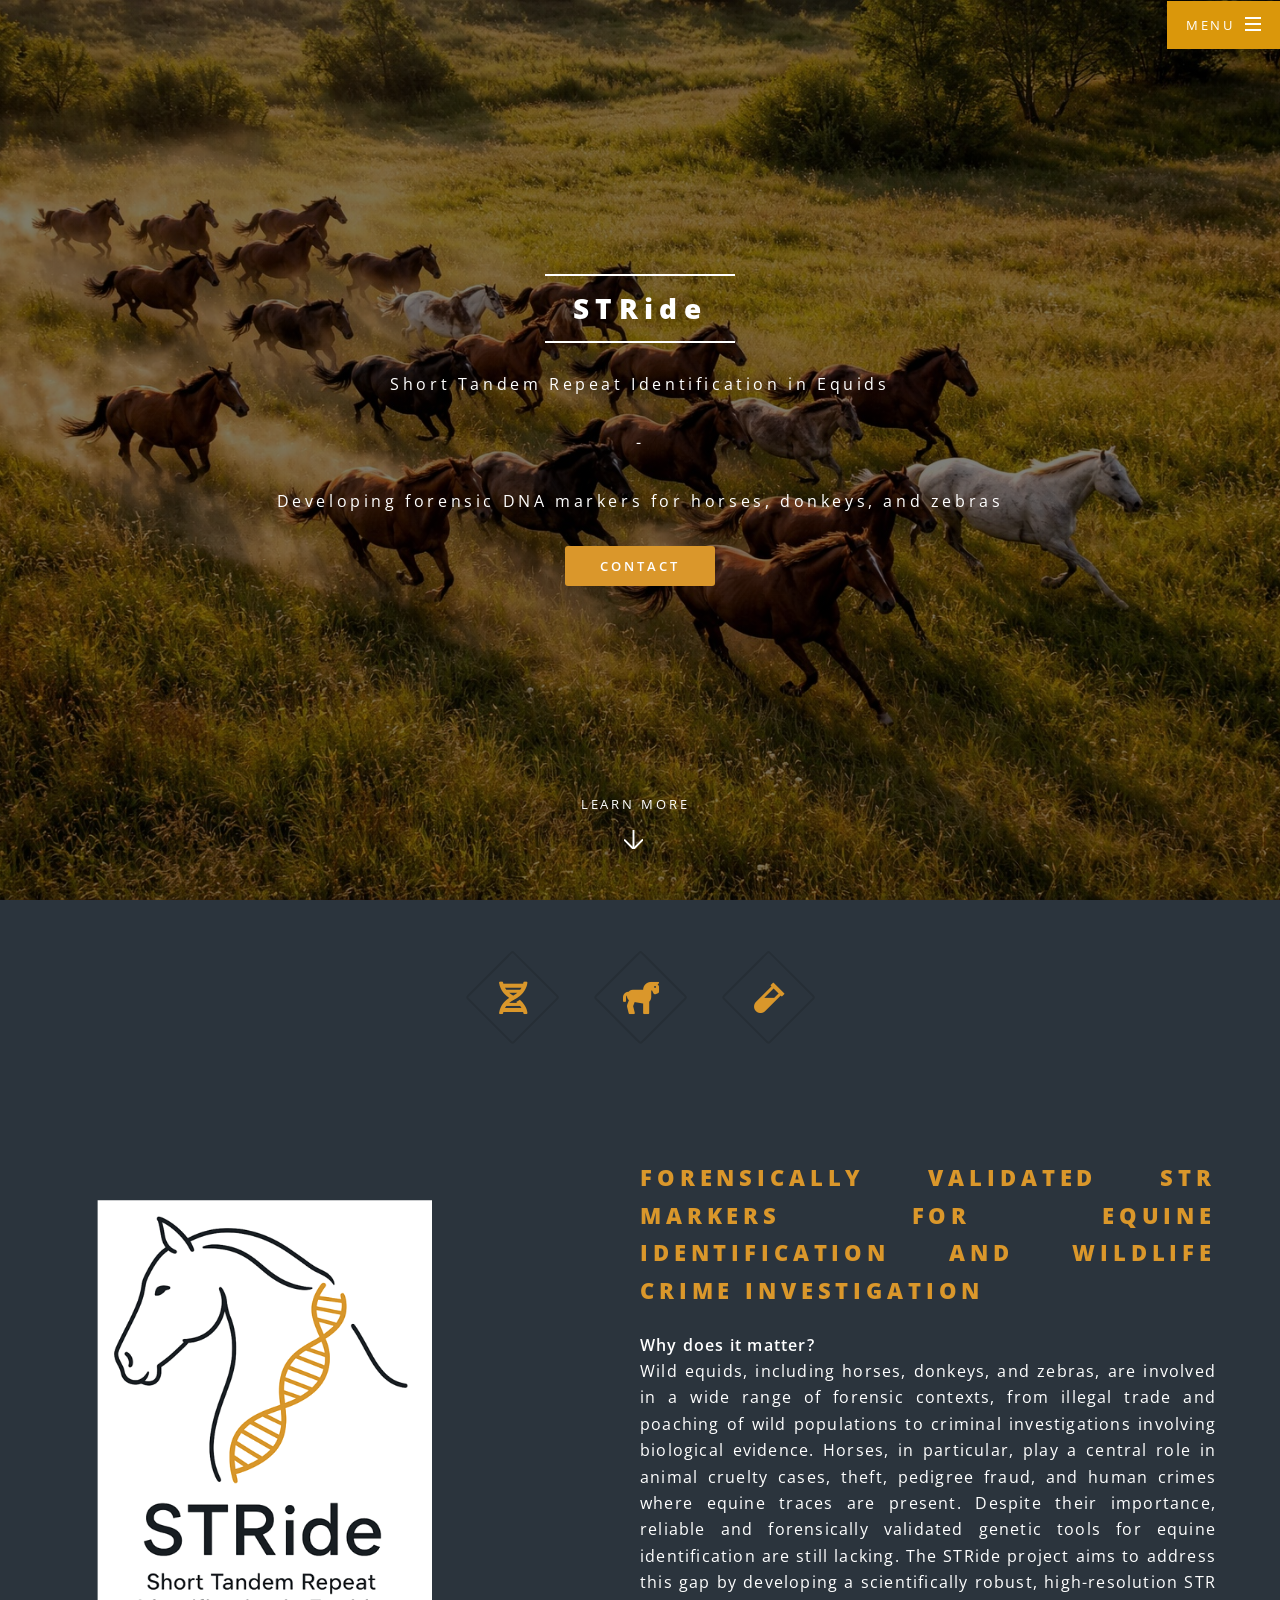
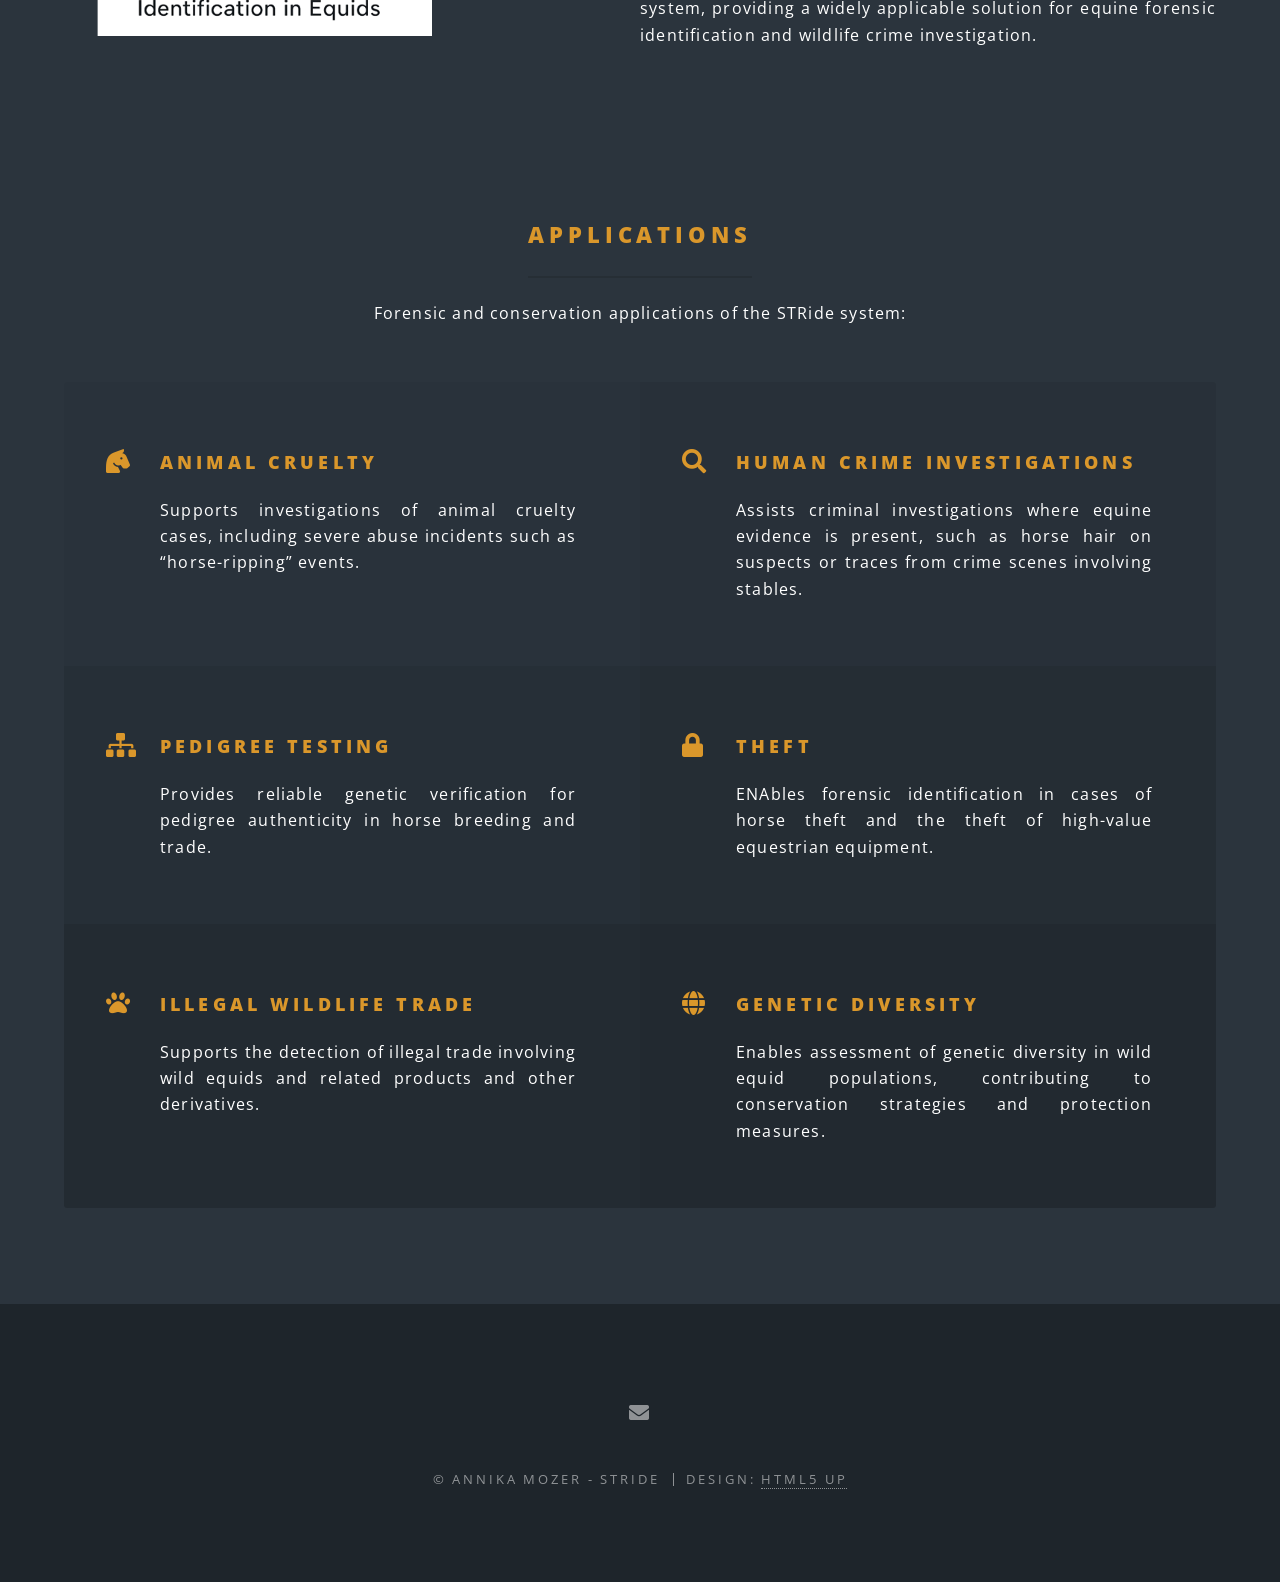
==== commit d22008e4: "Update index.html" ====
--- a/index.html
+++ b/index.html
@@ -42,6 +42,8 @@
 						<div class="inner">
 							<h2 style="text-transform: none;">STRide</h2>
 							<p style="text-transform: none;">Short Tandem Repeat Identification in Equids</p>
+							<p style="text-transform: none;">-</p>
+							<p style="text-transform: none;">Developing forensic DNA markers for horses, donkeys, and zebras</p>
 							<ul class="actions special">
 								<li><a href="https://a-mozer.github.io/STRide/Contact.html" class="button primary" style="background-color: #DA972B; color: white;">Contact</a></li>
 							</ul>
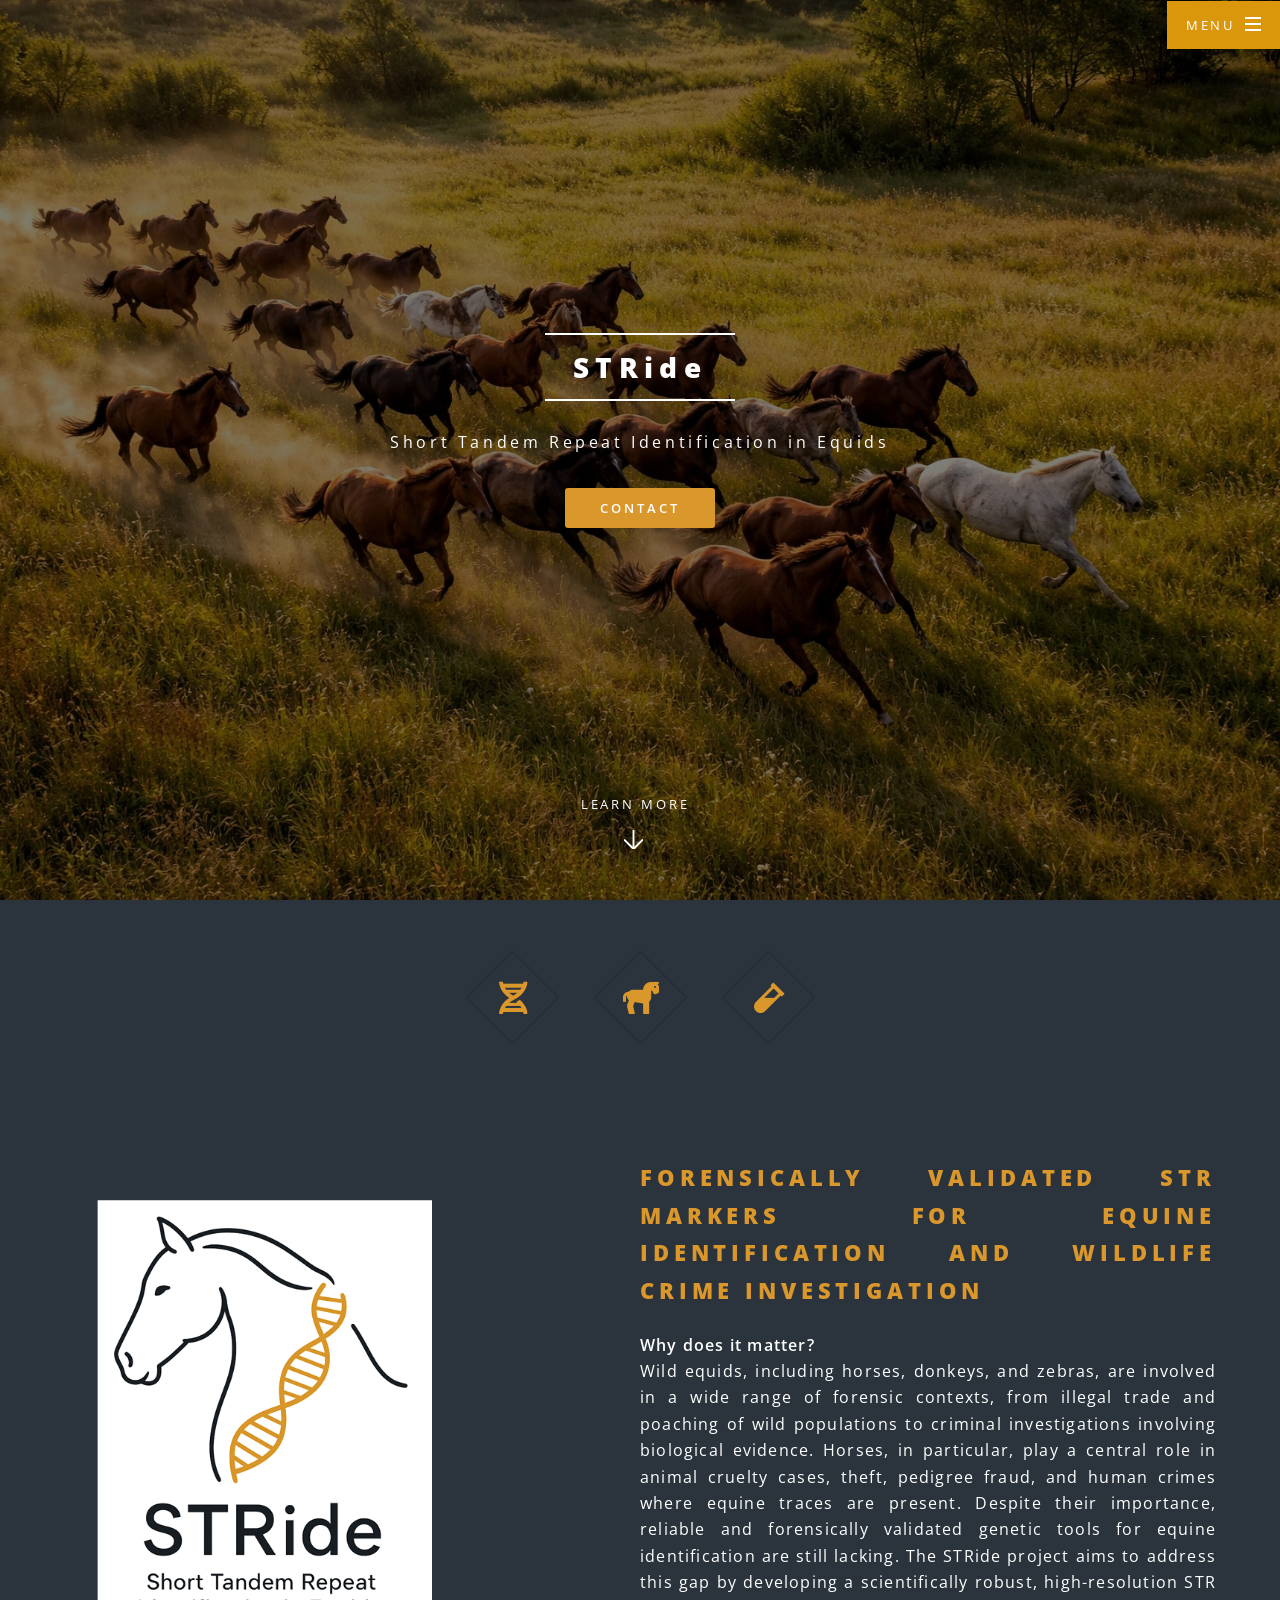
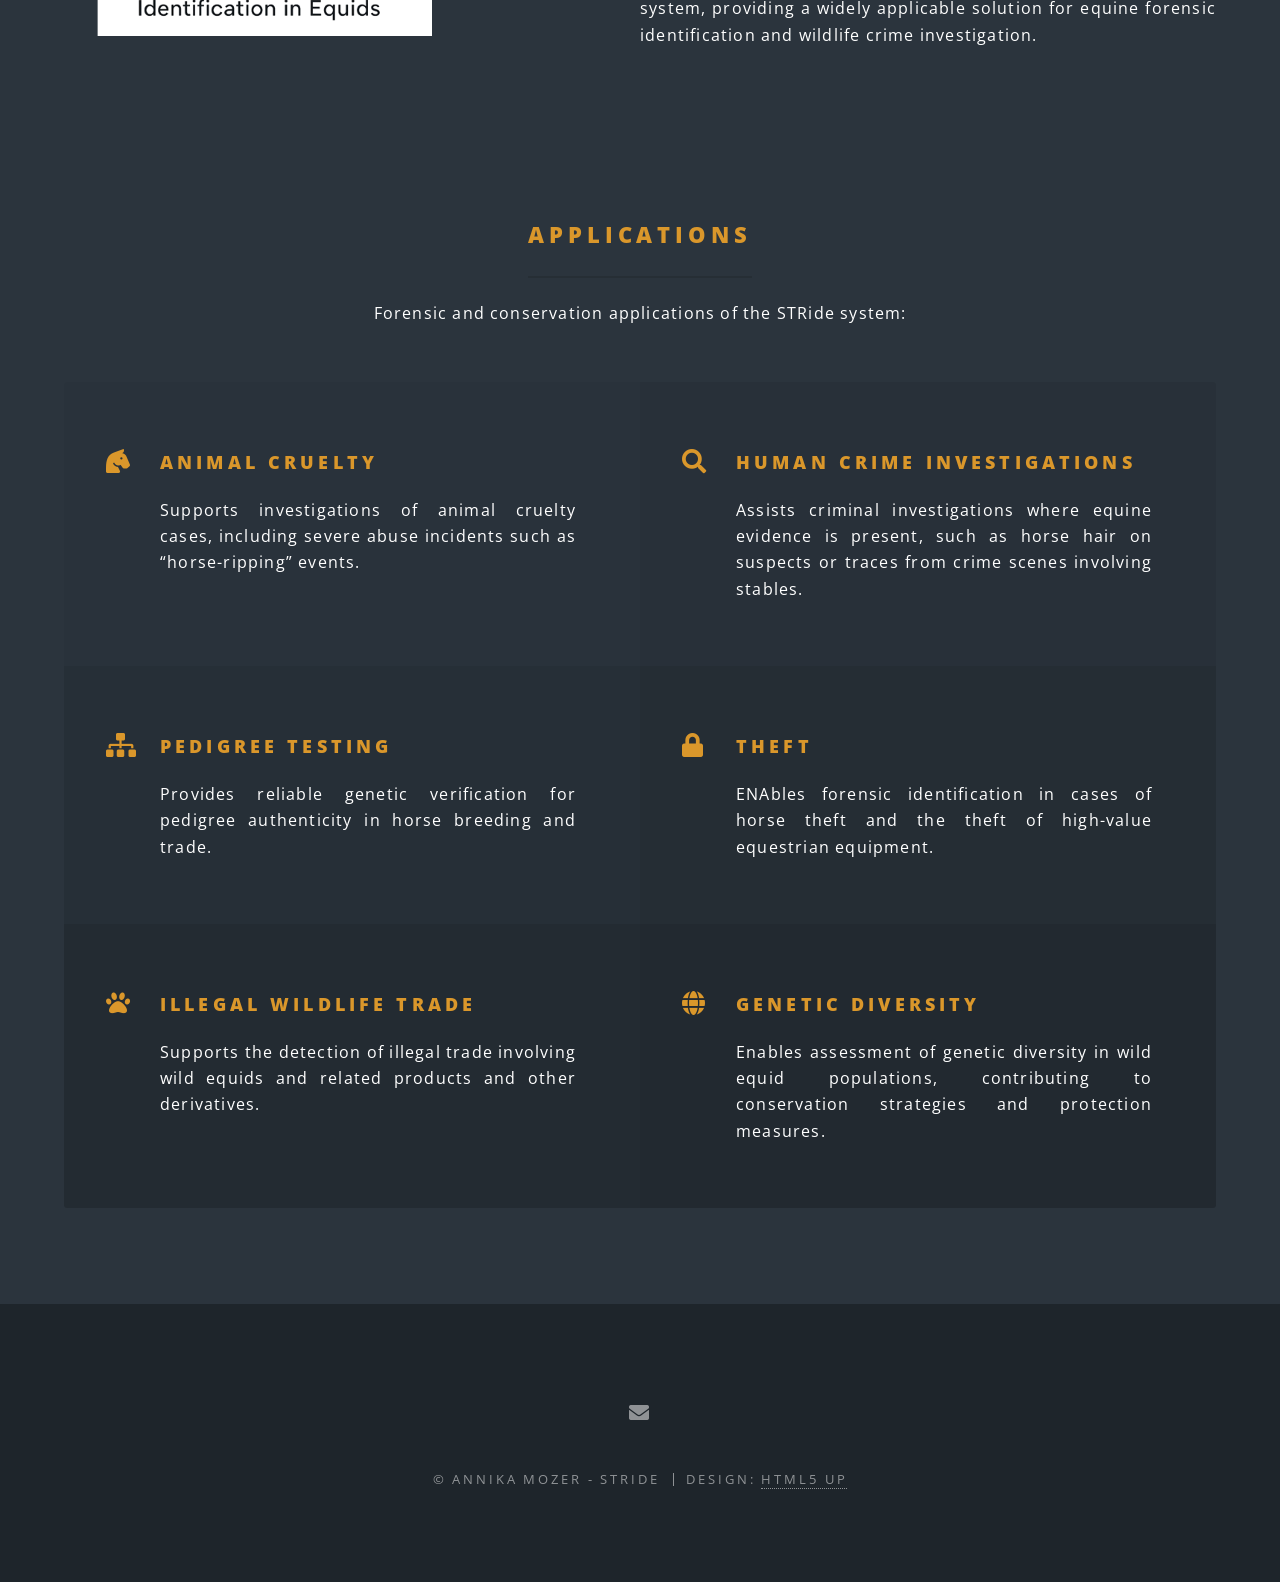
==== commit a0ad5713: "Update index.html" ====
--- a/index.html
+++ b/index.html
@@ -42,8 +42,6 @@
 						<div class="inner">
 							<h2 style="text-transform: none;">STRide</h2>
 							<p style="text-transform: none;">Short Tandem Repeat Identification in Equids</p>
-							<p style="text-transform: none;">-</p>
-							<p style="text-transform: none;">Developing forensic DNA markers for horses, donkeys, and zebras</p>
 							<ul class="actions special">
 								<li><a href="https://a-mozer.github.io/STRide/Contact.html" class="button primary" style="background-color: #DA972B; color: white;">Contact</a></li>
 							</ul>
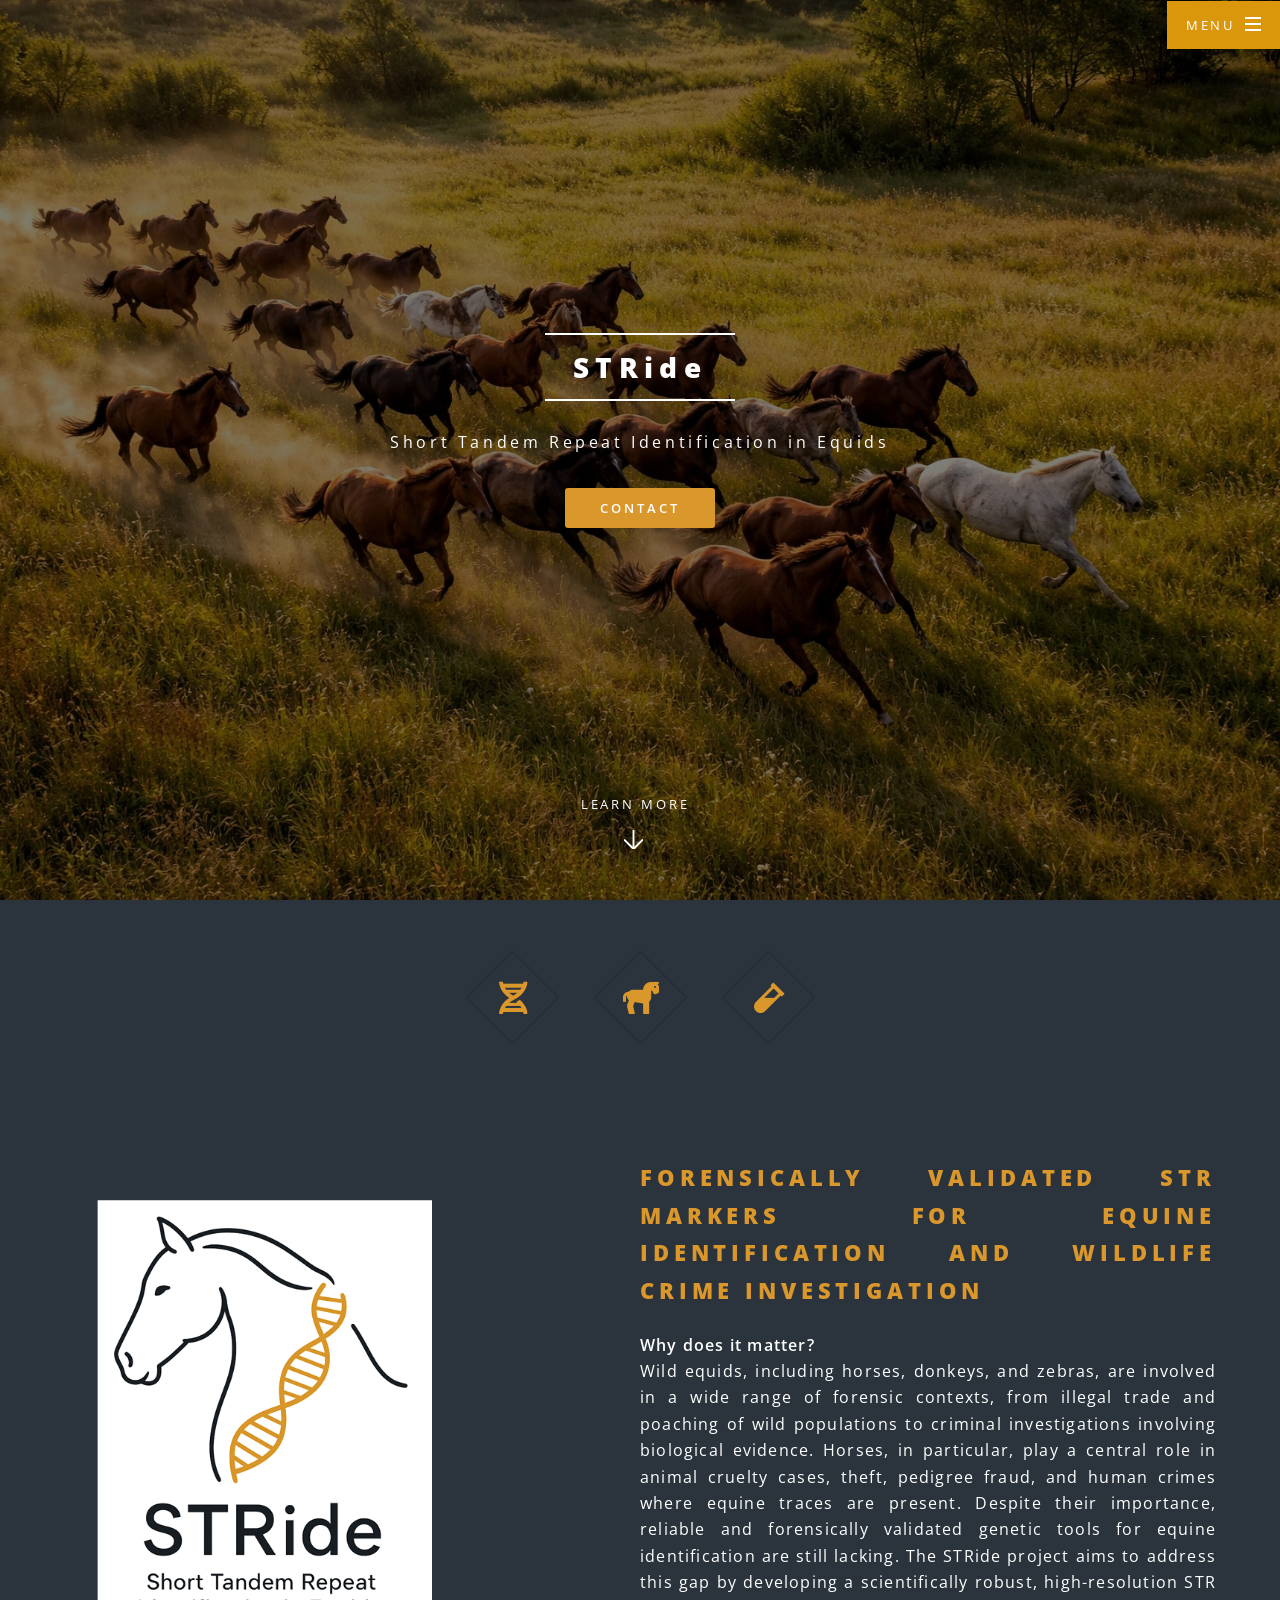
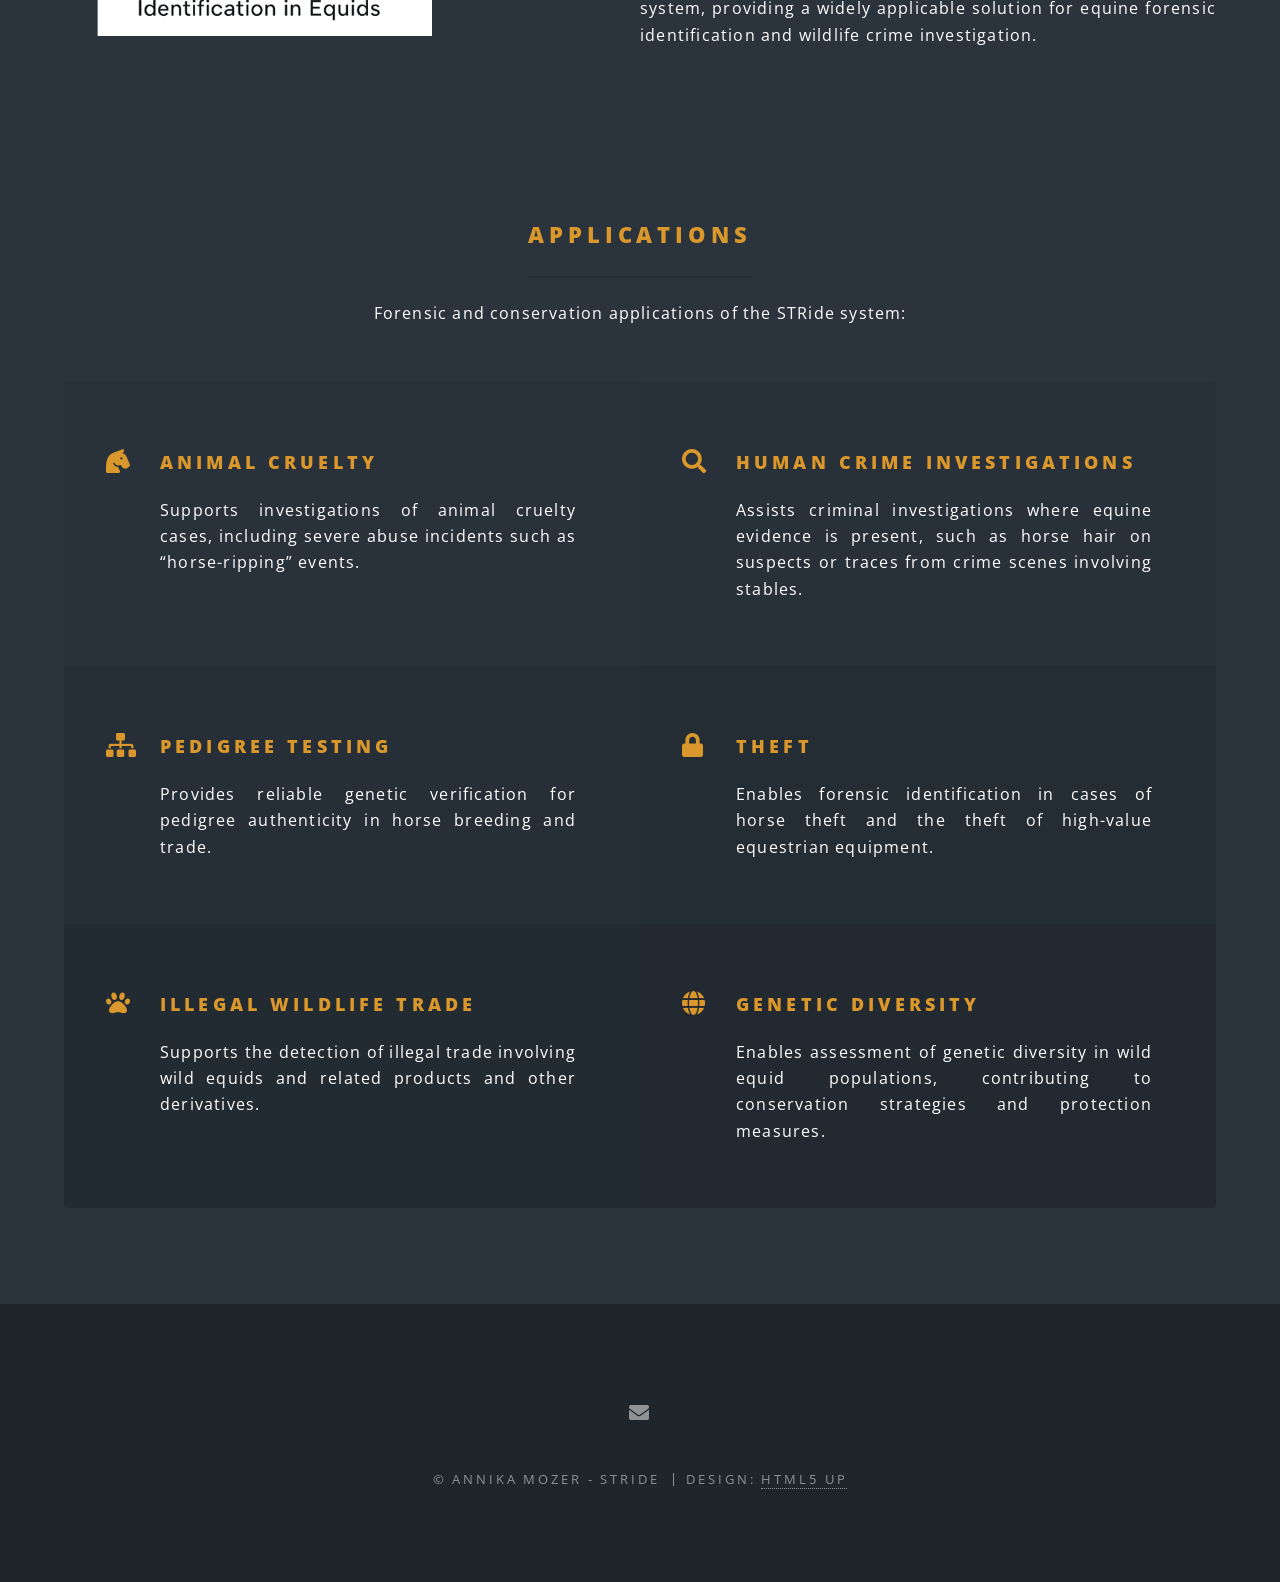
==== commit a97013f8: "Update index.html" ====
--- a/index.html
+++ b/index.html
@@ -42,6 +42,8 @@
 						<div class="inner">
 							<h2 style="text-transform: none;">STRide</h2>
 							<p style="text-transform: none;">Short Tandem Repeat Identification in Equids</p>
+							<p style="text-transform: none;"> </p>
+							<p style="text-transform: none;"> </p>
 							<ul class="actions special">
 								<li><a href="https://a-mozer.github.io/STRide/Contact.html" class="button primary" style="background-color: #DA972B; color: white;">Contact</a></li>
 							</ul>
@@ -94,7 +96,7 @@
 								</li>
 								<li class="icon solid fa-lock" style="color: #DA972B;">
 									<h3 style="color: #DA972B;">Theft</h3>
-									<p style="color: #ffffff; text-align: justify;">ENAbles forensic identification in cases of horse theft and the theft of high-value equestrian equipment.</p>
+									<p style="color: #ffffff; text-align: justify;">Enables forensic identification in cases of horse theft and the theft of high-value equestrian equipment.</p>
 								</li>
 								<li class="icon solid fa-paw" style="color: #DA972B;">
 									<h3 style="color: #DA972B;">Illegal Wildlife Trade</h3>
